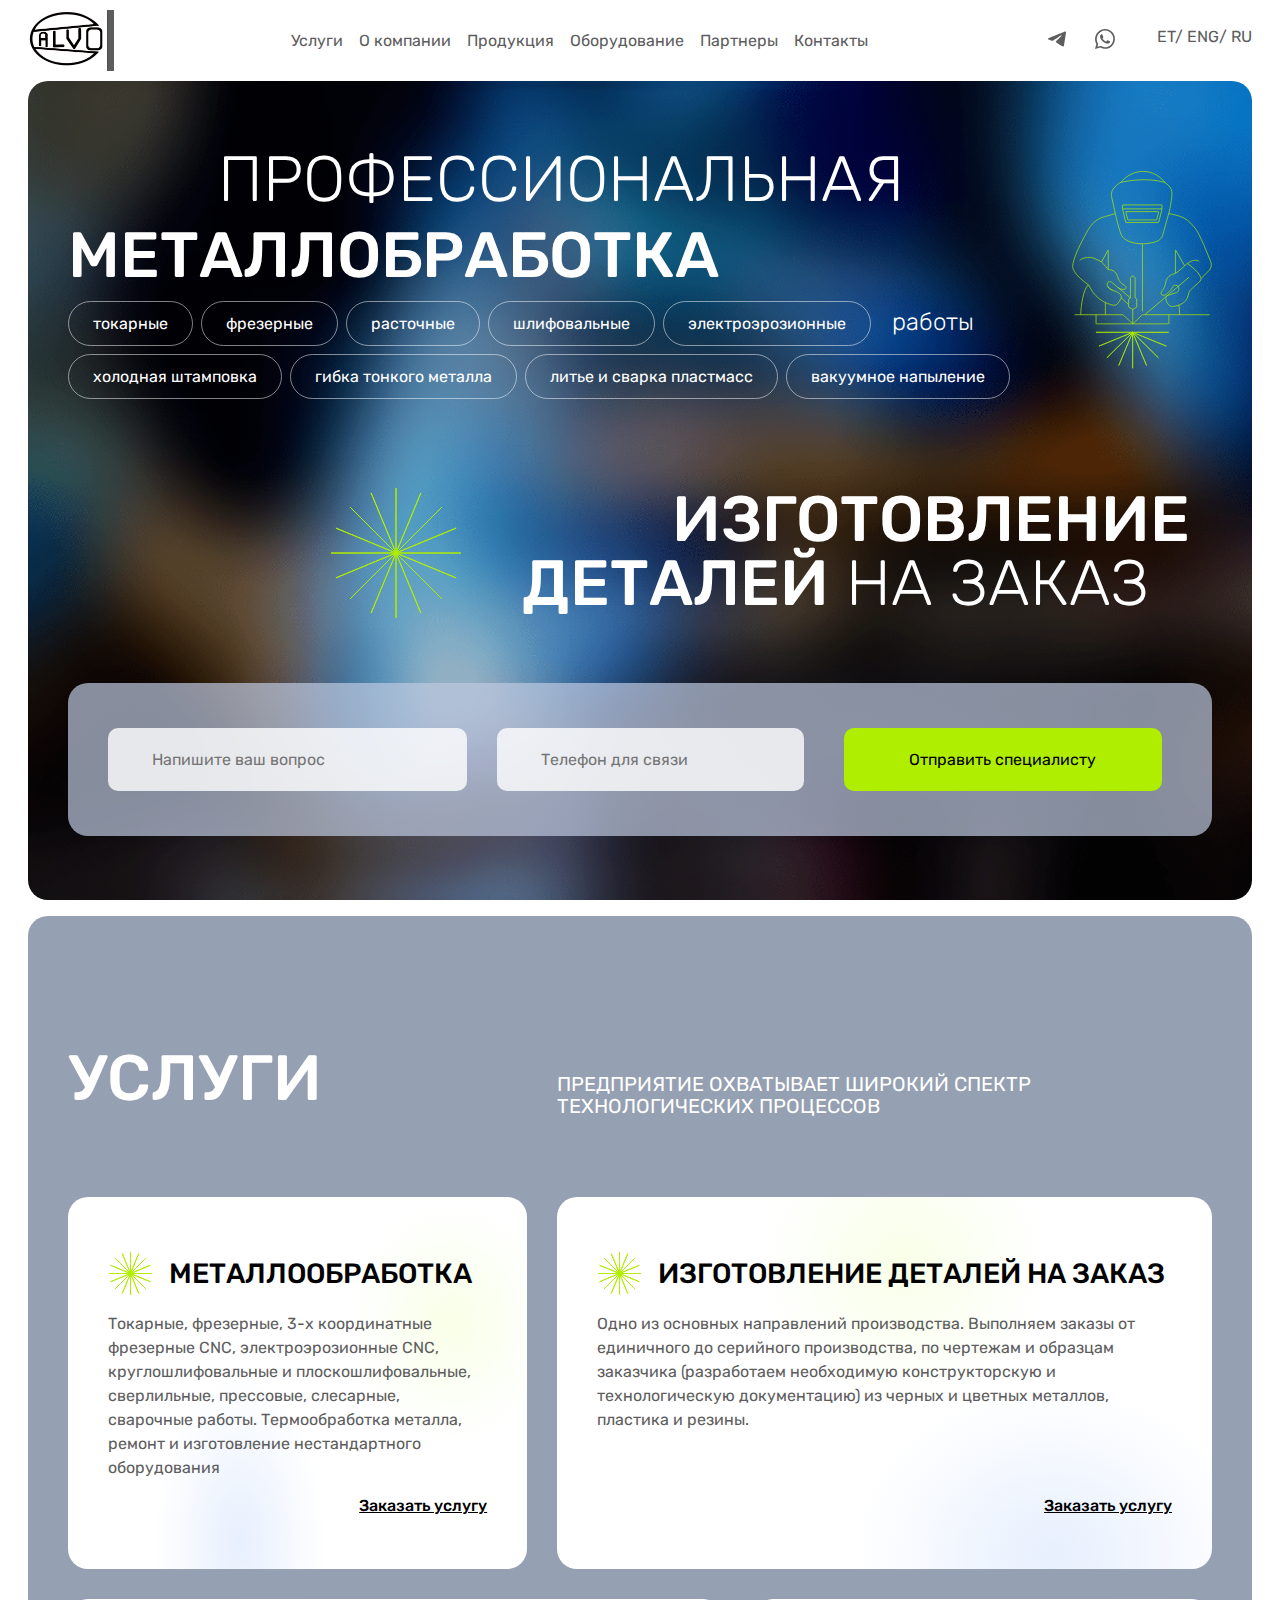
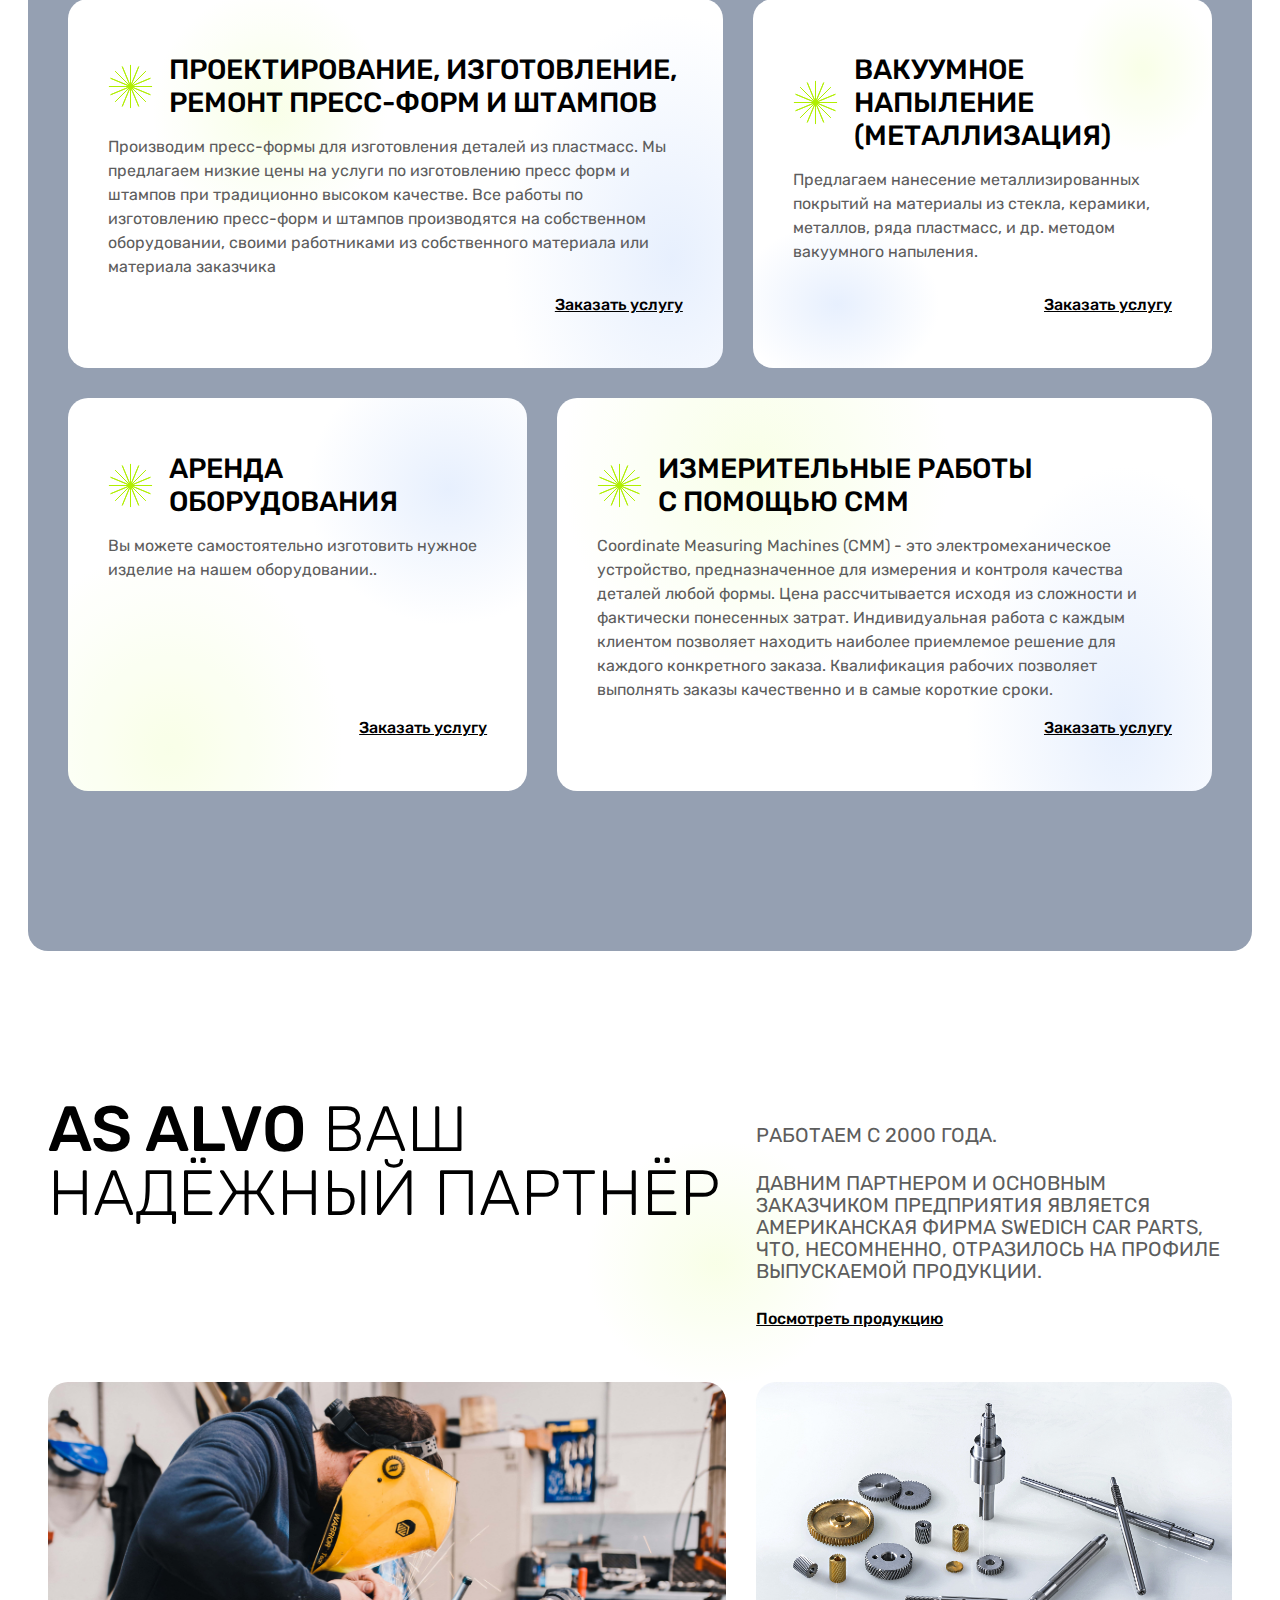
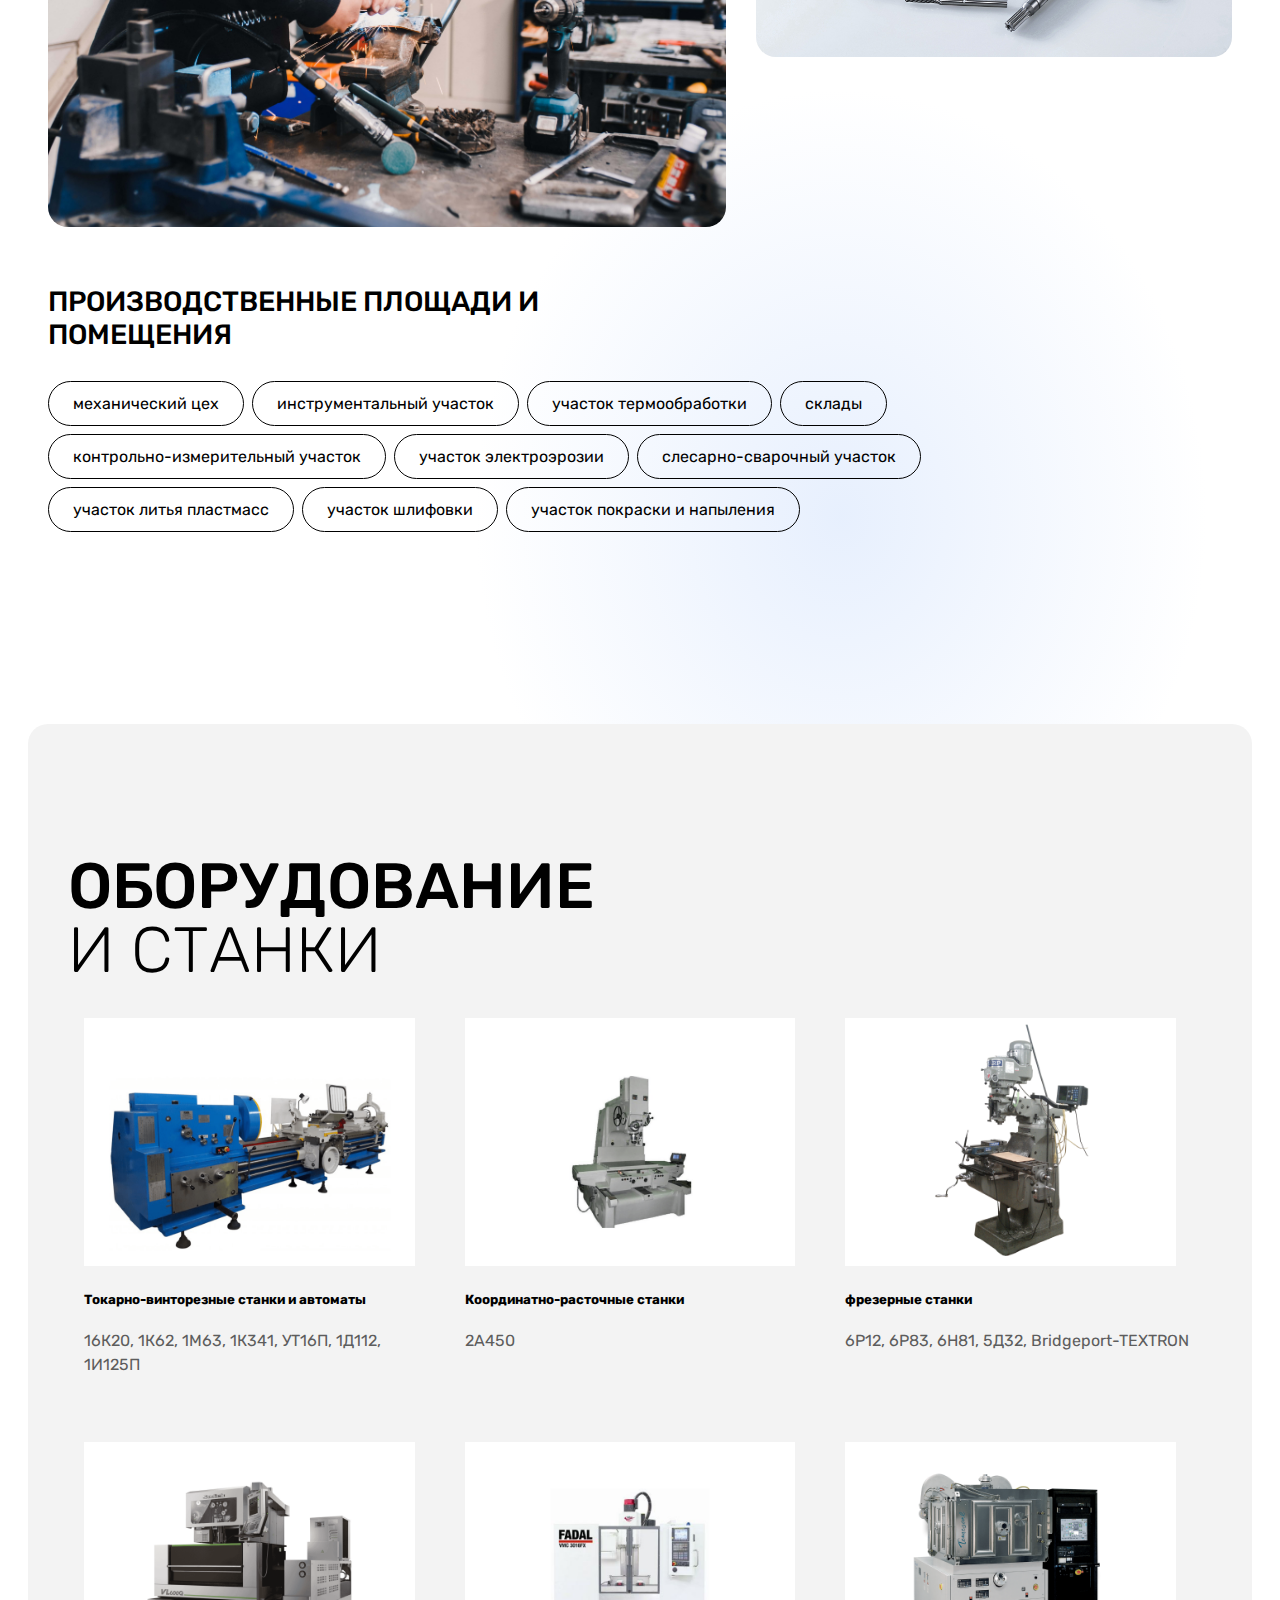
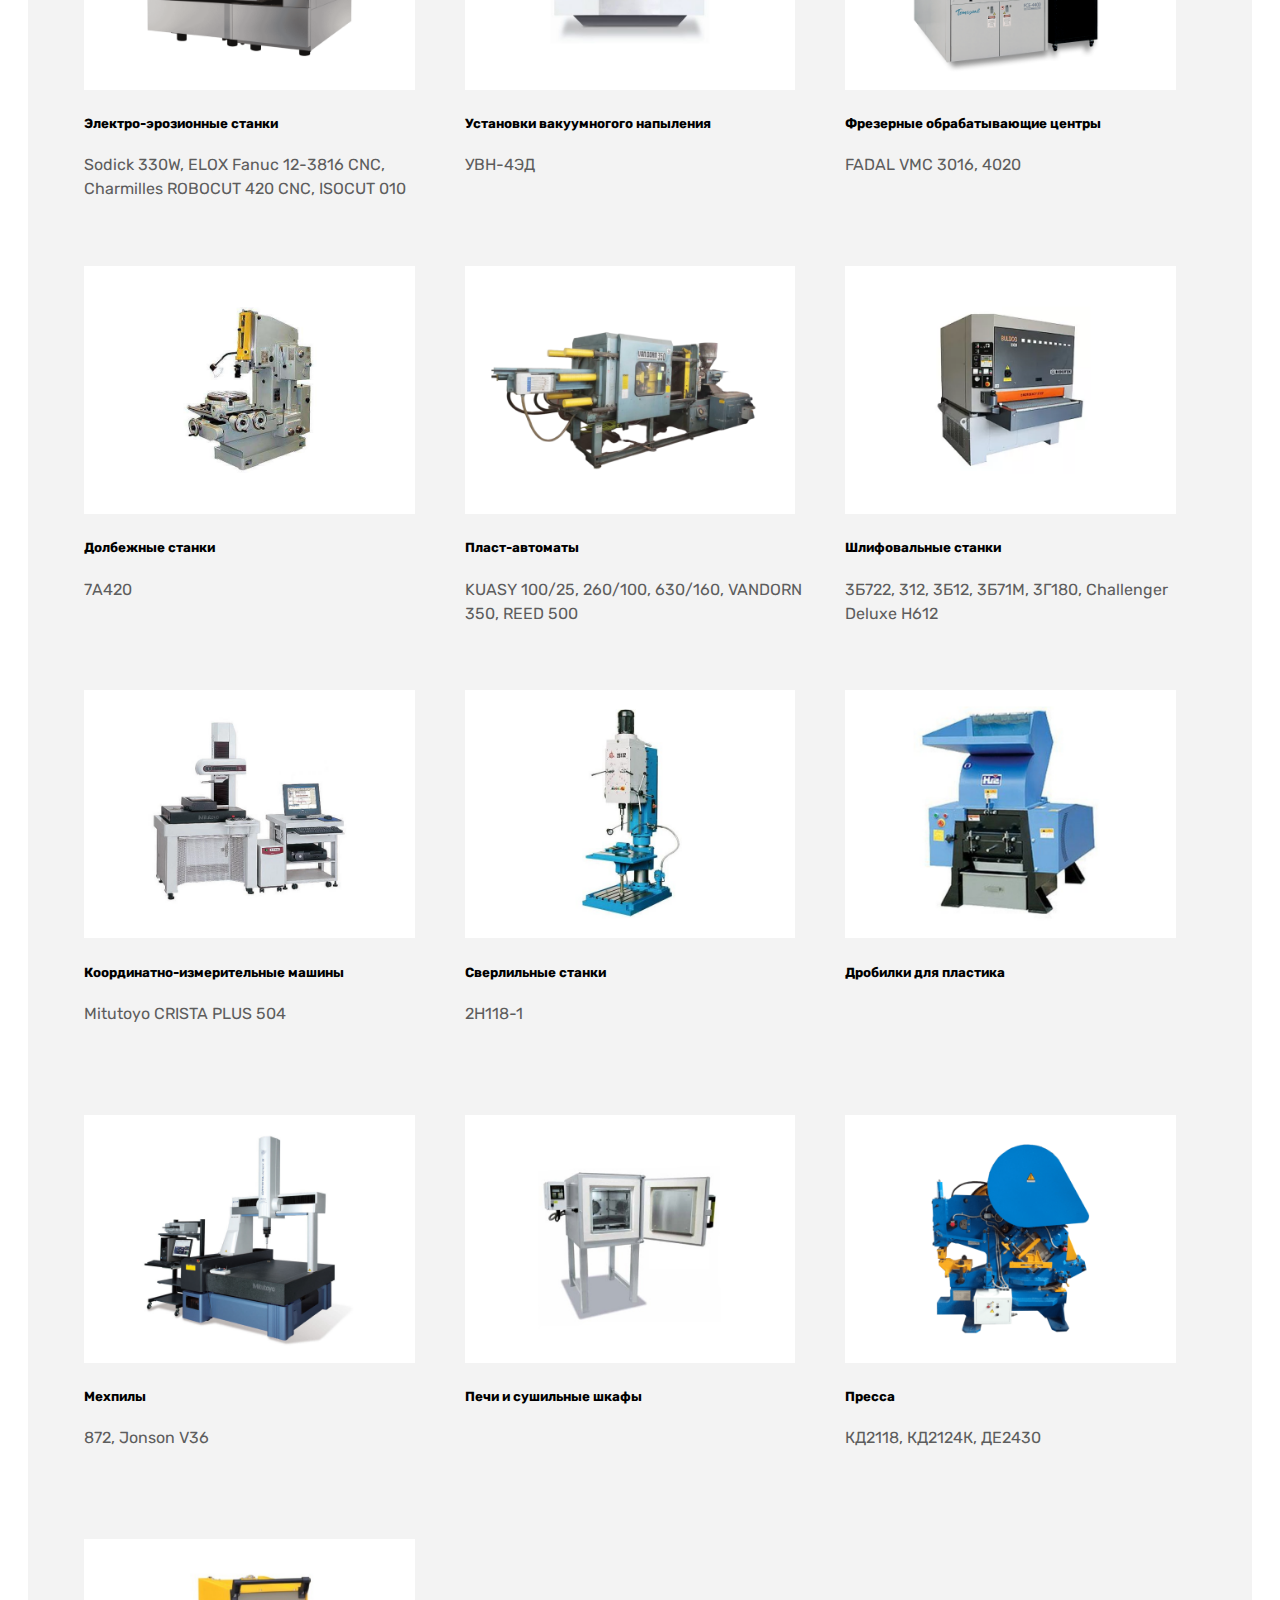
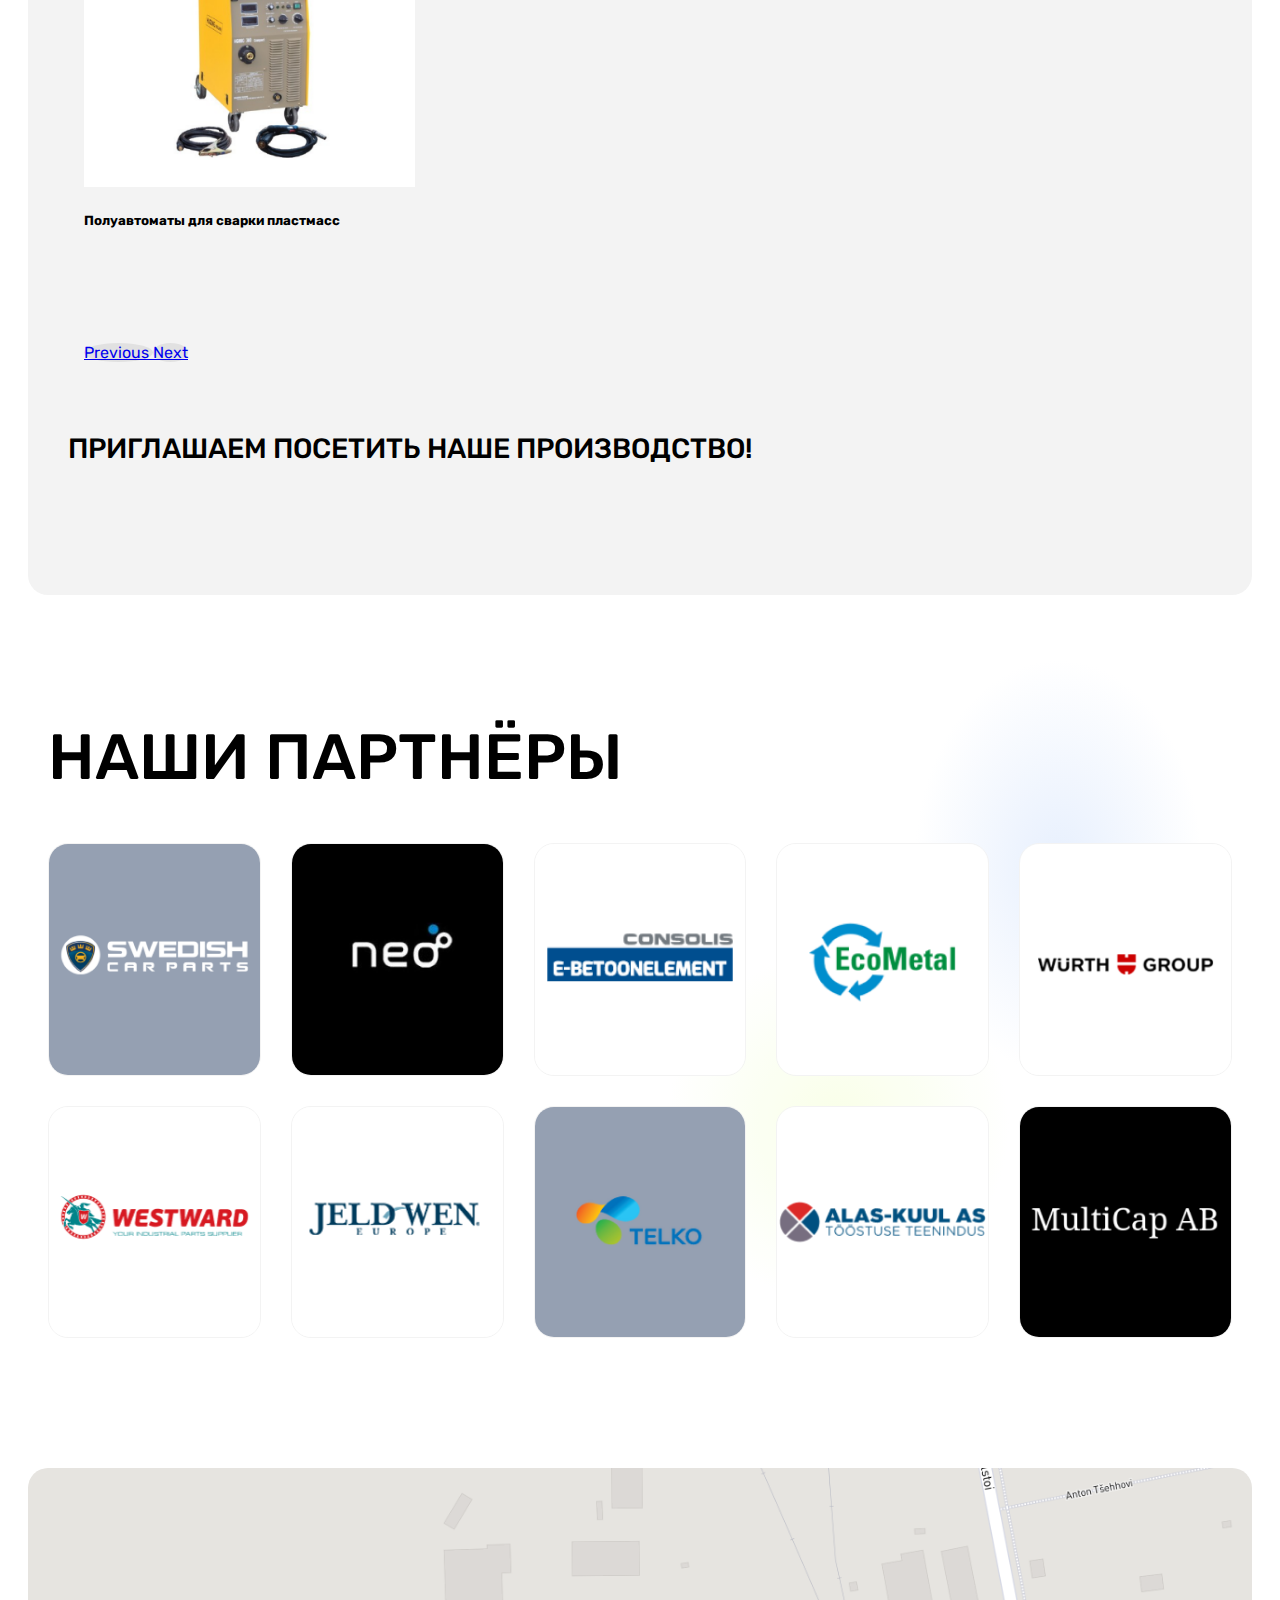
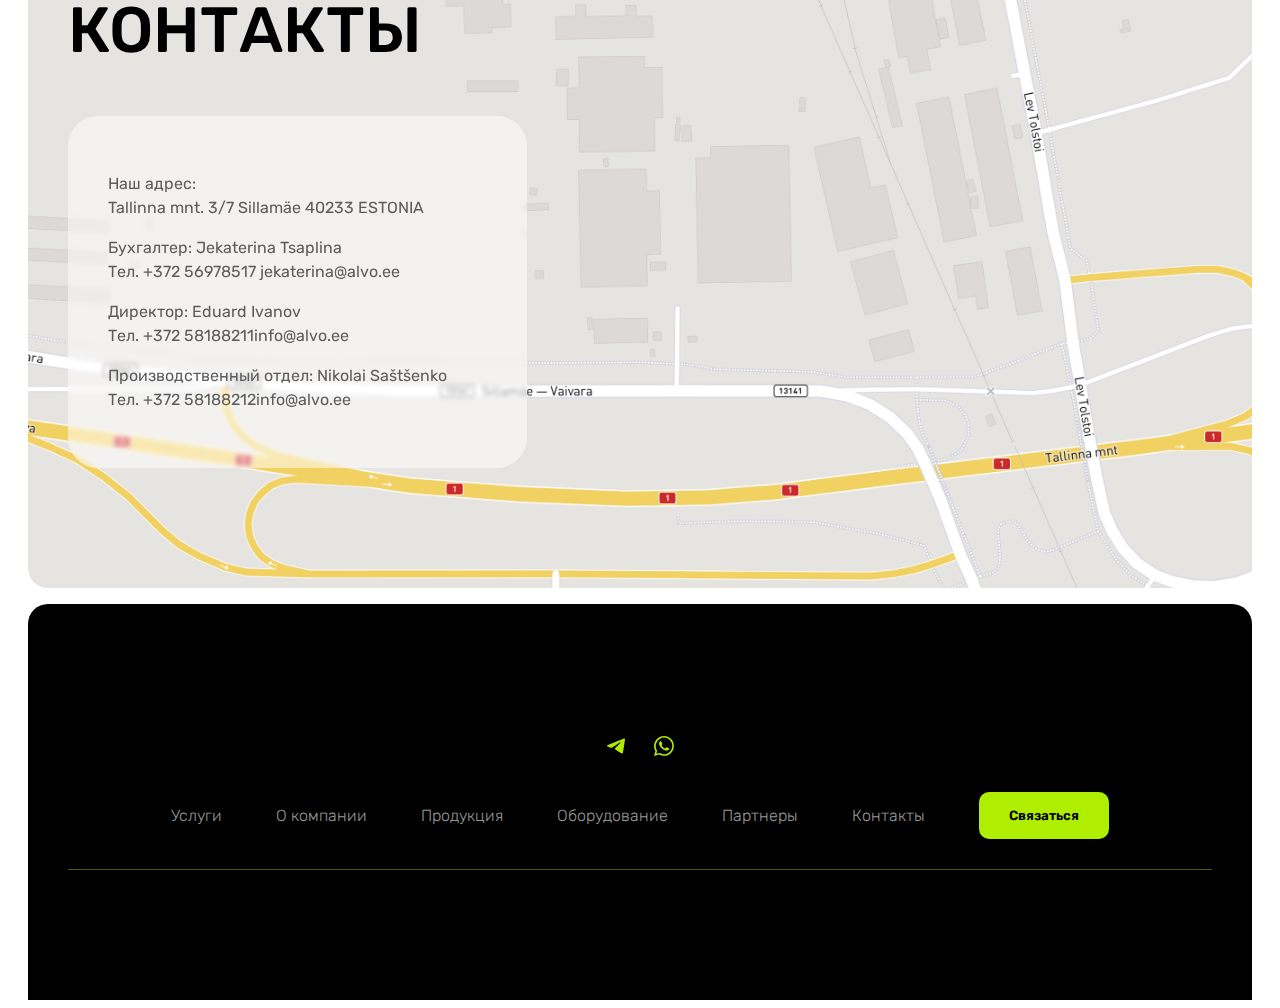
==== index.html @ 375ba996 "4" ====
<!DOCTYPE html>
<html lang="ru">

<head>
    <meta charset="UTF-8">
    <meta http-equiv="X-UA-Compatible" content="IE=edge">
    <meta name="viewport" content="width=device-width, initial-scale=1.0">
    <title>AS ALVO: металлообработка, изготовление деталей на заказ</title>
    <link rel="stylesheet" href="https://cdn.jsdelivr.net/npm/bootstrap@4.6.2/dist/css/bootstrap.min.css"
        integrity="sha384-xOolHFLEh07PJGoPkLv1IbcEPTNtaed2xpHsD9ESMhqIYd0nLMwNLD69Npy4HI+N" crossorigin="anonymous">
    <link rel="stylesheet" href="grid.css">
    <link rel="stylesheet" href="style.css">
    <link rel="preconnect" href="https://fonts.googleapis.com">
    <link rel="preconnect" href="https://fonts.gstatic.com" crossorigin>
    <link
        href="https://fonts.googleapis.com/css2?family=Rubik:ital,wght@0,300;0,400;0,500;0,600;1,300;1,400&display=swap"
        rel="stylesheet">
    <link rel="stylesheet" href="https://cdnjs.cloudflare.com/ajax/libs/animate.css/4.1.1/animate.min.css" />

</head>

<body>
    <div class="menu__before1024">
        <div class="nav">
            <a href="#services">Услуги</a>
            <a href="#about">О компании</a>
            <a href="#products">Продукция</a>
            <a href="#machines">Оборудование</a>
            <a href="#partners">Партнеры</a>
            <a href="#contacts">Контакты</a>
        </div>
        <svg class="closeicon" width="46" height="46" viewBox="0 0 46 46" fill="none"
            xmlns="http://www.w3.org/2000/svg">
            <path d="M27.7143 27.714L18.2862 18.2859" stroke="white" stroke-linecap="round" />
            <path d="M18.2857 27.714L27.7138 18.2859" stroke="white" stroke-linecap="round" />
            <path fill-rule="evenodd" clip-rule="evenodd"
                d="M13.5719 32.4281C18.7789 37.6351 27.2211 37.6351 32.4281 32.4281C37.6351 27.2211 37.6351 18.7789 32.4281 13.5719C27.2211 8.3649 18.7789 8.3649 13.5719 13.5719C8.36492 18.7789 8.36492 27.2211 13.5719 32.4281Z"
                stroke="white" />
        </svg>
    </div>
    <div class="popup  container">
        <svg class="closeicon__popupform" width="46" height="46" viewBox="0 0 46 46" fill="none"
            xmlns="http://www.w3.org/2000/svg">
            <path d="M27.7143 27.714L18.2862 18.2859" stroke="white" stroke-linecap="round" />
            <path d="M18.2857 27.714L27.7138 18.2859" stroke="white" stroke-linecap="round" />
            <path fill-rule="evenodd" clip-rule="evenodd"
                d="M13.5719 32.4281C18.7789 37.6351 27.2211 37.6351 32.4281 32.4281C37.6351 27.2211 37.6351 18.7789 32.4281 13.5719C27.2211 8.3649 18.7789 8.3649 13.5719 13.5719C8.36492 18.7789 8.36492 27.2211 13.5719 32.4281Z"
                stroke="white" />
        </svg>
        <div class="popup__form">
            <input class="limeborder" type="text" placeholder="Напишите ваш вопрос" />
            <input class="limeborder" type="tel" placeholder="Телефон для связи" />
            <button class="send__btn">Отправить специалисту</button>
        </div>

    </div>
    <header>
        <div class="header__since1024">
            <img class="header__logo" src="img/logo.jpg">
            <div class="menu">
                <a href="#services">Услуги</a>
                <a href="#about">О компании</a>
                <a href="#products">Продукция</a>
                <a href="#machines">Оборудование</a>
                <a href="#partners">Партнеры</a>
                <a href="#contacts">Контакты</a>
            </div>
            <div class="lang__and__messengers">
                <div class="messengers">
                    <a href=""><img class="tg" src="img/telegram icon.svg"></a>
                    <a href=""><img class="wapp" src="img/whatsapp icon.svg"></a>
                </div>
                <div class="language">
                    <a href="#et">et/</a>
                    <a href="#eng">eng/</a>
                    <a href="#rus">ru</a>
                </div>

            </div>
        </div>
        <div class="header__before1024">
            <img class="header__logo" src="img/logo.jpg">
            <div class="language">
                <a href="#et">et/</a>
                <a href="#eng">eng/</a>
                <a href="#rus">ru</a>
            </div>
            <svg class="burger" width="32" height="32" viewBox="0 0 32 32" fill="none"
                xmlns="http://www.w3.org/2000/svg">
                <g clip-path="url(#clip0_1263_240)">
                    <path d="M8 9.33333H24" stroke="black" stroke-linecap="round" />
                    <path d="M8 16H24" stroke="black" stroke-linecap="round" />
                    <path d="M8 22.6667H24" stroke="black" stroke-linecap="round" />
                </g>
                <defs>
                    <clipPath id="clip0_1263_240">
                        <rect width="32" height="32" fill="white" />
                    </clipPath>
                </defs>
            </svg>

        </div>
    </header>

    <section id="main__page">
        <div class="container prl first__screen">
            <img class="welder" src="img/welder.svg">
            <div class="hero1 animate__animated animate__fadeIn animate__slow">
                <h1 class=" t-i-150">Профессиональная <span class="strong">металлобработка</span></h1>
                <div class="pills">
                    <span>токарные</span>
                    <span>фрезерные</span>
                    <span>расточные</span>
                    <span>шлифовальные</span>
                    <span>электроэрозионные</span>
                    <span class="metalworks">работы</span>
                </div>
                <div class="pills">
                    <span>холодная штамповка</span>
                    <span>гибка тонкого металла</span>
                    <span>литье и сварка пластмасс</span>
                    <span>вакуумное напыление</span>
                </div>
            </div>
            <div class="hero2 animate__animated animate__fadeIn animate__slow animate__delay-1s">
                <img class="flash" src="img/flash.svg">
                <h2 class="t-i-150"><span class="strong">Изготовление деталей</span> на заказ</h2>
            </div>
            <div class="form1">
                <input class="limeborder" type="text" placeholder="Напишите ваш вопрос" />
                <input class="limeborder" type="tel" placeholder="Телефон для связи" />
                <button class="send__btn">Отправить специалисту</button>
            </div>
            <div class="bottombar__mob">
                <div class="messengers__mob">
                    <a href=""><svg width="24" height="24" viewBox="0 0 24 24" fill="none"
                            xmlns="http://www.w3.org/2000/svg">
                            <path
                                d="M16.1139 9.29097C16.6659 8.73897 17.2139 7.45097 14.9139 9.01497C11.6459 11.27 8.42492 13.387 8.42492 13.387C8.09336 13.5369 7.73491 13.6183 7.37112 13.6262C7.00732 13.6341 6.64568 13.5684 6.30792 13.433C4.92792 13.019 3.31692 12.467 3.31692 12.467C3.31692 12.467 2.21692 11.776 4.09992 11.04C4.09992 11.04 12.0609 7.77297 14.8219 6.62197C15.8799 6.16197 19.4689 4.68997 19.4689 4.68997C19.4689 4.68997 21.1259 4.04497 20.9879 5.60997C20.9419 6.25397 20.5739 8.50997 20.2059 10.948C19.6529 14.399 19.0549 18.173 19.0549 18.173C19.0549 18.173 18.9629 19.231 18.1809 19.415C17.3438 19.4008 16.535 19.1096 15.8809 18.587C15.6969 18.449 12.4299 16.378 11.2329 15.366C11.1112 15.2835 11.0122 15.1715 10.9454 15.0406C10.8785 14.9096 10.8458 14.7638 10.8504 14.6168C10.855 14.4698 10.8967 14.3264 10.9716 14.1998C11.0465 14.0732 11.1522 13.9677 11.2789 13.893C12.9389 12.375 14.9179 10.488 16.1139 9.29097Z"
                                fill="#FFFFFF" />
                        </svg>
                    </a>
                    <a href=""><svg width="24" height="24" viewBox="0 0 24 24" fill="none"
                            xmlns="http://www.w3.org/2000/svg">
                            <path
                                d="M16.6 14C16.4 13.9 15.1 13.3 14.9 13.2C14.7 13.1 14.5 13.1 14.3 13.3C14.1 13.5 13.7 14.1 13.5 14.3C13.4 14.5 13.2 14.5 13 14.4C12.3 14.1 11.6 13.7 11 13.2C10.5 12.7 10 12.1 9.6 11.5C9.5 11.3 9.6 11.1 9.7 11C9.8 10.9 9.9 10.7 10.1 10.6C10.2 10.5 10.3 10.3 10.3 10.2C10.4 10.1 10.4 9.89998 10.3 9.79998C10.2 9.69998 9.7 8.49998 9.5 7.99998C9.4 7.29998 9.2 7.29998 9 7.29998C8.9 7.29998 8.7 7.29998 8.5 7.29998C8.3 7.29998 8 7.49998 7.9 7.59998C7.3 8.19998 7 8.89998 7 9.69998C7.1 10.6 7.4 11.5 8 12.3C9.1 13.9 10.5 15.2 12.2 16C12.7 16.2 13.1 16.4 13.6 16.5C14.1 16.7 14.6 16.7 15.2 16.6C15.9 16.5 16.5 16 16.9 15.4C17.1 15 17.1 14.6 17 14.2C17 14.2 16.8 14.1 16.6 14ZM19.1 4.89998C15.2 0.999976 8.9 0.999976 5 4.89998C1.8 8.09998 1.2 13 3.4 16.9L2 22L7.3 20.6C8.8 21.4 10.4 21.8 12 21.8C17.5 21.8 21.9 17.4 21.9 11.9C22 9.29997 20.9 6.79998 19.1 4.89998ZM16.4 18.9C15.1 19.7 13.6 20.2 12 20.2C10.5 20.2 9.1 19.8 7.8 19.1L7.5 18.9L4.4 19.7L5.2 16.7L5 16.4C2.6 12.4 3.8 7.39998 7.7 4.89998C11.6 2.39998 16.6 3.69998 19 7.49998C21.4 11.4 20.3 16.5 16.4 18.9Z"
                                fill="#FFFFFF" />
                        </svg>
                    </a>
                </div>
                <button class="btn__mob">Напишите нам</button>
            </div>

        </div>
    </section>
    <section id="services">
        <div class="container">
            <div class="row align-items-start m-b-54">
                <div class="col-sm-12 col-5 col-lg-5 col-md-12 ">
                    <h2 class="strong">Услуги</h2>
                </div>
                <div class="col-sm-12 col-7 col-lg-7 col-md-12">
                    <h4>Предприятие охватывает широкий спектр технологических процессов</h4>
                </div>
            </div>
            <div class="row">
                <div class="col-sm-12 col-xs-12 col-lg-5 col-md-12 m-b-30 ">
                    <div class="first card__services">
                        <div class="about__service">
                            <div class="h3__card">
                                <img class="flash__small" src="img/flash_small.svg">
                                <h3>Металлообработка</h3>
                            </div>
                            <p>Токарные, фрезерные, 3-х координатные фрезерные CNC, электроэрозионные CNC,
                                круглошлифовальные и плоскошлифовальные, сверлильные, прессовые, слесарные, сварочные
                                работы. Термообработка металла, ремонт и изготовление нестандартного оборудования</p>
                        </div>
                        <a href="" class="order">Заказать услугу</a>
                    </div>
                </div>

                <div class="col-sm-12 col-xs-12 col-lg-7 col-md-12 m-b-30">
                    <div class="second card__services ">
                        <div class="about__service">
                            <div class="h3__card">
                                <img class="flash__small" src="img/flash_small.svg">
                                <h3>изготовление деталей на заказ</h3>
                            </div>
                            <p>Одно из основных направлений производства. Выполняем заказы от единичного до серийного
                                производства, по чертежам и образцам заказчика (разработаем необходимую конструкторскую
                                и технологическую документацию) из черных и цветных металлов, пластика и резины.</p>
                        </div>
                        <a href="" class="order">Заказать услугу</a>
                    </div>
                </div>

                <div class="col-sm-12 col-xs-12 col-lg-7 col-md-12 m-b-30">
                    <div class="third card__services ">
                        <div class="about__service">
                            <div class="h3__card">
                                <img class="flash__small" src="img/flash_small.svg">
                                <h3>Проектирование, изготовление, ремонт пресс-форм и штампов</h3>
                            </div>
                            <p>Производим пресс-формы для изготовления деталей из пластмасс. Мы предлагаем низкие цены
                                на услуги по изготовлению пресс форм и штампов при традиционно высоком качестве. Все
                                работы по изготовлению пресс-форм и штампов производятся на собственном оборудовании,
                                своими работниками из собственного материала или материала заказчика</p>
                        </div>
                        <a href="" class="order">Заказать услугу</a>
                    </div>
                </div>
                <div class="col-sm-12 col-xs-12 col-lg-5 col-md-12 m-b-30">
                    <div class="forth card__services">
                        <div class="about__service">
                            <div class="h3__card">
                                <img class="flash__small" src="img/flash_small.svg">
                                <h3>Вакуумное напыление (металлизация)</h3>
                            </div>
                            <p>Предлагаем нанесение металлизированных покрытий на материалы из стекла, керамики,
                                металлов, ряда пластмасс, и др. методом вакуумного напыления.</p>
                        </div>
                        <a href="" class="order">Заказать услугу</a>
                    </div>
                </div>
                <div class="col-sm-12 col-xs-12 col-lg-5 col-md-12 m-b-30">
                    <div class="fifth card__services">
                        <div class="about__service">
                            <div class="h3__card">
                                <img class="flash__small" src="img/flash_small.svg">
                                <h3>аренда оборудования</h3>
                            </div>
                            <p>Вы можете самостоятельно изготовить нужное изделие на нашем оборудовании..</p>
                        </div>
                        <a href="" class="order">Заказать услугу</a>
                    </div>
                </div>
                <div class=" col-xs-12 col-lg-7 col-md-12 m-b-30">
                    <div class="sixth card__services ">
                        <div class="about__service">
                            <div class="h3__card">
                                <img class="flash__small" src="img/flash_small.svg">
                                <h3>Измерительные работы <br> c помощью CMM</h3>
                            </div>
                            <p>Coordinate Measuring Machines (CMM) - это электромеханическое устройство, предназначенное
                                для измерения и контроля качества деталей любой формы.
                                Цена рассчитывается исходя из сложности и фактически понесенных затрат. Индивидуальная
                                работа с каждым клиентом позволяет находить наиболее приемлемое решение для каждого
                                конкретного заказа.
                                Квалификация рабочих позволяет выполнять заказы качественно и в самые короткие сроки.
                            </p>
                        </div>
                        <a href="" class="order">Заказать услугу</a>
                    </div>
                </div>
            </div>
        </div>
    </section>
    <section id="about">
        <div class="container">
            <div class="row align-items-top m-b-54">
                <div class="col-12 col-lg-7 col-md-12 m-b-30">
                    <h2 class="mobile__header__about"><span class="strong">AS ALVO</span> ваш надёжный партнёр</h2>
                </div>
                <div class="col-sm-12 col-12 col-lg-5 col-md-12">
                    <h4 class="grey">Работаем с 2000 года.
                    </h4>
                    <h4 class="grey"> Давним партнером и основным заказчиком предприятия является американская фирма
                        Swedich Car Parts, <br> что, несомненно, отразилось на профиле выпускаемой продукции.
                    </h4>
                    <a class="see__products" href="">Посмотреть продукцию</a>
                </div>
            </div>
            <div class="row m-b-54">
                <div class="col-sm-7 col-7">
                    <img class="image__about first__img " src="img/manworking1-min.jpg">
                </div>
                <div class="col-sm-5 col-5">
                    <img class="image__about second__img" src="img/details-min.jpg">
                </div>
                <div class="col-sm-7 col-xs-12">
                </div>
            </div>
            <div class="row m-b-30">
                <div class="col-sm-7 col-xs-12">
                    <h3>Производственные площади и помещения</h3>
                </div>
            </div>
            <div class="pills">
                <span class="border__black">механический цех</span>
                <span class="border__black">инструментальный участок</span>
                <span class="border__black">участок термообработки</span>
                <span class="border__black">склады</span>
            </div>
            <div class="pills">
                <span class="border__black">контрольно-измерительный участок</span>
                <span class="border__black">участок электроэрозии</span>
                <span class="border__black">слесарно-сварочный участок</span>
            </div>
            <div class="pills m-b-54">
                <span class="border__black">участок литья пластмасс</span>
                <span class="border__black">участок шлифовки</span>
                <span class="border__black">участок покраски и напыления</span>
            </div>

        </div>

    </section>
    <section id="machines">
        <div class="container">
            <h2><span class="strong">оборудование</span><br> и станки</h2>
            <div id="carouselExampleControls" class="carousel slide" data-ride="carousel">
                <div class="carousel-inner m-b-54">
                    <div class="carousel-item active">
                        <div class="cards-wrapper">
                            <div class="card">
                                <img src="img/1М63.png" class="card-img-top" alt="...">
                                <div class="card-body">
                                    <h5 class="card-title">Токарно-винторезные станки и автоматы</h5>
                                    <p class="card-text">16К20, 1К62, 1М63, 1К341, УТ16П, 1Д112, 1И125П</p>

                                </div>
                            </div>
                            <div class="card d-none d-md-block">
                                <img src="img/2A450.png" class="card-img-top" alt="...">
                                <div class="card-body">
                                    <h5 class="card-title">Координатно-расточные станки</h5>
                                    <p class="card-text">2А450</p>

                                </div>
                            </div>
                            <div class="card d-none d-md-block">
                                <img src="img/bridgeport.png" class="card-img-top" alt="...">
                                <div class="card-body">
                                    <h5 class="card-title">фрезерные станки</h5>
                                    <p class="card-text">6Р12, 6Р83, 6Н81, 5Д32, Bridgeport-TEXTRON</p>

                                </div>
                            </div>

                        </div>
                    </div>
                    <div class="carousel-item">
                        <div class="cards-wrapper">
                            <div class="card">
                                <img src="img/sodick.png" class="card-img-top" alt="...">
                                <div class="card-body">
                                    <h5 class="card-title">Электро-эрозионные станки</h5>
                                    <p class="card-text">Sodick 330W, ELOX Fanuc 12-3816 CNC, Charmilles ROBOCUT 420
                                        CNC, ISOCUT 010</p>

                                </div>
                            </div>
                            <div class="card d-none d-md-block">
                                <img src="img/UVN.png" class="card-img-top" alt="...">
                                <div class="card-body">
                                    <h5 class="card-title">Установки вакуумногого напыления</h5>
                                    <p class="card-text">УВН-4ЭД</p>

                                </div>
                            </div>
                            <div class="card d-none d-md-block">
                                <img src="img/Temescal.png" class="card-img-top" alt="...">
                                <div class="card-body">
                                    <h5 class="card-title">Фрезерные обрабатывающие центры</h5>
                                    <p class="card-text">FADAL VMC 3016, 4020</p>

                                </div>
                            </div>

                        </div>
                    </div>
                    <div class="carousel-item">
                        <div class="cards-wrapper">
                            <div class="card">
                                <img src="img/dolbezhnyj-stanok.png" class="card-img-top" alt="...">
                                <div class="card-body">
                                    <h5 class="card-title">Долбежные станки</h5>
                                    <p class="card-text">7А420</p>

                                </div>
                            </div>
                            <div class="card d-none d-md-block">
                                <img src="img/VANDORN.png" class="card-img-top" alt="...">
                                <div class="card-body">
                                    <h5 class="card-title">Пласт-автоматы</h5>
                                    <p class="card-text">KUASY 100/25, 260/100, 630/160, VANDORN 350, REED 500</p>

                                </div>
                            </div>
                            <div class="card d-none d-md-block">
                                <img src="img/BULDOG.png" class="card-img-top" alt="...">
                                <div class="card-body">
                                    <h5 class="card-title">Шлифовальные станки</h5>
                                    <p class="card-text">3Б722, 312, 3Б12, 3Б71М, 3Г180, Challenger Deluxe H612</p>

                                </div>
                            </div>

                        </div>

                    </div>
                    <div class="carousel-item">
                        <div class="cards-wrapper">
                            <div class="card">
                                <img src="img/Mitutoyo.png" class="card-img-top" alt="...">
                                <div class="card-body">
                                    <h5 class="card-title">Координатно-измерительные машины</h5>
                                    <p class="card-text">Mitutoyo CRISTA PLUS 504</p>

                                </div>
                            </div>
                            <div class="card d-none d-md-block">
                                <img src="img/sverlilniy.png" class="card-img-top" alt="...">
                                <div class="card-body">
                                    <h5 class="card-title">Cверлильные станки</h5>
                                    <p class="card-text">2H118-1</p>

                                </div>
                            </div>
                            <div class="card d-none d-md-block">
                                <img src="img/drobilka-dlya-polimerov.png" class="card-img-top" alt="...">
                                <div class="card-body">
                                    <h5 class="card-title">Дробилки для пластика</h5>
                                    <p class="card-text"></p>

                                </div>
                            </div>

                        </div>
                    </div>
                    <div class="carousel-item">
                        <div class="cards-wrapper">
                            <div class="card">
                                <img src="img/mekhpily.png" class="card-img-top" alt="...">
                                <div class="card-body">
                                    <h5 class="card-title">Мехпилы</h5>
                                    <p class="card-text">872, Jonson V36</p>

                                </div>
                            </div>
                            <div class="card d-none d-md-block">
                                <img src="img/Nabertherm.png" class="card-img-top" alt="...">
                                <div class="card-body">
                                    <h5 class="card-title">Печи и сушильные шкафы</h5>
                                    <p class="card-text"></p>

                                </div>
                            </div>
                            <div class="card d-none d-md-block">
                                <img src="img/press.png" class="card-img-top" alt="...">
                                <div class="card-body">
                                    <h5 class="card-title">Пресса</h5>
                                    <p class="card-text">КД2118, КД2124К, ДЕ2430</p>

                                </div>
                            </div>

                        </div>
                    </div>
                    <div class="carousel-item">
                        <div class="cards-wrapper">
                            <div class="card">
                                <img src="img/weldingplastic.png" class="card-img-top" alt="...">
                                <div class="card-body">
                                    <h5 class="card-title">Полуавтоматы для сварки пластмасс</h5>
                                    <p class="card-text">&nbsp;</p>
                                </div>
                            </div>
                            <div class="card d-none d-md-block empty__card">
                            </div>
                            <div class="card d-none d-md-block empty__card">
                            </div>

                        </div>
                    </div>
                    <a class="carousel-control-prev" href="#carouselExampleControls" role="button" data-slide="prev">
                        <span class="carousel-control-prev-icon" aria-hidden="true"></span>
                        <span class="sr-only">Previous</span>
                    </a>
                    <a class="carousel-control-next" href="#carouselExampleControls" role="button" data-slide="next">
                        <span class="carousel-control-next-icon" aria-hidden="true"></span>
                        <span class="sr-only">Next</span>
                    </a>
                </div>

            </div>
            <h3>Приглашаем посетить наше производство!</h3>
        </div>
    </section>
    <section id="partners">
        <div class="container">
            <div class="row m-b-54">
                <div class="col-sm-7 col-xs-12">
                    <h2><span class="strong">Наши партнёры</span></h2>
                </div>
            </div>
            <div class="partners__logo">
                <a class="box" href="https://www.swedishcarparts.com"><img src="img/logocarparts.png"></a>
                <a class="box" href="http://www.silmet.ee"><img src="img/logoneo.png"></a>
                <a class="box" href="http://www.betoonelement.ee"><img src="img/logobetonelement.png"></a>
                <a class="box" href="http://www.ecometal.ee"><img src="img/logoecometal.png"></a>
                <a class="box" href="http://www.wurth.com"><img src="img/logowurth.png"></a>
                <a class="box" href="http://www.westward.ee"><img src="img/logowestward.png"></a>
                <a class="box" href="http://www.jeld-wen.biz"><img src="img/logojeldwen.png"></a>
                <a class="box" href="http://www.aspokem.ee"><img src="img/logotelko.png"></a>
                <a class="box" href=" http://www.alas-kuul.ee"><img src="img/logoalas.png"></a>
                <a class="box" href="http://www.multicap.se"><img src="img/logomulticap.png"></a>
            </div>
        </div>

        </div>
    </section>
    <section id="contacts">
        <div class="container">
            <div class="row m-b-54">
                <div class="col-sm-7 col-xs-12">
                    <h2><span class="strong">Контакты</span></h2>
                </div>
            </div>
            <div class="row">
                <div class="col-sm-12 col-xs-12 col-lg-5 col-md-12">
                    <div class="contact__info">
                        <p class="grey">Наш адрес:<br>Tallinna mnt. 3/7 Sillamäe 40233 ESTONIA</p>
                        <p class="grey">Бухгалтер: Jekaterina Tsaplina<br>Тел. +372 56978517 jekaterina@alvo.ee</p>
                        <p class="grey">Директор: Eduard Ivanov<br>Тел. +372 58188211info@alvo.ee</p>
                        <p class="grey">Производственный отдел: Nikolai Saštšenko<br>Тел. +372 58188212info@alvo.ee</p>
                    </div>
                </div>
            </div>
        </div>
    </section>
    <section id="footer">
        <div class="container">
            <div class="messengers m-b-30">
                <a href="">
                    <svg width="24" height="24" viewBox="0 0 24 24" fill="none" xmlns="http://www.w3.org/2000/svg">
                        <path
                            d="M16.1139 9.29097C16.6659 8.73897 17.2139 7.45097 14.9139 9.01497C11.6459 11.27 8.42492 13.387 8.42492 13.387C8.09336 13.5369 7.73491 13.6183 7.37112 13.6262C7.00732 13.6341 6.64568 13.5684 6.30792 13.433C4.92792 13.019 3.31692 12.467 3.31692 12.467C3.31692 12.467 2.21692 11.776 4.09992 11.04C4.09992 11.04 12.0609 7.77297 14.8219 6.62197C15.8799 6.16197 19.4689 4.68997 19.4689 4.68997C19.4689 4.68997 21.1259 4.04497 20.9879 5.60997C20.9419 6.25397 20.5739 8.50997 20.2059 10.948C19.6529 14.399 19.0549 18.173 19.0549 18.173C19.0549 18.173 18.9629 19.231 18.1809 19.415C17.3438 19.4008 16.535 19.1096 15.8809 18.587C15.6969 18.449 12.4299 16.378 11.2329 15.366C11.1112 15.2835 11.0122 15.1715 10.9454 15.0406C10.8785 14.9096 10.8458 14.7638 10.8504 14.6168C10.855 14.4698 10.8967 14.3264 10.9716 14.1998C11.0465 14.0732 11.1522 13.9677 11.2789 13.893C12.9389 12.375 14.9179 10.488 16.1139 9.29097Z"
                            fill="#5D5D5D" />
                    </svg>
                </a>
                <a href="">
                    <svg width="24" height="24" viewBox="0 0 24 24" fill="none" xmlns="http://www.w3.org/2000/svg">
                        <path
                            d="M16.6 14C16.4 13.9 15.1 13.3 14.9 13.2C14.7 13.1 14.5 13.1 14.3 13.3C14.1 13.5 13.7 14.1 13.5 14.3C13.4 14.5 13.2 14.5 13 14.4C12.3 14.1 11.6 13.7 11 13.2C10.5 12.7 10 12.1 9.6 11.5C9.5 11.3 9.6 11.1 9.7 11C9.8 10.9 9.9 10.7 10.1 10.6C10.2 10.5 10.3 10.3 10.3 10.2C10.4 10.1 10.4 9.89998 10.3 9.79998C10.2 9.69998 9.7 8.49998 9.5 7.99998C9.4 7.29998 9.2 7.29998 9 7.29998C8.9 7.29998 8.7 7.29998 8.5 7.29998C8.3 7.29998 8 7.49998 7.9 7.59998C7.3 8.19998 7 8.89998 7 9.69998C7.1 10.6 7.4 11.5 8 12.3C9.1 13.9 10.5 15.2 12.2 16C12.7 16.2 13.1 16.4 13.6 16.5C14.1 16.7 14.6 16.7 15.2 16.6C15.9 16.5 16.5 16 16.9 15.4C17.1 15 17.1 14.6 17 14.2C17 14.2 16.8 14.1 16.6 14ZM19.1 4.89998C15.2 0.999976 8.9 0.999976 5 4.89998C1.8 8.09998 1.2 13 3.4 16.9L2 22L7.3 20.6C8.8 21.4 10.4 21.8 12 21.8C17.5 21.8 21.9 17.4 21.9 11.9C22 9.29997 20.9 6.79998 19.1 4.89998ZM16.4 18.9C15.1 19.7 13.6 20.2 12 20.2C10.5 20.2 9.1 19.8 7.8 19.1L7.5 18.9L4.4 19.7L5.2 16.7L5 16.4C2.6 12.4 3.8 7.39998 7.7 4.89998C11.6 2.39998 16.6 3.69998 19 7.49998C21.4 11.4 20.3 16.5 16.4 18.9Z"
                            fill="#5D5D5D" />
                    </svg>
                </a>
            </div>
            <div class="nav__footer m-b-30">
                <a href="#services">Услуги</a>
                <a href="#about">О компании</a>
                <a href="#products">Продукция</a>
                <a href="#machines">Оборудование</a>
                <a href="#partners">Партнеры</a>
                <a href="#contacts">Контакты</a>
                <button class="connect">Связаться</button>
            </div>
            <div class="line"></div>


        </div>
    </section>

    <script src="script.js"></script>
    <script src="https://cdn.jsdelivr.net/npm/jquery@3.5.1/dist/jquery.slim.min.js"
        integrity="sha384-DfXdz2htPH0lsSSs5nCTpuj/zy4C+OGpamoFVy38MVBnE+IbbVYUew+OrCXaRkfj"
        crossorigin="anonymous"></script>
    <script src="https://cdn.jsdelivr.net/npm/bootstrap@4.6.2/dist/js/bootstrap.bundle.min.js"
        integrity="sha384-Fy6S3B9q64WdZWQUiU+q4/2Lc9npb8tCaSX9FK7E8HnRr0Jz8D6OP9dO5Vg3Q9ct"
        crossorigin="anonymous"></script>
</body>

</html>
---- style.css ----
html {
    scroll-behavior: smooth;

}

body {
    font-family: 'Rubik';
}

.header__since1024 {
    display: flex;
    justify-content: space-between;
    align-items: center;
    margin: 10px 20px 10px 20px;
}
.popup {
    display: none;
}

.header__before1024 {
    display: none;
}

.m-b-30 {
    margin-bottom: 30px;
}

.m-b-54 {
    margin-bottom: 54px;
    ;
}

.header__logo {
    width: 86px;
    height: 61px;
}

.menu {
    display: flex;
    gap: 16px;
    font-weight: 400;
    font-size: 16px;
    font-family: 'Rubik';
}

.menu a {
    text-decoration: none;
    color: #5D5D5D;

}

.menu a:hover {
    color: black;
}

.menu__before1024 {
    display: none;
}

.lang__and__messengers {
    display: flex;
    flex-direction: row;
    gap: 40px;
}

.lang__and__messengers a {
    text-decoration: none;
    color: #5D5D5D;
    text-transform: uppercase;
    font-family: 'Rubik';

}

.lang__and__messengers a:hover {
    color: black;
}


.messengers {
    display: flex;
    gap: 24px;

}

#main__page {
    position: relative;
    background-image: url(img/bg.png);
    background-repeat: no-repeat;
    border-radius: 20px;
    background-size: cover;
    min-height: calc(100vh - 81px);
    height: calc(100vh - 81px);
    color: white;
    margin: 0 20px;
}

.first__screen {
    display: flex;
    flex-direction: column;
    justify-content: space-between;
    height: 100%;
}


.hero1 {
    display: flex;
    flex-direction: column;
    margin-top: 30px;
}

.hero2 {
    width: 100%;
    display: flex;
    justify-content: flex-end;
    margin-top: 54px;
}

h1 {
    width: 100%;
    font-size: 64px;
    font-weight: 100;
    text-transform: uppercase;
    max-width: 920px;
    margin-bottom: 8px;
    margin-top: 30px;
}

.t-i-150 {
    text-indent: 150px;
}

h2 {
    width: 100%;
    font-size: 64px;
    font-weight: 100;
    text-transform: uppercase;
    max-width: 690px;
    text-align: left;
    margin: 0;
    line-height: 100%;
}

.strong {
    font-weight: 500;
}

h4 {
    font-size: 20px;
    line-height: 110%;
    font-weight: 400;
    text-transform: uppercase;
}

.grey {
    color: #5D5D5D;
    ;
}



.pills {
    display: flex;
    flex-wrap: wrap;
}

.pills span {
    border: 1px solid rgba(255, 255, 255, 0.5);
    border-radius: 50px;
    padding: 12px 24px;
    margin: 0 8px 8px 0;
    font-weight: 400;
    font-size: 16px;
}

.border__black {
    border: 1px solid #000000 !important;
}

.metalworks {
    border: 1px solid rgba(255, 255, 255, 0) !important;
    padding: 6px 12px !important;
    font-size: 24px !important;
    font-weight: 200 !important;
}

.form1 {
    display: flex;
    justify-content: space-between;
    align-items: center;
    box-sizing: border-box;
    height: 153px;
    background: rgba(189, 201, 224, 0.7);
    border-radius: 20px;
    padding: 0 40px;
    margin-bottom: 64px;


}

.form1 input {
    background: rgba(255, 255, 255, 0.8);
    border-radius: 10px;
    border: none;
    font-family: 'Rubik';
    font-style: normal;
    font-weight: 400;
    font-size: 16px;
    padding: 22px 44px 22px 44px;
    margin-right: 30px;
}

.form1 input[type=text] {
    width: 100%;
}

.limeborder {
    outline: none;
}

.limeborder:focus {
    border: 1px solid #B0EE00;
}

.send__btn {
    font-family: 'Rubik';
    font-style: normal;
    font-weight: 400;
    font-size: 16px;
    color: #000000;
    background: #B0EE00;
    border-radius: 10px;
    border: none;
    padding: 22px 44px 22px 44px;
    width: 500px;
}

.send__btn:hover {
    color: white;
    background-color: black;
    transition: background-color 0.5s;
}

.welder {
    width: 180px;
    position: absolute;
    top: 0px;
    right: 0px;
    margin-top: 90px;
    margin-right: 150px;
}

@keyframes spin {
    from {
        transform: rotate(0deg);
    }

    to {
        transform: rotate(360deg);
    }
}

.flash {
    width: 132px;
    margin-right: 200px;
    animation: spin 3s ease-out 1s;
}


.prl {
    position: relative;
}

#services {
    display: flex;
    justify-content: space-between;
    position: relative;
    background-color: #95A0B2;
    border-radius: 20px;
    color: white;
    margin: 16px 20px;
    padding: 130px 0;
}

.card__services {
    display: flex;
    flex-direction: column;
    justify-content: space-between;
    height: 100%;
    border-radius: 20px;
    border: none;
    padding: 54px 40px;
    color: #5D5D5D;
    font-family: 'Rubik';
    font-style: normal;
    font-weight: 400;
    font-size: 16px;

}

h3 {
    margin: 0;
    padding: 0;
    font-weight: 500;
    font-size: 28px;
    text-transform: uppercase;
    color: #000000;
}

.h3__card {
    display: flex;
    align-items: center;
}

.card__services p {
    margin-top: 16px;
}

.flash__small {
    width: 45px;
    margin-right: 16px;
}


p {
    line-height: 150%;
}

.order {
    display: flex;
    justify-content: flex-end;
    color: #000000;
    font-weight: 500;
}

.order:hover {
    color: #5D5D5D;
}


.first {
    background: radial-gradient(18.63% 44.9% at 37.36% 92.75%, rgba(19, 103, 241, 0.1) 0%, rgba(255, 255, 255, 0.1) 100%), radial-gradient(22.2% 32.36% at 83.73% 33.75%, rgba(183, 255, 0, 0.1) 0%, rgba(255, 255, 255, 0.1) 100%), #FFFFFF;
}

.second {
    background: radial-gradient(30.62% 45.1% at 75.67% 95.75%, rgba(19, 103, 241, 0.1) 0%, rgba(255, 255, 255, 0.1) 100%), radial-gradient(21.83% 37.5% at 52.84% 17.63%, rgba(183, 255, 0, 0.1) 0%, rgba(255, 255, 255, 0.1) 100%), #FFFFFF;
}

.third {
    background: radial-gradient(25.5% 66.39% at 92.19% 70.63%, rgba(19, 103, 241, 0.1) 0%, rgba(255, 255, 255, 0.1) 100%), radial-gradient(17.96% 33.03% at 30.84% 30.25%, rgba(183, 255, 0, 0.1) 0%, rgba(255, 255, 255, 0.1) 100%), #FFFFFF;
}

.forth {
    background: radial-gradient(22.24% 22.04% at 18.38% 82.75%, rgba(19, 103, 241, 0.1) 0%, rgba(255, 255, 255, 0.1) 100%), radial-gradient(15.47% 22.58% at 84.91% 19.13%, rgba(183, 255, 0, 0.1) 0%, rgba(255, 255, 255, 0.1) 100%), #FFFFFF;
}

.fifth {
    background: radial-gradient(30.69% 34.5% at 82.88% 23.25%, rgba(19, 103, 241, 0.1) 0%, rgba(255, 255, 255, 0.1) 100%), radial-gradient(37.82% 51.4% at 22.05% 89.5%, rgba(183, 255, 0, 0.1) 0%, rgba(255, 255, 255, 0.1) 100%), #FFFFFF;
}

.sixth {
    background: radial-gradient(23.83% 65.15% at 86.38% 82.62%, rgba(19, 103, 241, 0.1) 0%, rgba(255, 255, 255, 0.1) 100%), radial-gradient(29.57% 55.08% at 30.31% 18%, rgba(183, 255, 0, 0.1) 0%, rgba(255, 255, 255, 0.1) 100%), #FFFFFF;
}

#about {
    display: flex;
    justify-content: space-between;
    position: relative;
    background-color: white;
    padding: 130px 0;
    background: radial-gradient(28.93% 31.5% at 65.89% 84.75%, rgba(19, 103, 241, 0.1) 0%, rgba(255, 255, 255, 0.1) 100%)
        /* warning: gradient uses a rotation that is not supported by CSS and may not behave as expected */
        , radial-gradient(10.29% 9.07% at 56.04% 21.81%, rgba(183, 255, 0, 0.1) 0%, rgba(255, 255, 255, 0.1) 100%)
        /* warning: gradient uses a rotation that is not supported by CSS and may not behave as expected */
        , #FFFFFF;
}

.image__about {
    max-width: 100%;
    border-radius: 20px;
    border: none;
}

.see__products {
    color: black;
    font-weight: 500;
    font-size: 16px;
}

.see__products:hover {
    color: #5D5D5D;
}

#machines {
    background: #F3F3F3;
    border-radius: 20px;
    margin: 0 20px;
    padding: 130px 0;
}

#partners {
    padding: 130px 0;
    background: radial-gradient(11.39% 23.68% at 83.08% 31.11%, rgba(19, 103, 241, 0.1) 0%, rgba(255, 255, 255, 0.1) 100%), radial-gradient(13.55% 20.13% at 65.64% 60.86%, rgba(183, 255, 0, 0.1) 0%, rgba(255, 255, 255, 0.1) 100%), #FFFFFF;
}

.partners__logo {
    display: grid;
    grid-template-columns: repeat(5, 1fr);
    grid-column-gap: 30px;
    grid-row-gap: 30px;
}

.partners__logo img {
    display: block;
    border: 1px solid #F3F3F3;
    border-radius: 20px;
    width: 100%;
    height: 100%;
    object-fit: cover;

}

.partners__logo img:hover {
    border: 1px solid #B0EE00;
    border-radius: 20px;
}

#contacts {
    background-image: url(img/map.png);
    background-repeat: no-repeat;
    height: 80vh;
    border-radius: 20px;
    background-size: cover;
    margin: 0 20px;
    padding: 130px 0;
}

.contact__info {
    background: rgba(255, 255, 255, 0.5);
    backdrop-filter: blur(2px);
    border-radius: 30px;
    padding: 40px;
}

#footer {

    border-radius: 20px 20px 0 0;
    background-color: #000000;
    margin: 0 20px;
    padding: 130px 0;
    margin-top: 16px;
}

.messengers {
    display: flex;
    justify-content: center;
}

.nav__footer {
    display: flex;
    justify-content: center;
    gap: 54px;
    align-items: center;
}

.nav__footer a {
    display: flex;
    justify-content: flex-start;
    color: rgba(255, 255, 255, 0.6);
    font-weight: 300;
    text-decoration: none;
    text-align: left;

}

.nav__footer a:hover {
    color: white;
    font-weight: 300;
    text-decoration: none;
    text-align: left;
}

.line {
    border-bottom: 1px solid rgba(176, 238, 0, 0.4);
}

.connect {
    font-family: 'Rubik';
    color: #000000;
    font-weight: 600;
    background-color: #B0EE00;
    border-radius: 10px;
    border: none;
    padding: 16px 30px;
}

.connect:hover {
    color: #000000;
    font-weight: 600;
    background-color: white;
    transition: background-color 0.5s;
}

.messengers svg path {
    fill: #B0EE00;
}

.cards-wrapper {
    display: flex;
    justify-content: center;

}

.card img {
    max-width: 100%;
    max-height: 100%;
    padding: 20px 20px 0 0;
}

.card {
    margin-left: 30px;
    border: none;
    border-radius: 20px;
    width: 100%;
}

.card-body {
    min-height: 130px;
}

.card-body p {
    color: #5D5D5D;
}

.card-body h5 {
    color: black;
}

.empty__card {
    background-color: transparent;
}

.cards-wrapper :first-child {
    margin-left: 0;
}

.carousel-inner {
    padding: 1em;
}

.carousel-control-prev,
.carousel-control-next {
    background-color: #e1e1e1;
    width: 5vh;
    height: 5vh;
    border-radius: 50%;
    top: 50%;
    transform: translateY(-50%);
}

.bottombar__mob {
    display: none;
}


@media (min-width: 1200px) and (max-width: 1440px) {
    .flash {
        margin-right: 60px;
    }

    .welder {
        margin-right: 40px;
        width: 140px;
    }

    .hero2 {
        margin-top: 15px;
    }

    .send__btn {
        padding: 22px 16px 22px 16px;
        width: 100%;
        margin: 10px;
    }

    .partners__logo img {
        border: 1px solid #F3F3F3;
        border-radius: 20px;
        margin-bottom: 20px;
    }

    .bottombar__mob {
        display: none;
    }

}

@media (max-width: 1024px) {
    #main__page {
        margin: 0 10px;
        min-height: calc(100vh - 52px);
    }

    .header__since1024 {
        display: none;

    }

    .header__before1024 {
        display: flex;
        justify-content: space-between;
        align-items: center;
        margin: 10px;
    }

    .header__logo {
        width: 45.11px;
        height: 32px;
    }

    .language a {
        text-decoration: none;
        color: #5D5D5D;
        text-transform: uppercase;
        font-family: 'Rubik';

    }

    .language a:hover {
        color: black;
    }

    .menu__before1024 {
        display: flex;
        justify-content: space-between;
        align-items: flex-start;
        font-size: 24px;
        width: 0;
        left: 0;
        top: 0;
        bottom: 0;
        height: 100%;
        background: rgba(149, 160, 178, 0.9);
        backdrop-filter: blur(4px);
        border-radius: 0px 20px 20px 0px;
        position: fixed;
        z-index: 200;
        overflow: hidden;
        transition: 0.8s ease-in-out 0.5s;
    }

    .showMenu {
        width: 300px;
        transition: 0.8s ease-in-out 0.5s;

    }

    .nav {
        display: flex;
        flex-direction: column;
        align-items: flex-start;
        color: #FFFFFF;
        margin-left: 20px;
        margin-top: 54px;
        gap: 24px;
        margin-top: 100px;
    }

    .nav a {
        color: rgba(255, 255, 255, 1);
        text-align: left;
    }

    .burger {
        cursor: pointer;
    }

    .closeicon {
        margin-top: 10px;
        margin-right: 20px;
        cursor: pointer;
        z-index: 400;
    }

    .bottombar__mob {
        display: none;
    }
}

@media (min-width: 996px) and (max-width: 1200px) {
    .flash {
        margin-right: 40px;
    }

    .welder {
        margin-top: 350px;
        margin-right: 40px;
        width: 140px;
    }

    .metalworks {
        font-size: 16px !important;
    }

    .hero1 {
        margin-top: 100px;
    }

    .hero2 {
        margin-top: 100px;
    }

    .form1 {
        flex-direction: column;
        height: auto;
        padding: 20px;

    }

    .form1 input {
        padding: 16px 22px 16px 22px;
        margin: 10px 10px 0 10px;
        width: 100%;
    }

    .send__btn {
        padding: 16px 22px 16px 22px;
        width: 100%;
        margin: 10px;
    }

    .pills span {
        margin: 0 4px 4px 0;
    }

    h3 {
        font-size: 20px;
    }

    .partners__logo img {
        border: 1px solid #F3F3F3;
        border-radius: 20px;
    }

    .bottombar__mob {
        display: none;
    }

    .nav__footer {
        gap: 16px;
    }


}

@media (max-width: 995px) {

    h1,
    h2 {
        font-size: 44px;
        line-height: 120%;

    }

    .hero1,
    .hero2 {
        margin-top: 50px;
    }

    .form1 {
        flex-direction: column;
        height: auto;
        padding: 20px;

    }

    .form1 input {
        padding: 16px 22px 16px 22px;
        margin: 10px 10px 0 10px;
        width: 100%;
    }

    .send__btn {
        padding: 16px 22px 16px 22px;
        width: 100%;
        margin: 10px;
    }

    .flash {
        width: 75px;
        margin-right: 60px;
        animation: spin 3s ease-out 1s;
    }

    .welder {
        width: 120px;
        margin-top: 250px;
        margin-right: 40px;
    }

    h3 {
        font-size: 20px;
    }

    h4 {
        margin-top: 15px;
    }

    .partners__logo img {
        grid-column-gap: 10px;
        grid-row-gap: 10px;

    }

    #main__page,
    #services,
    #about,
    #machines,
    #partners,
    #contacts,
    #footer {
        padding: 60px 0;
    }

    .bottombar__mob {
        display: none;
    }

    .nav__footer {
        flex-direction: column;
        gap: 16px;
        padding: 16px 0;
    }
}

@media (max-width: 768px) {
    .t-i-150 {
        text-indent: 25px;
    }

    h1,
    h2 {
        font-size: 32px;
        line-height: 120%;
    }

    #main__page,
    #services,
    #about,
    #machines,
    #partners,
    #contacts,
    #footer {
        padding: 30px 0;
    }

    .hero1,
    .hero2 {
        margin-top: 15px;
    }

    .welder {
        display: none;
    }

    .metalworks {
        font-size: 16px !important;
    }

    .pills span {
        margin: 0 4px 4px 0;
    }

    .partners__logo img {
        border-radius: 10px;
        grid-column-gap: 10px;
        grid-row-gap: 10px;
    }

    .bottombar__mob {
        display: none;
    }
}

@media (max-width: 720px) {

    .container {
        padding: 0 10px;

    }

    #main__page {
        height: calc(100vh - 52px);
        min-height: calc(100vh - 52px);
        background-image: url(img/bgxs.png);
    }

    .first__screen {
        height: 100%;
    }

    #main__page,
    #services,
    #about,
    #machines,
    #partners,
    #contacts,
    #footer {
        margin: 8px 0;
    }

    h1,
    h2 {
        font-size: 28px;
        line-height: 120%;
        margin-top: 10px;
    }

    .pills span {
        margin: 0 4px 4px 0;
        font-size: 14px;
        padding: 8px;
    }

    .metalworks {
        font-size: 14px !important;
        font-style: italic;
        padding: 8px 0 !important;
    }

    .hero1,
    .hero2 {
        margin-top: 0;
    }

    .welder {
        display: none;
    }

    .flash {
        width: 60px;
        margin-right: 0px;

    }

    .hero2 {
        flex-direction: column;
        justify-content: space-around;
    }

    .hero2 h2 {
        text-align: right;
        margin-bottom: 10px;
    }

    .form1 {
        display: none;

    }

    .btn__mob {
        color: #000000;
        background: #B0EE00;
        text-align: center;
        border-radius: 10px;
        border: none;
        width: 100%;
        height: 48px;

    }

    .messengers__mob {
        display: flex;
        align-items: center;
        justify-content: space-around;
        width: 50%;
        height: 48px;
        background: rgba(189, 201, 224, 0.7);
        border-radius: 10px;
    }

    .bottombar__mob {
        display: flex;
        justify-content: space-between;
        align-items: center;
        gap: 10px;
        margin-bottom: 10px;

    }

    h4 {
        font-size: 14px;
        line-height: 120%;
    }

    .card__services {
        padding: 24px 20px;
    }

    .m-b-30 {
        margin-bottom: 5px;
    }

    .m-b-54 {
        margin-bottom: 30px;
    }

    .image__about {
        border-radius: 10px;
    }


    .partners__logo {
        grid-template-columns: 1fr 1fr;
        grid-column-gap: 8px;
        grid-row-gap: 8px;
    }

    .connect {
        width: 100%;
    }

    #about {
        background: radial-gradient(28.31% 14.8% at 64.17% 77.64%, rgba(19, 103, 241, 0.1) 0%, rgba(255, 255, 255, 0.1) 100%)
            /* warning: gradient uses a rotation that is not supported by CSS and may not behave as expected */
            , radial-gradient(20% 7.31% at 70% 12.03%, rgba(183, 255, 0, 0.1) 0%, rgba(255, 255, 255, 0.1) 100%)
            /* warning: gradient uses a rotation that is not supported by CSS and may not behave as expected */
            , #FFFFFF;
    }

    .mobile__header__about {
        text-indent: 60px;
        text-align: center;
    }
    .card-body {
        min-height: 148px;
    }
    .card {
        margin-left: 10px;
        border: none;
        border-radius: 20px;
        width: 100%;
    }

    .hidden{
        display: flex;
        transition: 2s ease-in-out 1s;
        }

    .popup {
        flex-direction: column;
        justify-content: space-between;
        align-items: flex-end;
        padding: 30px 20px;
        border-radius: 20px;
        background: rgba(149, 160, 178, 0.9);
        z-index: 300;
        overflow: hidden;
        left: 0;
        top: calc(100vh/3);
        position: fixed;

    }
    .popup__form{
        display: flex;
        flex-direction: column;
        justify-content: center;
        align-items: center;
        width: 100%;
        gap: 20px;
    }

    .popup__form input {
        border-radius: 10px;
        border: none;
        font-size: 16px;
        padding: 16px 22px;
        width: 100%;
    }
    .closeicon__popupform{
        cursor: pointer;
        z-index: 400;
        margin-top: 0;
        margin-right: 0;
        margin-bottom: 20px;
    }

    /* .dark__layer {
        display: flex;
        background: rgba(0, 0, 0, 0.8);
        z-index: 250;
        overflow: hidden;
        left: 0;
        top: 0;
        bottom: 0;
        width: 100%;
        height: 100vh;
        position: fixed;
        transition: 2s ease-in-out 1s; */

    /* } */


}
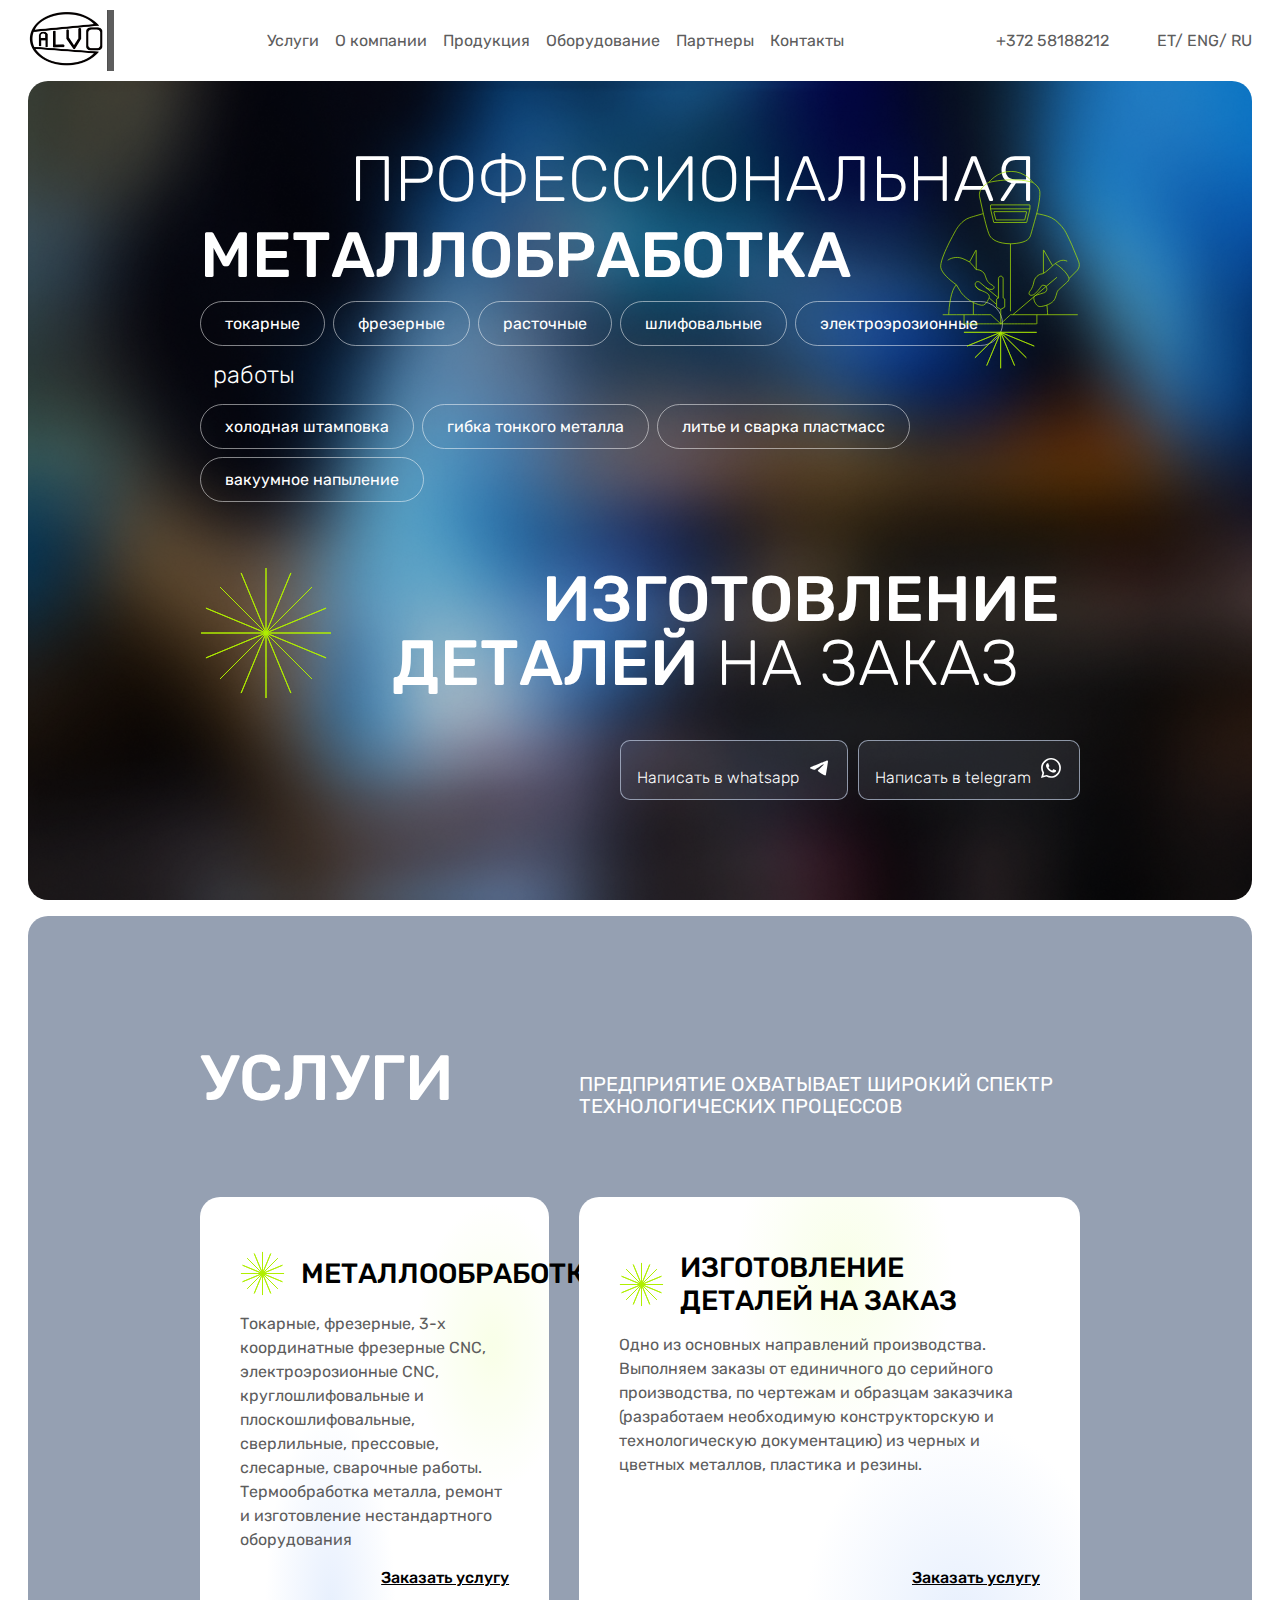
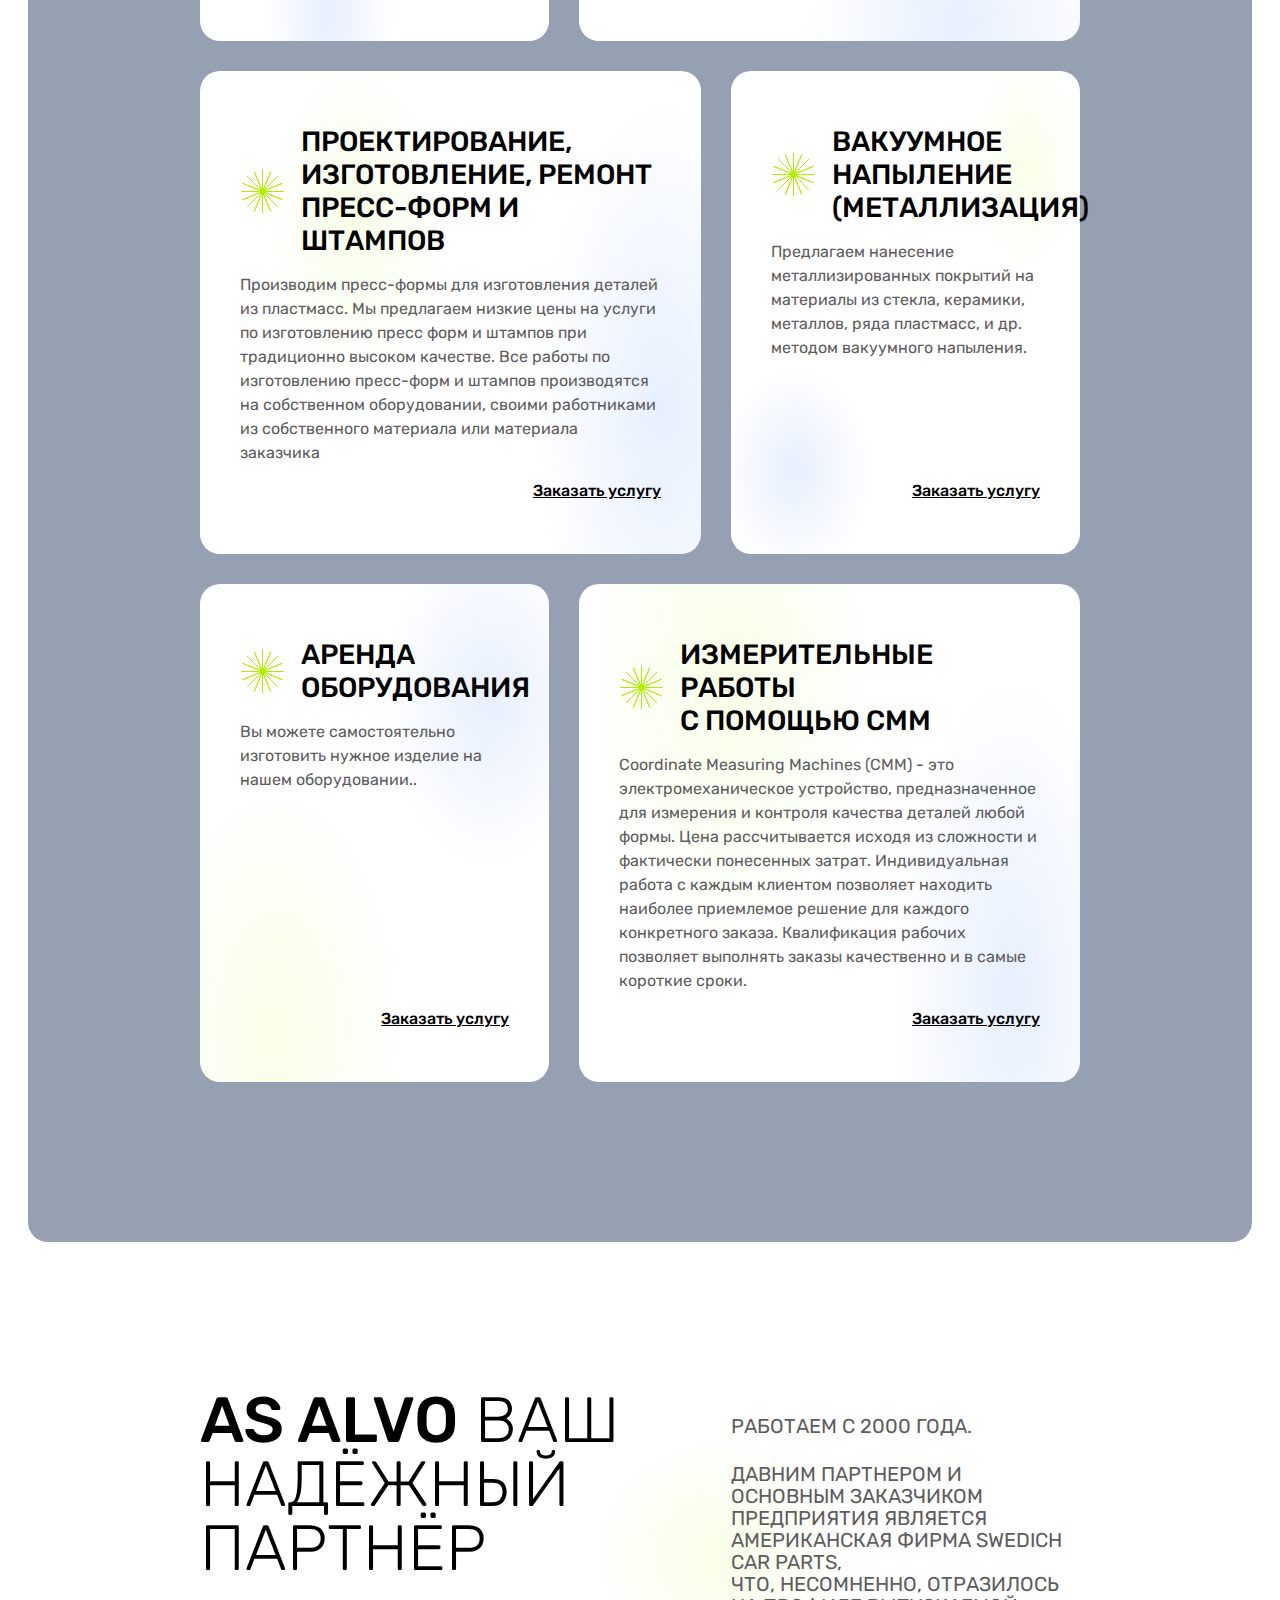
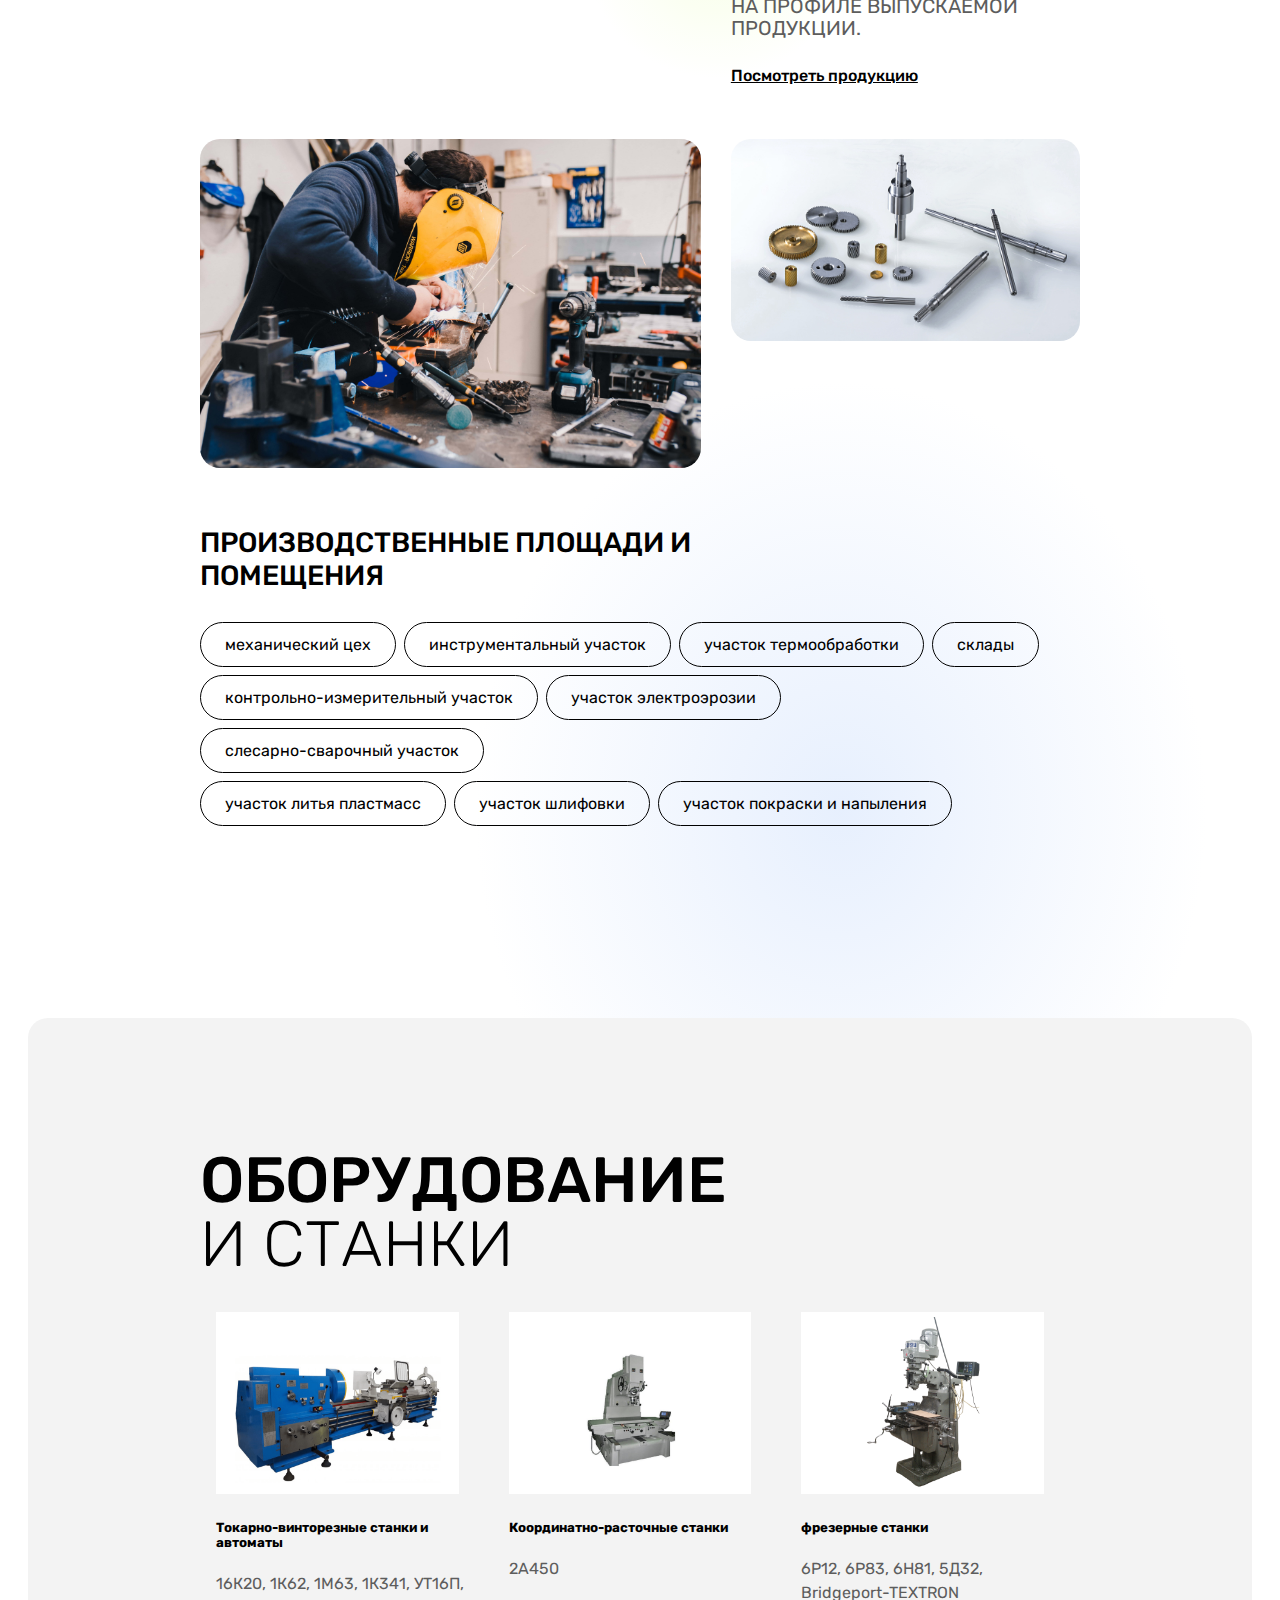
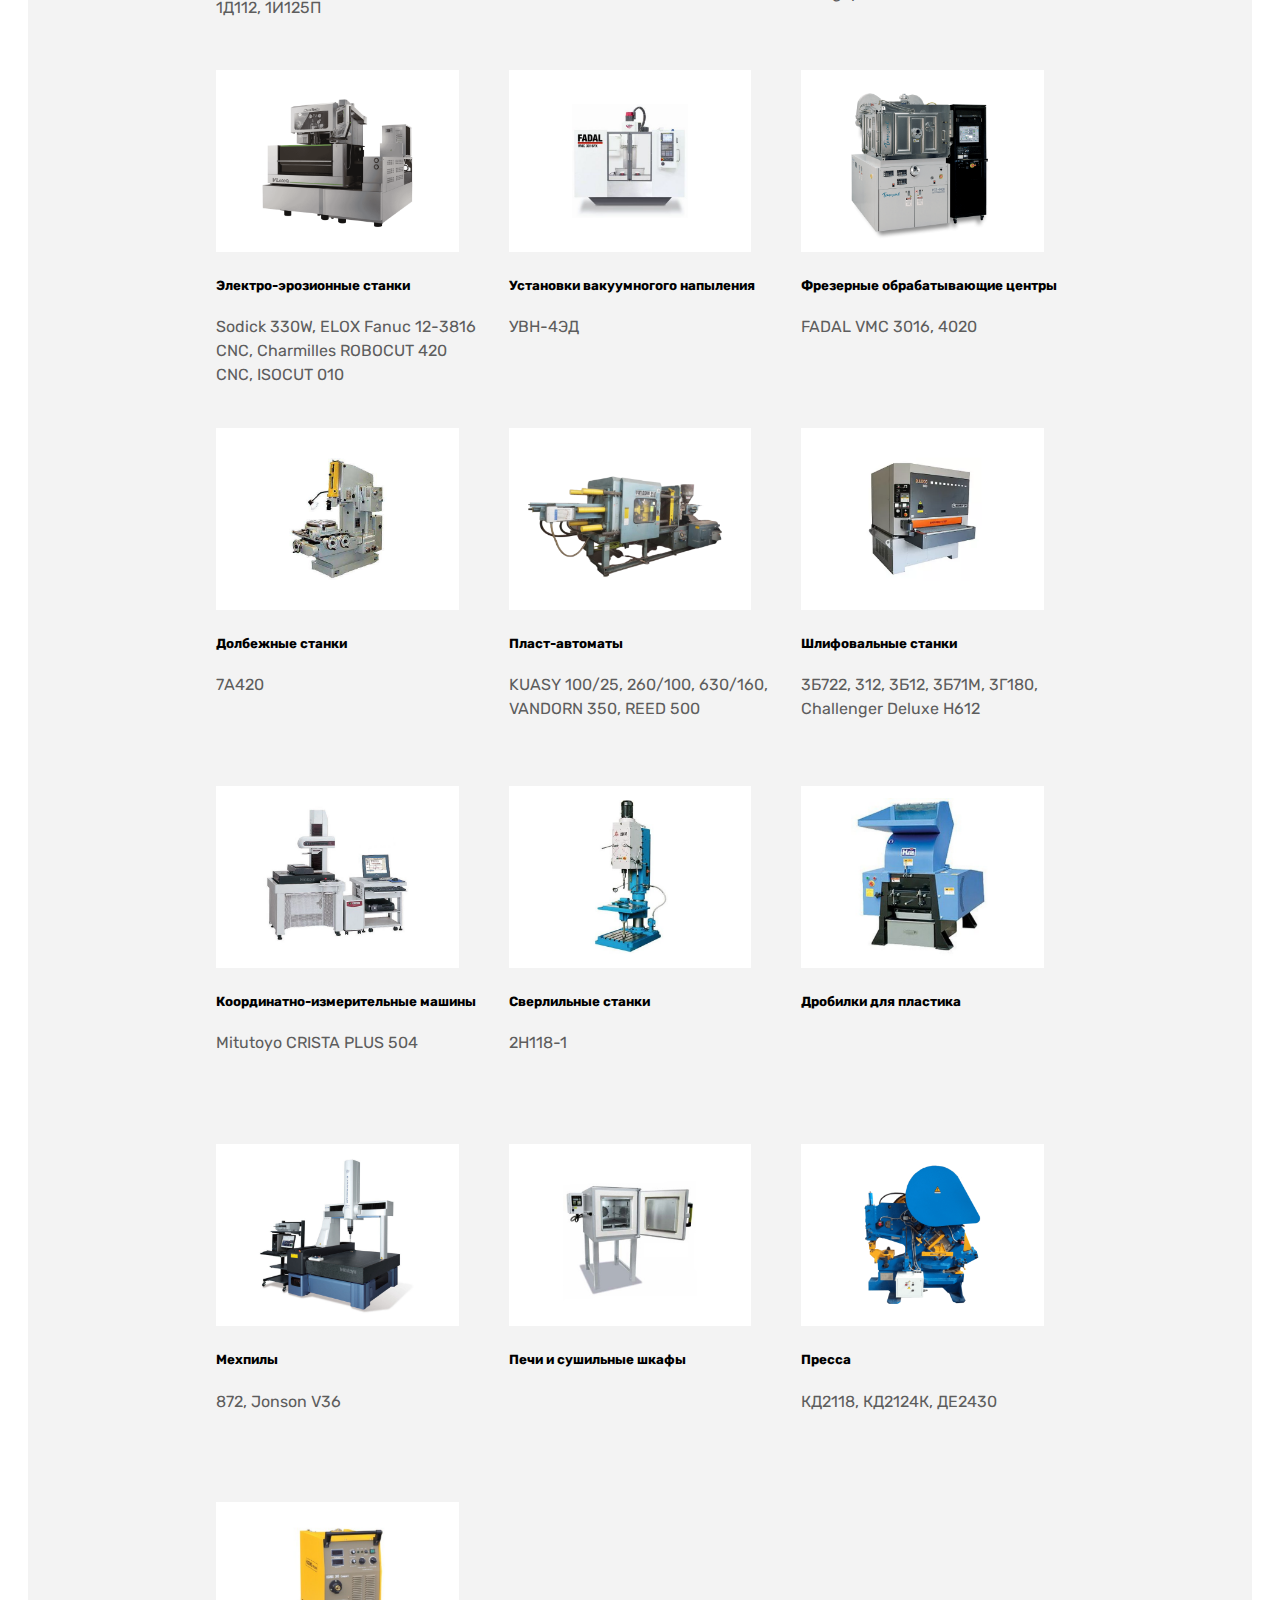
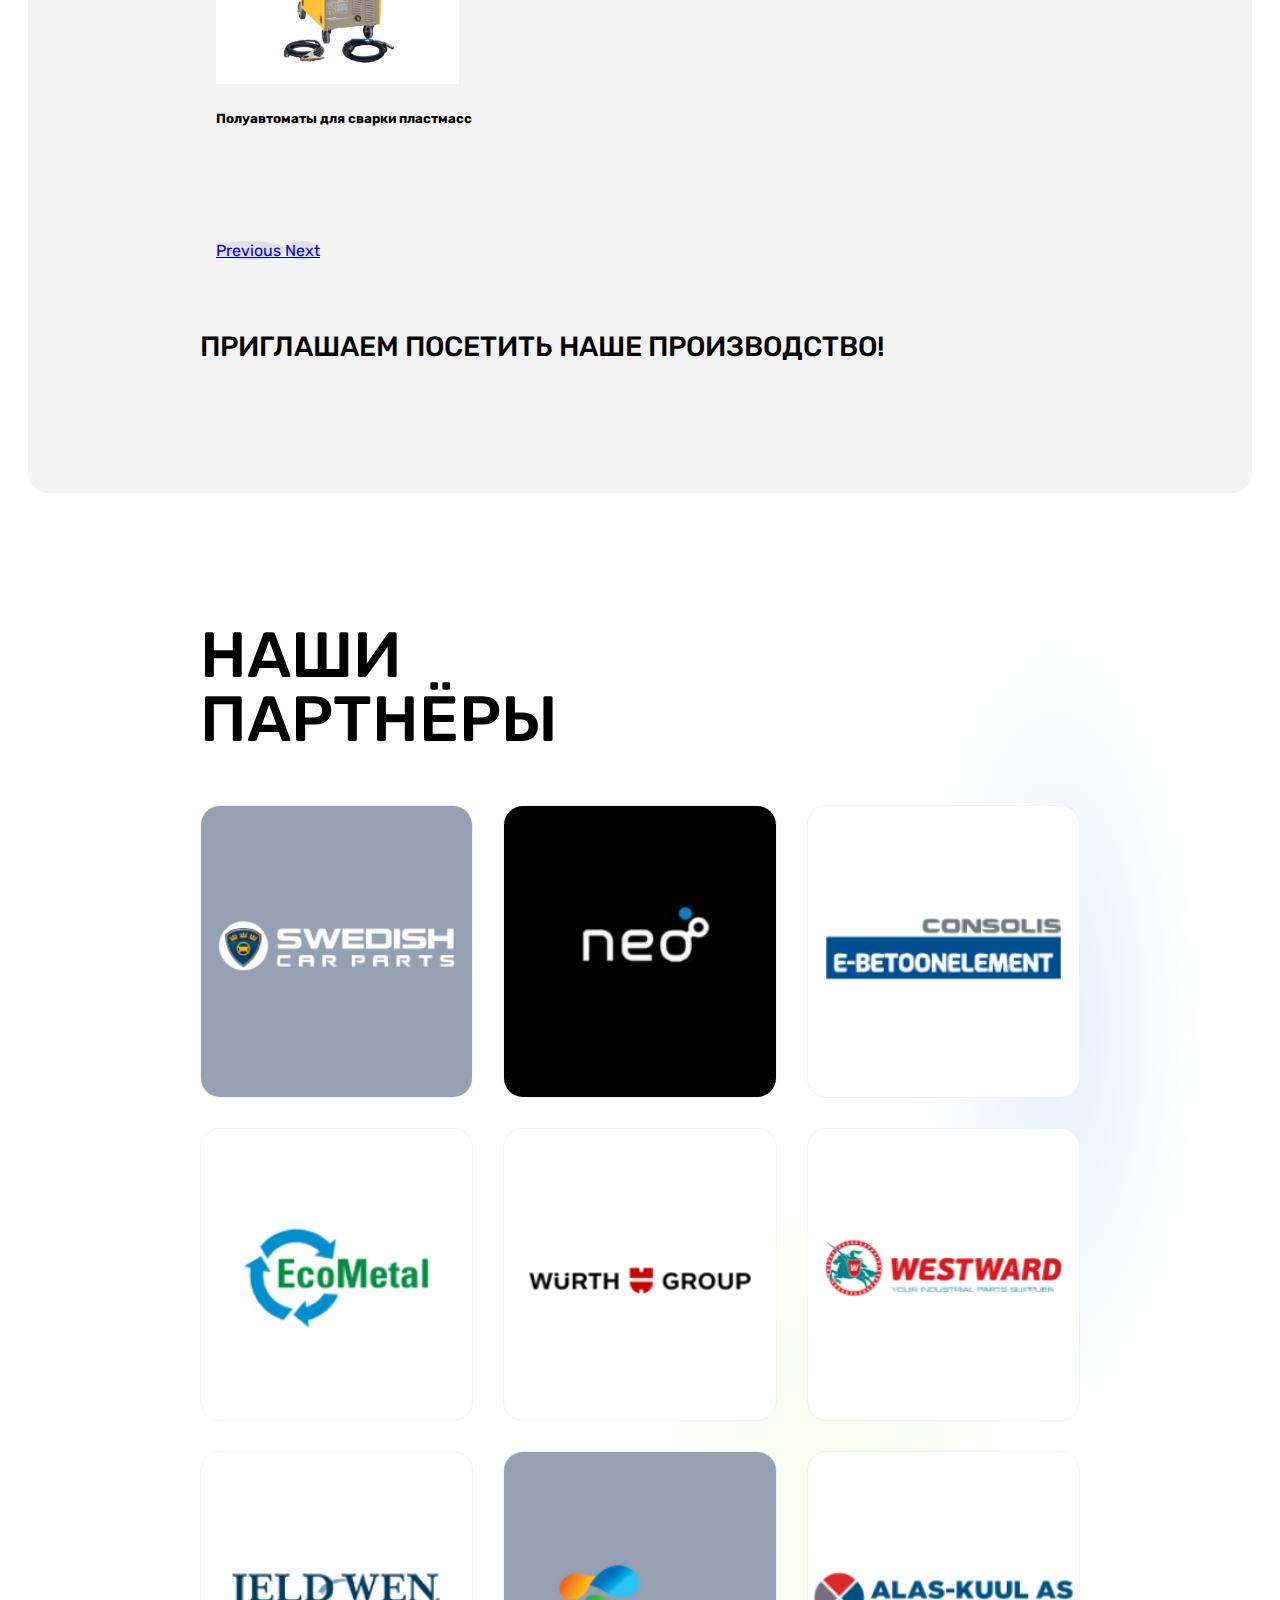
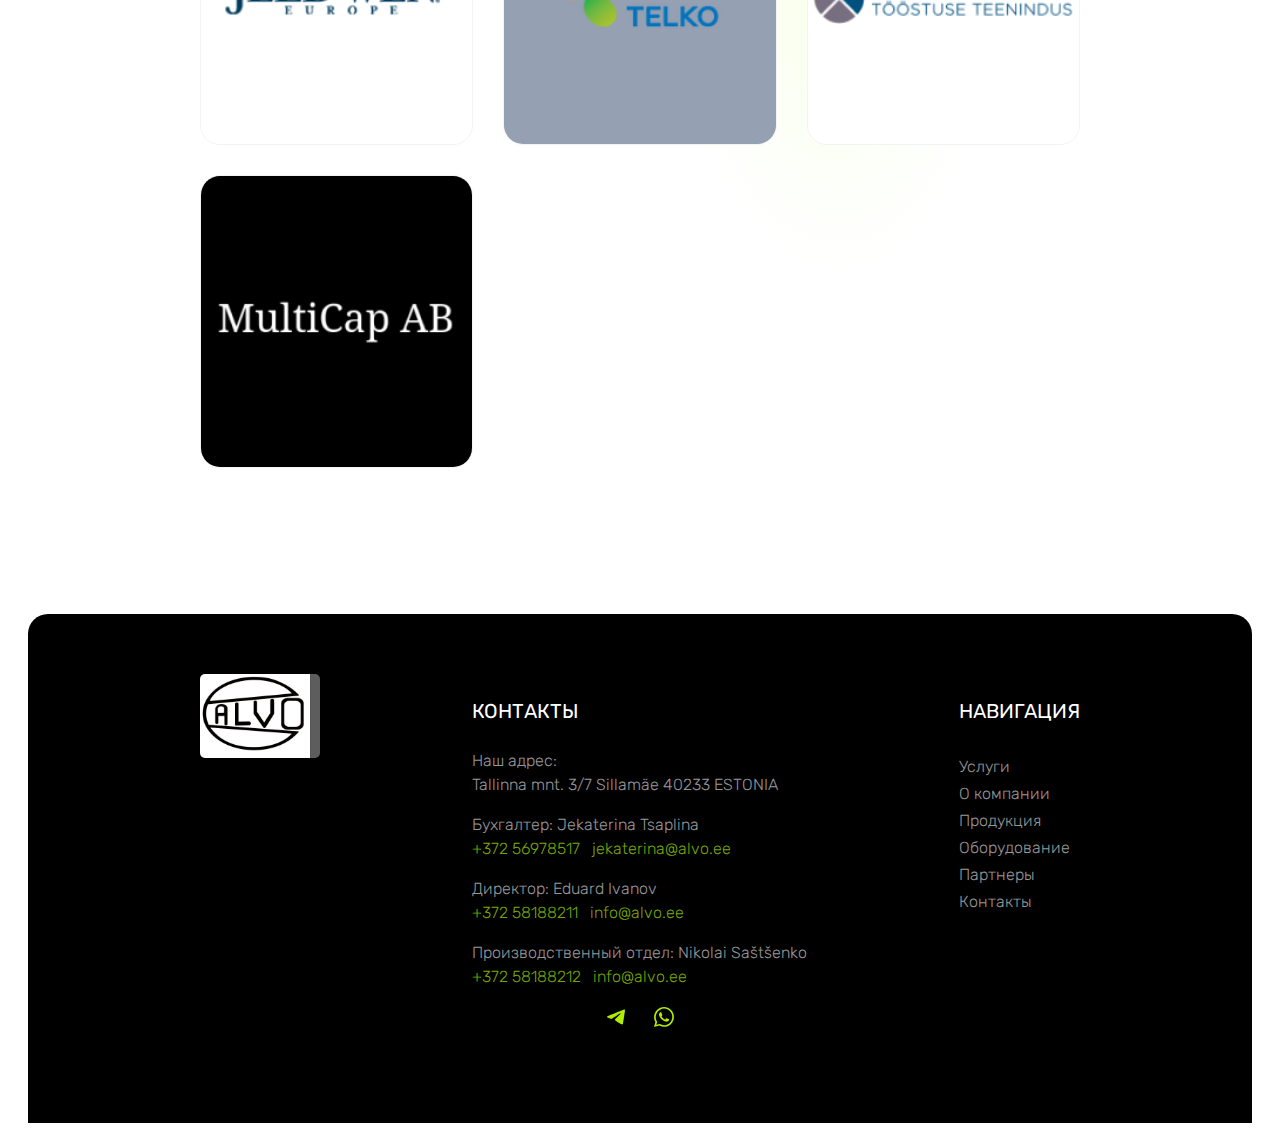
==== commit 7fe9f901: "rename" ====
--- a/index.html
+++ b/index.html
@@ -27,7 +27,7 @@
             <a href="#products">Продукция</a>
             <a href="#machines">Оборудование</a>
             <a href="#partners">Партнеры</a>
-            <a href="#contacts">Контакты</a>
+            <a href="#footer">Контакты</a>
         </div>
         <svg class="closeicon" width="46" height="46" viewBox="0 0 46 46" fill="none"
             xmlns="http://www.w3.org/2000/svg">
@@ -38,22 +38,25 @@
                 stroke="white" />
         </svg>
     </div>
-    <div class="popup  container">
-        <svg class="closeicon__popupform" width="46" height="46" viewBox="0 0 46 46" fill="none"
-            xmlns="http://www.w3.org/2000/svg">
-            <path d="M27.7143 27.714L18.2862 18.2859" stroke="white" stroke-linecap="round" />
-            <path d="M18.2857 27.714L27.7138 18.2859" stroke="white" stroke-linecap="round" />
-            <path fill-rule="evenodd" clip-rule="evenodd"
-                d="M13.5719 32.4281C18.7789 37.6351 27.2211 37.6351 32.4281 32.4281C37.6351 27.2211 37.6351 18.7789 32.4281 13.5719C27.2211 8.3649 18.7789 8.3649 13.5719 13.5719C8.36492 18.7789 8.36492 27.2211 13.5719 32.4281Z"
-                stroke="white" />
-        </svg>
-        <div class="popup__form">
-            <input class="limeborder" type="text" placeholder="Напишите ваш вопрос" />
-            <input class="limeborder" type="tel" placeholder="Телефон для связи" />
-            <button class="send__btn">Отправить специалисту</button>
-        </div>
-
-    </div>
+    <!-- <div class="overlay">
+        <div class="popup  container animate__animated animate__zoomIn animate__faster">
+            <svg class="closeicon__popupform" width="46" height="46" viewBox="0 0 46 46" fill="none"
+                xmlns="http://www.w3.org/2000/svg">
+                <path d="M27.7143 27.714L18.2862 18.2859" stroke="white" stroke-linecap="round" />
+                <path d="M18.2857 27.714L27.7138 18.2859" stroke="white" stroke-linecap="round" />
+                <path fill-rule="evenodd" clip-rule="evenodd"
+                    d="M13.5719 32.4281C18.7789 37.6351 27.2211 37.6351 32.4281 32.4281C37.6351 27.2211 37.6351 18.7789 32.4281 13.5719C27.2211 8.3649 18.7789 8.3649 13.5719 13.5719C8.36492 18.7789 8.36492 27.2211 13.5719 32.4281Z"
+                    stroke="white" />
+            </svg>
+            <div class="popup__form">
+                <input class="limeborder" type="text" placeholder="Напишите ваш вопрос" />
+                <input class="limeborder" type="tel" placeholder="Телефон для связи" />
+                <button class="send__btn">Отправить специалисту</button>
+            </div>
+
+        </div>
+    </div> -->
+
     <header>
         <div class="header__since1024">
             <img class="header__logo" src="img/logo.jpg">
@@ -63,13 +66,10 @@
                 <a href="#products">Продукция</a>
                 <a href="#machines">Оборудование</a>
                 <a href="#partners">Партнеры</a>
-                <a href="#contacts">Контакты</a>
-            </div>
-            <div class="lang__and__messengers">
-                <div class="messengers">
-                    <a href=""><img class="tg" src="img/telegram icon.svg"></a>
-                    <a href=""><img class="wapp" src="img/whatsapp icon.svg"></a>
-                </div>
+                <a href="#footer">Контакты</a>
+            </div>
+            <div class="lang__and__phone">
+                <a class="m-r-8" href=”tel:+37258188212”>+372 58188212</a>
                 <div class="language">
                     <a href="#et">et/</a>
                     <a href="#eng">eng/</a>
@@ -85,18 +85,9 @@
                 <a href="#eng">eng/</a>
                 <a href="#rus">ru</a>
             </div>
-            <svg class="burger" width="32" height="32" viewBox="0 0 32 32" fill="none"
-                xmlns="http://www.w3.org/2000/svg">
-                <g clip-path="url(#clip0_1263_240)">
-                    <path d="M8 9.33333H24" stroke="black" stroke-linecap="round" />
-                    <path d="M8 16H24" stroke="black" stroke-linecap="round" />
-                    <path d="M8 22.6667H24" stroke="black" stroke-linecap="round" />
-                </g>
-                <defs>
-                    <clipPath id="clip0_1263_240">
-                        <rect width="32" height="32" fill="white" />
-                    </clipPath>
-                </defs>
+            <svg class="burger" xmlns="http://www.w3.org/2000/svg" height="40" viewBox="0 -960 960 960" width="40">
+                <path
+                    d="M150.693-243.616q-12.645 0-21.168-8.765-8.524-8.764-8.524-20.807t8.524-20.428Q138.048-302 150.693-302h660.614q11.67 0 20.181 8.58 8.511 8.58 8.511 20.623 0 12.043-8.511 20.612-8.511 8.569-20.181 8.569H150.693Zm0-207.692q-12.645 0-21.168-8.765-8.524-8.764-8.524-20.807t8.524-20.427q8.523-8.385 21.168-8.385h660.614q11.67 0 20.181 8.58 8.511 8.581 8.511 20.623 0 12.043-8.511 20.612-8.511 8.569-20.181 8.569H150.693Zm0-206.692q-12.645 0-21.168-8.764-8.524-8.765-8.524-20.808t8.524-20.427q8.523-8.385 21.168-8.385h660.614q11.67 0 20.181 8.581 8.511 8.58 8.511 20.623 0 12.043-8.511 20.611Q822.977-658 811.307-658H150.693Z" />
             </svg>
 
         </div>
@@ -126,12 +117,37 @@
                 <img class="flash" src="img/flash.svg">
                 <h2 class="t-i-150"><span class="strong">Изготовление деталей</span> на заказ</h2>
             </div>
-            <div class="form1">
+
+            <div class="messengers">
+                <div class="messenger">
+                    <p>Написать в&nbsp;whatsapp</p>
+                    <a href=""><svg width="24" height="24" viewBox="0 0 24 24" fill="none"
+                            xmlns="http://www.w3.org/2000/svg">
+                            <path
+                                d="M16.1139 9.29097C16.6659 8.73897 17.2139 7.45097 14.9139 9.01497C11.6459 11.27 8.42492 13.387 8.42492 13.387C8.09336 13.5369 7.73491 13.6183 7.37112 13.6262C7.00732 13.6341 6.64568 13.5684 6.30792 13.433C4.92792 13.019 3.31692 12.467 3.31692 12.467C3.31692 12.467 2.21692 11.776 4.09992 11.04C4.09992 11.04 12.0609 7.77297 14.8219 6.62197C15.8799 6.16197 19.4689 4.68997 19.4689 4.68997C19.4689 4.68997 21.1259 4.04497 20.9879 5.60997C20.9419 6.25397 20.5739 8.50997 20.2059 10.948C19.6529 14.399 19.0549 18.173 19.0549 18.173C19.0549 18.173 18.9629 19.231 18.1809 19.415C17.3438 19.4008 16.535 19.1096 15.8809 18.587C15.6969 18.449 12.4299 16.378 11.2329 15.366C11.1112 15.2835 11.0122 15.1715 10.9454 15.0406C10.8785 14.9096 10.8458 14.7638 10.8504 14.6168C10.855 14.4698 10.8967 14.3264 10.9716 14.1998C11.0465 14.0732 11.1522 13.9677 11.2789 13.893C12.9389 12.375 14.9179 10.488 16.1139 9.29097Z"
+                                fill="#FFFFFF" />
+                        </svg>
+                    </a>
+                </div>
+                <div class="messenger">
+                    <p>Написать в&nbsp;telegram</p>
+                    <a href=""><svg width="24" height="24" viewBox="0 0 24 24" fill="none"
+                            xmlns="http://www.w3.org/2000/svg">
+                            <path
+                                d="M16.6 14C16.4 13.9 15.1 13.3 14.9 13.2C14.7 13.1 14.5 13.1 14.3 13.3C14.1 13.5 13.7 14.1 13.5 14.3C13.4 14.5 13.2 14.5 13 14.4C12.3 14.1 11.6 13.7 11 13.2C10.5 12.7 10 12.1 9.6 11.5C9.5 11.3 9.6 11.1 9.7 11C9.8 10.9 9.9 10.7 10.1 10.6C10.2 10.5 10.3 10.3 10.3 10.2C10.4 10.1 10.4 9.89998 10.3 9.79998C10.2 9.69998 9.7 8.49998 9.5 7.99998C9.4 7.29998 9.2 7.29998 9 7.29998C8.9 7.29998 8.7 7.29998 8.5 7.29998C8.3 7.29998 8 7.49998 7.9 7.59998C7.3 8.19998 7 8.89998 7 9.69998C7.1 10.6 7.4 11.5 8 12.3C9.1 13.9 10.5 15.2 12.2 16C12.7 16.2 13.1 16.4 13.6 16.5C14.1 16.7 14.6 16.7 15.2 16.6C15.9 16.5 16.5 16 16.9 15.4C17.1 15 17.1 14.6 17 14.2C17 14.2 16.8 14.1 16.6 14ZM19.1 4.89998C15.2 0.999976 8.9 0.999976 5 4.89998C1.8 8.09998 1.2 13 3.4 16.9L2 22L7.3 20.6C8.8 21.4 10.4 21.8 12 21.8C17.5 21.8 21.9 17.4 21.9 11.9C22 9.29997 20.9 6.79998 19.1 4.89998ZM16.4 18.9C15.1 19.7 13.6 20.2 12 20.2C10.5 20.2 9.1 19.8 7.8 19.1L7.5 18.9L4.4 19.7L5.2 16.7L5 16.4C2.6 12.4 3.8 7.39998 7.7 4.89998C11.6 2.39998 16.6 3.69998 19 7.49998C21.4 11.4 20.3 16.5 16.4 18.9Z"
+                                fill="#FFFFFF" />
+                        </svg>
+                    </a>
+                </div>
+
+            </div>
+
+            <!-- <div class="form1">
                 <input class="limeborder" type="text" placeholder="Напишите ваш вопрос" />
                 <input class="limeborder" type="tel" placeholder="Телефон для связи" />
                 <button class="send__btn">Отправить специалисту</button>
-            </div>
-            <div class="bottombar__mob">
+            </div> -->
+            <!-- <div class="bottombar__mob">
                 <div class="messengers__mob">
                     <a href=""><svg width="24" height="24" viewBox="0 0 24 24" fill="none"
                             xmlns="http://www.w3.org/2000/svg">
@@ -149,7 +165,7 @@
                     </a>
                 </div>
                 <button class="btn__mob">Напишите нам</button>
-            </div>
+            </div> -->
 
         </div>
     </section>
@@ -510,56 +526,53 @@
 
         </div>
     </section>
-    <section id="contacts">
-        <div class="container">
-            <div class="row m-b-54">
-                <div class="col-sm-7 col-xs-12">
-                    <h2><span class="strong">Контакты</span></h2>
-                </div>
-            </div>
-            <div class="row">
-                <div class="col-sm-12 col-xs-12 col-lg-5 col-md-12">
-                    <div class="contact__info">
-                        <p class="grey">Наш адрес:<br>Tallinna mnt. 3/7 Sillamäe 40233 ESTONIA</p>
-                        <p class="grey">Бухгалтер: Jekaterina Tsaplina<br>Тел. +372 56978517 jekaterina@alvo.ee</p>
-                        <p class="grey">Директор: Eduard Ivanov<br>Тел. +372 58188211info@alvo.ee</p>
-                        <p class="grey">Производственный отдел: Nikolai Saštšenko<br>Тел. +372 58188212info@alvo.ee</p>
-                    </div>
-                </div>
-            </div>
-        </div>
-    </section>
     <section id="footer">
-        <div class="container">
-            <div class="messengers m-b-30">
-                <a href="">
-                    <svg width="24" height="24" viewBox="0 0 24 24" fill="none" xmlns="http://www.w3.org/2000/svg">
-                        <path
-                            d="M16.1139 9.29097C16.6659 8.73897 17.2139 7.45097 14.9139 9.01497C11.6459 11.27 8.42492 13.387 8.42492 13.387C8.09336 13.5369 7.73491 13.6183 7.37112 13.6262C7.00732 13.6341 6.64568 13.5684 6.30792 13.433C4.92792 13.019 3.31692 12.467 3.31692 12.467C3.31692 12.467 2.21692 11.776 4.09992 11.04C4.09992 11.04 12.0609 7.77297 14.8219 6.62197C15.8799 6.16197 19.4689 4.68997 19.4689 4.68997C19.4689 4.68997 21.1259 4.04497 20.9879 5.60997C20.9419 6.25397 20.5739 8.50997 20.2059 10.948C19.6529 14.399 19.0549 18.173 19.0549 18.173C19.0549 18.173 18.9629 19.231 18.1809 19.415C17.3438 19.4008 16.535 19.1096 15.8809 18.587C15.6969 18.449 12.4299 16.378 11.2329 15.366C11.1112 15.2835 11.0122 15.1715 10.9454 15.0406C10.8785 14.9096 10.8458 14.7638 10.8504 14.6168C10.855 14.4698 10.8967 14.3264 10.9716 14.1998C11.0465 14.0732 11.1522 13.9677 11.2789 13.893C12.9389 12.375 14.9179 10.488 16.1139 9.29097Z"
-                            fill="#5D5D5D" />
-                    </svg>
-                </a>
-                <a href="">
-                    <svg width="24" height="24" viewBox="0 0 24 24" fill="none" xmlns="http://www.w3.org/2000/svg">
-                        <path
-                            d="M16.6 14C16.4 13.9 15.1 13.3 14.9 13.2C14.7 13.1 14.5 13.1 14.3 13.3C14.1 13.5 13.7 14.1 13.5 14.3C13.4 14.5 13.2 14.5 13 14.4C12.3 14.1 11.6 13.7 11 13.2C10.5 12.7 10 12.1 9.6 11.5C9.5 11.3 9.6 11.1 9.7 11C9.8 10.9 9.9 10.7 10.1 10.6C10.2 10.5 10.3 10.3 10.3 10.2C10.4 10.1 10.4 9.89998 10.3 9.79998C10.2 9.69998 9.7 8.49998 9.5 7.99998C9.4 7.29998 9.2 7.29998 9 7.29998C8.9 7.29998 8.7 7.29998 8.5 7.29998C8.3 7.29998 8 7.49998 7.9 7.59998C7.3 8.19998 7 8.89998 7 9.69998C7.1 10.6 7.4 11.5 8 12.3C9.1 13.9 10.5 15.2 12.2 16C12.7 16.2 13.1 16.4 13.6 16.5C14.1 16.7 14.6 16.7 15.2 16.6C15.9 16.5 16.5 16 16.9 15.4C17.1 15 17.1 14.6 17 14.2C17 14.2 16.8 14.1 16.6 14ZM19.1 4.89998C15.2 0.999976 8.9 0.999976 5 4.89998C1.8 8.09998 1.2 13 3.4 16.9L2 22L7.3 20.6C8.8 21.4 10.4 21.8 12 21.8C17.5 21.8 21.9 17.4 21.9 11.9C22 9.29997 20.9 6.79998 19.1 4.89998ZM16.4 18.9C15.1 19.7 13.6 20.2 12 20.2C10.5 20.2 9.1 19.8 7.8 19.1L7.5 18.9L4.4 19.7L5.2 16.7L5 16.4C2.6 12.4 3.8 7.39998 7.7 4.89998C11.6 2.39998 16.6 3.69998 19 7.49998C21.4 11.4 20.3 16.5 16.4 18.9Z"
-                            fill="#5D5D5D" />
-                    </svg>
-                </a>
-            </div>
-            <div class="nav__footer m-b-30">
+        <div class="container footerContainer">
+            <img class="header__logo_footer" src="img/logo.jpg">
+            <div class="contact__info">
+                <h4>Контакты</h4>
+                <p>Наш адрес:<br>Tallinna mnt. 3/7 Sillamäe 40233 ESTONIA</p>
+                <p class="contact__link">Бухгалтер: Jekaterina Tsaplina<br>
+                    <a class="m-r-8" href=”tel:+37256978517”>+372 56978517</a>
+                    <a href="mailto:jekaterina@alvo.ee">jekaterina@alvo.ee</a>
+                </p>
+                <p class="contact__link">Директор: Eduard Ivanov<br>
+                    <a class="m-r-8" href=”tel:+37258188211”> +372 58188211</a>
+                    <a href="mailto:info@alvo.ee">info@alvo.ee</a>
+                </p>
+                <p class="contact__link">Производственный отдел: Nikolai Saštšenko<br>
+                    <a class="m-r-8" href=”tel:+37258188212”>+372 58188212</a>
+                    <a href="mailto:info@alvo.ee">info@alvo.ee</a>
+                </p>
+                <div class="messengers__footer m-b-30 ">
+                    <a href="">
+                        <svg width="24" height="24" viewBox="0 0 24 24" fill="none" xmlns="http://www.w3.org/2000/svg">
+                            <path
+                                d="M16.1139 9.29097C16.6659 8.73897 17.2139 7.45097 14.9139 9.01497C11.6459 11.27 8.42492 13.387 8.42492 13.387C8.09336 13.5369 7.73491 13.6183 7.37112 13.6262C7.00732 13.6341 6.64568 13.5684 6.30792 13.433C4.92792 13.019 3.31692 12.467 3.31692 12.467C3.31692 12.467 2.21692 11.776 4.09992 11.04C4.09992 11.04 12.0609 7.77297 14.8219 6.62197C15.8799 6.16197 19.4689 4.68997 19.4689 4.68997C19.4689 4.68997 21.1259 4.04497 20.9879 5.60997C20.9419 6.25397 20.5739 8.50997 20.2059 10.948C19.6529 14.399 19.0549 18.173 19.0549 18.173C19.0549 18.173 18.9629 19.231 18.1809 19.415C17.3438 19.4008 16.535 19.1096 15.8809 18.587C15.6969 18.449 12.4299 16.378 11.2329 15.366C11.1112 15.2835 11.0122 15.1715 10.9454 15.0406C10.8785 14.9096 10.8458 14.7638 10.8504 14.6168C10.855 14.4698 10.8967 14.3264 10.9716 14.1998C11.0465 14.0732 11.1522 13.9677 11.2789 13.893C12.9389 12.375 14.9179 10.488 16.1139 9.29097Z"
+                                fill="#5D5D5D" />
+                        </svg>
+                    </a>
+                    <a href="">
+                        <svg width="24" height="24" viewBox="0 0 24 24" fill="none" xmlns="http://www.w3.org/2000/svg">
+                            <path
+                                d="M16.6 14C16.4 13.9 15.1 13.3 14.9 13.2C14.7 13.1 14.5 13.1 14.3 13.3C14.1 13.5 13.7 14.1 13.5 14.3C13.4 14.5 13.2 14.5 13 14.4C12.3 14.1 11.6 13.7 11 13.2C10.5 12.7 10 12.1 9.6 11.5C9.5 11.3 9.6 11.1 9.7 11C9.8 10.9 9.9 10.7 10.1 10.6C10.2 10.5 10.3 10.3 10.3 10.2C10.4 10.1 10.4 9.89998 10.3 9.79998C10.2 9.69998 9.7 8.49998 9.5 7.99998C9.4 7.29998 9.2 7.29998 9 7.29998C8.9 7.29998 8.7 7.29998 8.5 7.29998C8.3 7.29998 8 7.49998 7.9 7.59998C7.3 8.19998 7 8.89998 7 9.69998C7.1 10.6 7.4 11.5 8 12.3C9.1 13.9 10.5 15.2 12.2 16C12.7 16.2 13.1 16.4 13.6 16.5C14.1 16.7 14.6 16.7 15.2 16.6C15.9 16.5 16.5 16 16.9 15.4C17.1 15 17.1 14.6 17 14.2C17 14.2 16.8 14.1 16.6 14ZM19.1 4.89998C15.2 0.999976 8.9 0.999976 5 4.89998C1.8 8.09998 1.2 13 3.4 16.9L2 22L7.3 20.6C8.8 21.4 10.4 21.8 12 21.8C17.5 21.8 21.9 17.4 21.9 11.9C22 9.29997 20.9 6.79998 19.1 4.89998ZM16.4 18.9C15.1 19.7 13.6 20.2 12 20.2C10.5 20.2 9.1 19.8 7.8 19.1L7.5 18.9L4.4 19.7L5.2 16.7L5 16.4C2.6 12.4 3.8 7.39998 7.7 4.89998C11.6 2.39998 16.6 3.69998 19 7.49998C21.4 11.4 20.3 16.5 16.4 18.9Z"
+                                fill="#5D5D5D" />
+                        </svg>
+                    </a>
+                </div>
+
+            </div>
+            <div class="nav__footer">
+                <h4>Навигация</h4>
                 <a href="#services">Услуги</a>
                 <a href="#about">О компании</a>
                 <a href="#products">Продукция</a>
                 <a href="#machines">Оборудование</a>
                 <a href="#partners">Партнеры</a>
                 <a href="#contacts">Контакты</a>
-                <button class="connect">Связаться</button>
-            </div>
-            <div class="line"></div>
-
-
-        </div>
+            </div>
+        </div>
+
     </section>
 
     <script src="script.js"></script>
--- a/style.css
+++ b/style.css
@@ -1,5 +1,5 @@
 html {
-    scroll-behavior: smooth;
+    overlay scroll-behavior: smooth;
 
 }
 
@@ -13,7 +13,12 @@
     align-items: center;
     margin: 10px 20px 10px 20px;
 }
+
 .popup {
+    display: none;
+}
+
+.overlay {
     display: none;
 }
 
@@ -28,6 +33,12 @@
 .m-b-54 {
     margin-bottom: 54px;
     ;
+}
+.m-r-8{
+margin-right: 8px;
+}
+.m-t-54 {
+    margin-top: 54px;
 }
 
 .header__logo {
@@ -57,13 +68,13 @@
     display: none;
 }
 
-.lang__and__messengers {
+.lang__and__phone {
     display: flex;
     flex-direction: row;
     gap: 40px;
 }
 
-.lang__and__messengers a {
+.lang__and__phone a {
     text-decoration: none;
     color: #5D5D5D;
     text-transform: uppercase;
@@ -71,16 +82,10 @@
 
 }
 
-.lang__and__messengers a:hover {
+.lang__and__phone a:hover {
     color: black;
 }
 
-
-.messengers {
-    display: flex;
-    gap: 24px;
-
-}
 
 #main__page {
     position: relative;
@@ -115,6 +120,32 @@
     margin-top: 54px;
 }
 
+.messengers {
+    display: flex;
+    align-items:center;
+    justify-content: flex-end;
+    margin-bottom: 100px;
+    gap: 10px;
+   
+}
+.messenger {
+    display: flex;
+    width: fit-content;
+    height: 60px;
+    align-items: center;
+    border: 0.5px solid rgba(189, 201, 224, 0.7);
+    background: rgba(189, 201, 224, 0.1);
+    border-radius: 10px;
+    padding: 8px 16px;
+}
+.messenger p {
+    margin-bottom: 0;
+    margin-right: 8px;
+    font-weight: 300;
+}
+
+
+
 h1 {
     width: 100%;
     font-size: 64px;
@@ -155,8 +186,6 @@
     color: #5D5D5D;
     ;
 }
-
-
 
 .pills {
     display: flex;
@@ -297,6 +326,113 @@
 
 }
 
+#products {
+    display: flex;
+    justify-content: space-between;
+    position: relative;
+    background-color: #95A0B2;
+    border-radius: 20px;
+    color: #ffffff;
+    margin: 16px 20px;
+    padding: 65px 0;
+}
+
+.product__list {
+    display: grid;
+    grid-template-columns: repeat(auto-fill, minmax(240px, 1fr));
+    gap: 30px;
+    align-content: flex-start;
+}
+
+.product__list img {
+    display: block;
+    border-radius: 10px 10px 0 0;
+    width: 100%;
+    height: 100%;
+    object-fit: cover;
+    border-bottom: #FFFFFF solid 1px;
+}
+
+.product__name {
+    padding: 8px 16px;
+    color: #5D5D5D;
+    height: 85px;
+}
+
+.product__item {
+    display: flex;
+    flex-direction: column;
+    gap: 8px;
+    border: 1px solid #ffffff;
+    border-radius: 10px;
+    background: radial-gradient(30.61% 26.38% at 19.39% 86.5%, rgba(19, 103, 241, 0.1) 0%, rgba(255, 255, 255, 0.1) 100%)
+        /* warning: gradient uses a rotation that is not supported by CSS and may not behave as expected */
+        , radial-gradient(31.38% 24.94% at 86.99% 69.77%, rgba(183, 255, 0, 0.1) 0%, rgba(255, 255, 255, 0.1) 100%)
+        /* warning: gradient uses a rotation that is not supported by CSS and may not behave as expected */
+        , #FFFFFF;
+
+}
+
+.product__item:hover {
+    border: 1px solid #B0EE00;
+    border-radius: 10px;
+    cursor: pointer;
+
+}
+
+.lime {
+    color: #B0EE00;
+}
+
+.hidden {
+    display: none !important;
+}
+
+.popupImage {
+    flex-direction: column;
+    justify-content: space-between;
+    align-items: flex-end;
+    padding: 50px 50px;
+    z-index: 300;
+    overflow: hidden;
+    left: 0;
+    top: 0;
+    bottom: 0;
+    position: relative;
+    max-width: 1000px;
+}
+
+.popupImage img {
+    border-radius: 10px;
+    max-width: 100%;
+    max-height: 100%;
+}
+
+.closeicon__popupimg {
+    cursor: pointer;
+    z-index: 400;
+    position: absolute;
+    right: 0;
+    top: 0;
+}
+
+
+.overlayImage {
+    background: rgba(0, 0, 0, 0.8);
+    z-index: 1;
+    overflow: hidden;
+    left: 0;
+    top: 0;
+    bottom: 0;
+    right: 0;
+    width: 100%;
+    position: fixed;
+    display: flex;
+    justify-content: center;
+    align-items: center;
+    user-select: none;
+}
+
 h3 {
     margin: 0;
     padding: 0;
@@ -404,9 +540,9 @@
 
 .partners__logo {
     display: grid;
-    grid-template-columns: repeat(5, 1fr);
-    grid-column-gap: 30px;
-    grid-row-gap: 30px;
+    grid-template-columns: repeat(auto-fill, minmax(240px, 1fr));
+    gap: 30px;
+    align-content: flex-start;
 }
 
 .partners__logo img {
@@ -424,42 +560,50 @@
     border-radius: 20px;
 }
 
-#contacts {
-    background-image: url(img/map.png);
-    background-repeat: no-repeat;
-    height: 80vh;
-    border-radius: 20px;
-    background-size: cover;
-    margin: 0 20px;
-    padding: 130px 0;
-}
-
-.contact__info {
-    background: rgba(255, 255, 255, 0.5);
-    backdrop-filter: blur(2px);
-    border-radius: 30px;
-    padding: 40px;
-}
+
 
 #footer {
-
+    display: flex;
     border-radius: 20px 20px 0 0;
     background-color: #000000;
     margin: 0 20px;
-    padding: 130px 0;
+    padding: 60px 0;
     margin-top: 16px;
-}
-
-.messengers {
+    flex-direction: column;
+}
+
+.header__logo_footer {
+    border-radius: 5px;
+    width: 120px;
+}
+
+.footerContainer {
+    display: flex;
+    justify-content: space-between;
+    color: #FFFFFF;
+    align-items: flex-start;
+
+}
+
+.contact__link a {
+    text-decoration: none;
+    color: #aeee00b4;
+}
+.contact__link a:hover{
+    color: #B0EE00;
+}
+
+.messengers__footer {
     display: flex;
     justify-content: center;
+    gap: 24px
 }
 
 .nav__footer {
     display: flex;
     justify-content: center;
-    gap: 54px;
-    align-items: center;
+    flex-direction: column;
+    gap: 8px;
 }
 
 .nav__footer a {
@@ -479,9 +623,17 @@
     text-align: left;
 }
 
-.line {
-    border-bottom: 1px solid rgba(176, 238, 0, 0.4);
-}
+.contact__info p {
+    color: rgba(255, 255, 255, 0.6);
+    font-weight: 300;
+}
+
+/* .line {
+
+    width: 100%;
+    height: 1px;
+    background: rgba(176, 238, 0, 0.4);
+} */
 
 .connect {
     font-family: 'Rubik';
@@ -500,7 +652,8 @@
     transition: background-color 0.5s;
 }
 
-.messengers svg path {
+.messengers__footer svg path
+ {
     fill: #B0EE00;
 }
 
@@ -562,6 +715,7 @@
 }
 
 
+
 @media (min-width: 1200px) and (max-width: 1440px) {
     .flash {
         margin-right: 60px;
@@ -591,6 +745,8 @@
     .bottombar__mob {
         display: none;
     }
+
+
 
 }
 
@@ -670,20 +826,24 @@
         text-align: left;
     }
 
-    .burger {
-        cursor: pointer;
-    }
-
-    .closeicon {
-        margin-top: 10px;
-        margin-right: 20px;
-        cursor: pointer;
-        z-index: 400;
-    }
-
-    .bottombar__mob {
-        display: none;
-    }
+    .burger svg,
+    {
+    cursor: pointer;
+    width: 40px;
+    height: 40px;
+}
+
+
+.closeicon {
+    margin-top: 10px;
+    margin-right: 20px;
+    cursor: pointer;
+    z-index: 400;
+}
+
+.bottombar__mob {
+    display: none;
+}
 }
 
 @media (min-width: 996px) and (max-width: 1200px) {
@@ -805,7 +965,8 @@
         margin-top: 15px;
     }
 
-    .partners__logo img {
+    .partners__logo img,
+    .product__list {
         grid-column-gap: 10px;
         grid-row-gap: 10px;
 
@@ -817,7 +978,8 @@
     #machines,
     #partners,
     #contacts,
-    #footer {
+    #footer,
+    #products {
         padding: 60px 0;
     }
 
@@ -849,12 +1011,14 @@
     #machines,
     #partners,
     #contacts,
-    #footer {
+    #footer,
+    #products {
         padding: 30px 0;
     }
 
     .hero1,
-    .hero2 {
+    .hero2,
+    .products__header {
         margin-top: 15px;
     }
 
@@ -891,7 +1055,7 @@
     #main__page {
         height: calc(100vh - 52px);
         min-height: calc(100vh - 52px);
-        background-image: url(img/bgxs.png);
+        background-image: url(img/bgxs1.png);
     }
 
     .first__screen {
@@ -904,7 +1068,8 @@
     #machines,
     #partners,
     #contacts,
-    #footer {
+    #footer,
+    #products {
         margin: 8px 0;
     }
 
@@ -937,7 +1102,7 @@
     }
 
     .flash {
-        width: 60px;
+        width: 80px;
         margin-right: 0px;
 
     }
@@ -952,12 +1117,12 @@
         margin-bottom: 10px;
     }
 
-    .form1 {
+    /* .form1 {
         display: none;
 
-    }
-
-    .btn__mob {
+    } */
+
+    /* .btn__mob {
         color: #000000;
         background: #B0EE00;
         text-align: center;
@@ -966,9 +1131,9 @@
         width: 100%;
         height: 48px;
 
-    }
-
-    .messengers__mob {
+    } */
+
+    /* .messengers__mob {
         display: flex;
         align-items: center;
         justify-content: space-around;
@@ -976,16 +1141,16 @@
         height: 48px;
         background: rgba(189, 201, 224, 0.7);
         border-radius: 10px;
-    }
-
-    .bottombar__mob {
+    } */
+
+    /* .bottombar__mob {
         display: flex;
         justify-content: space-between;
         align-items: center;
         gap: 10px;
         margin-bottom: 10px;
 
-    }
+    } */
 
     h4 {
         font-size: 14px;
@@ -1006,13 +1171,6 @@
 
     .image__about {
         border-radius: 10px;
-    }
-
-
-    .partners__logo {
-        grid-template-columns: 1fr 1fr;
-        grid-column-gap: 8px;
-        grid-row-gap: 8px;
     }
 
     .connect {
@@ -1031,9 +1189,11 @@
         text-indent: 60px;
         text-align: center;
     }
+
     .card-body {
         min-height: 148px;
     }
+
     .card {
         margin-left: 10px;
         border: none;
@@ -1041,10 +1201,20 @@
         width: 100%;
     }
 
-    .hidden{
+    .partners__logo,
+    .product__list {
+        grid-template-columns: repeat(auto-fill, minmax(150px, 1fr));
+        gap: 10px;
+    }
+
+    .product__name {
+        padding: 8px 10px;
+    }
+
+    .show {
         display: flex;
         transition: 2s ease-in-out 1s;
-        }
+    }
 
     .popup {
         flex-direction: column;
@@ -1060,7 +1230,8 @@
         position: fixed;
 
     }
-    .popup__form{
+
+    .popup__form {
         display: flex;
         flex-direction: column;
         justify-content: center;
@@ -1076,7 +1247,8 @@
         padding: 16px 22px;
         width: 100%;
     }
-    .closeicon__popupform{
+
+    .closeicon__popupform {
         cursor: pointer;
         z-index: 400;
         margin-top: 0;
@@ -1084,10 +1256,13 @@
         margin-bottom: 20px;
     }
 
-    /* .dark__layer {
+    .hidden {
         display: flex;
+    }
+
+    .overlay {
         background: rgba(0, 0, 0, 0.8);
-        z-index: 250;
+        z-index: 1;
         overflow: hidden;
         left: 0;
         top: 0;
@@ -1095,9 +1270,38 @@
         width: 100%;
         height: 100vh;
         position: fixed;
-        transition: 2s ease-in-out 1s; */
-
-    /* } */
-
-
-}
+
+    }
+
+    .footerContainer {
+        flex-direction: column;
+        align-items: center;
+        justify-content: center;
+        text-align: center;
+        font-size: 14px;
+
+    }
+
+    .contact__info,
+    .messengers {
+        align-items: center;
+        justify-content: center;
+    }
+
+    .header__logo_footer {
+        display: none;
+    }
+
+    .nav__footer {
+        gap: 8px;
+        align-items: center;
+    }
+    .contact__link a{
+        color: #B0EE00;
+    }
+
+    .messenger p {
+     font-size: 14px;
+     margin-right: 0;
+    }
+}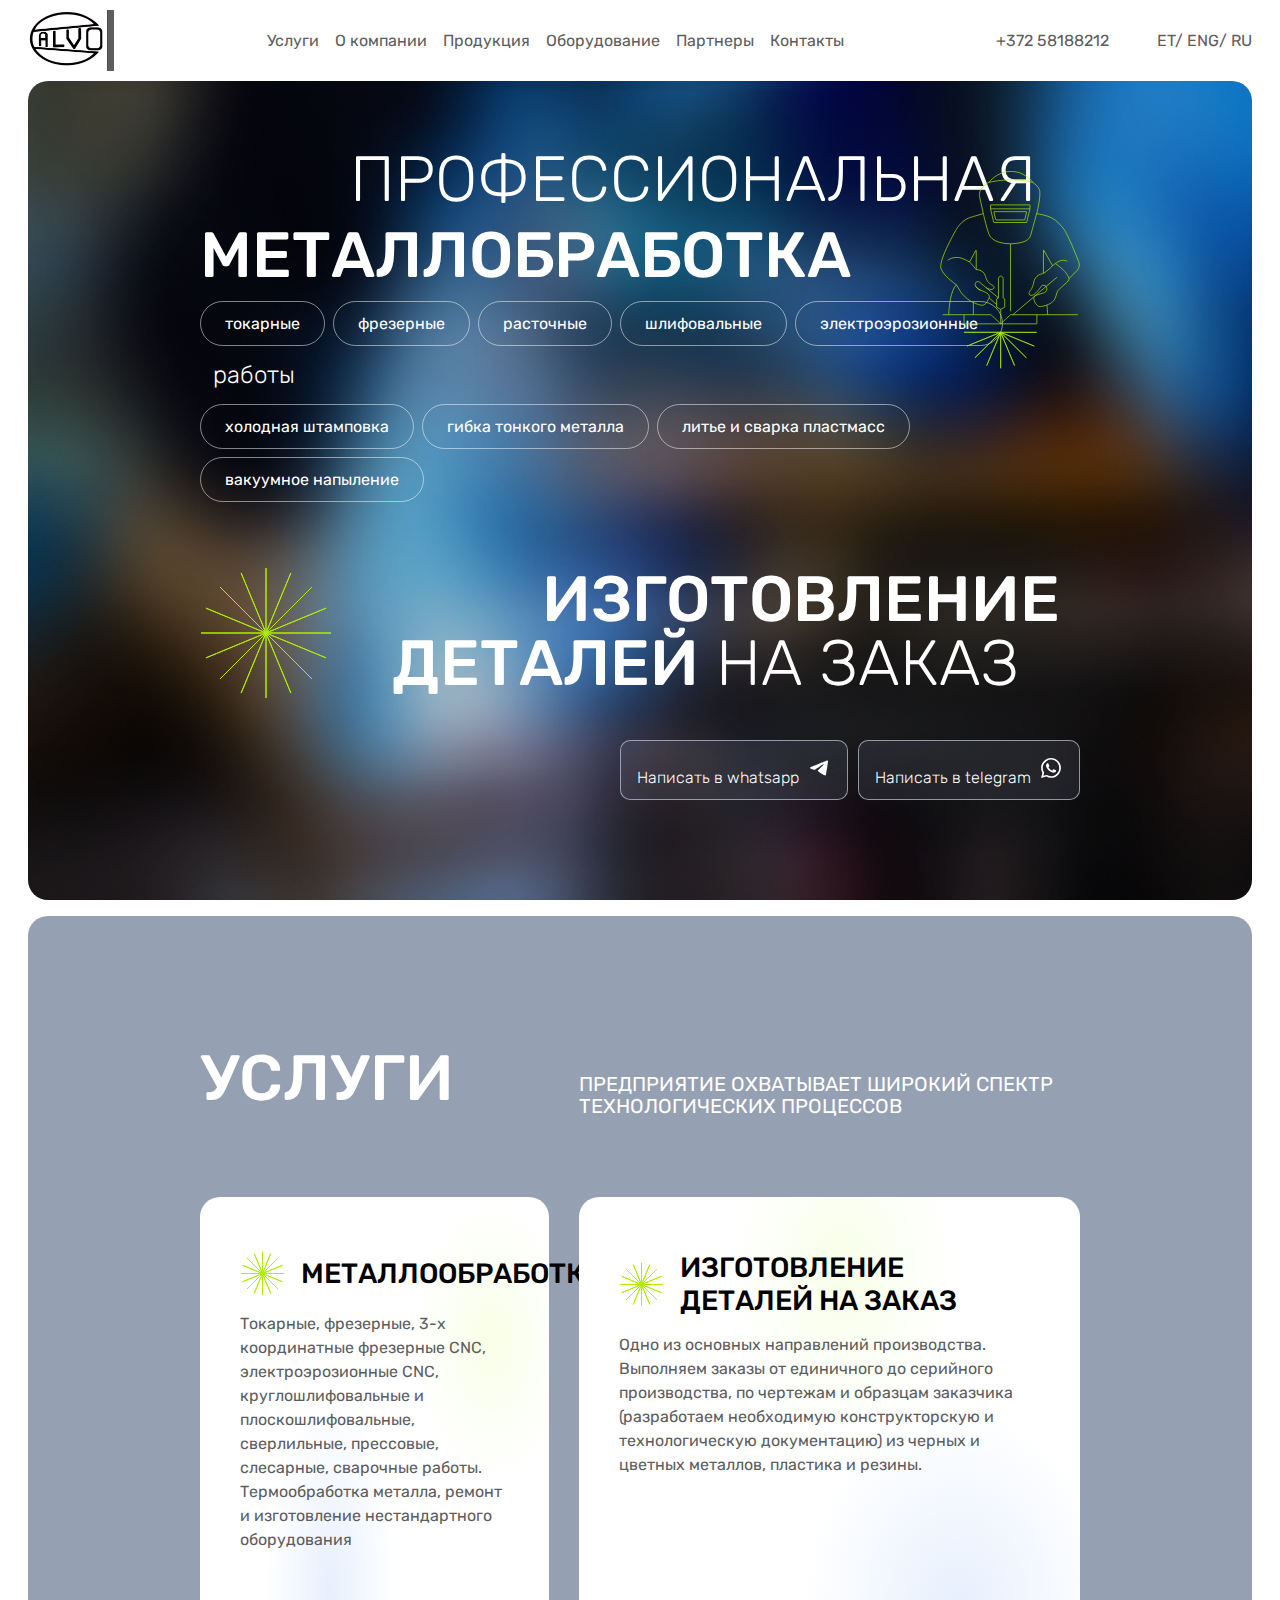
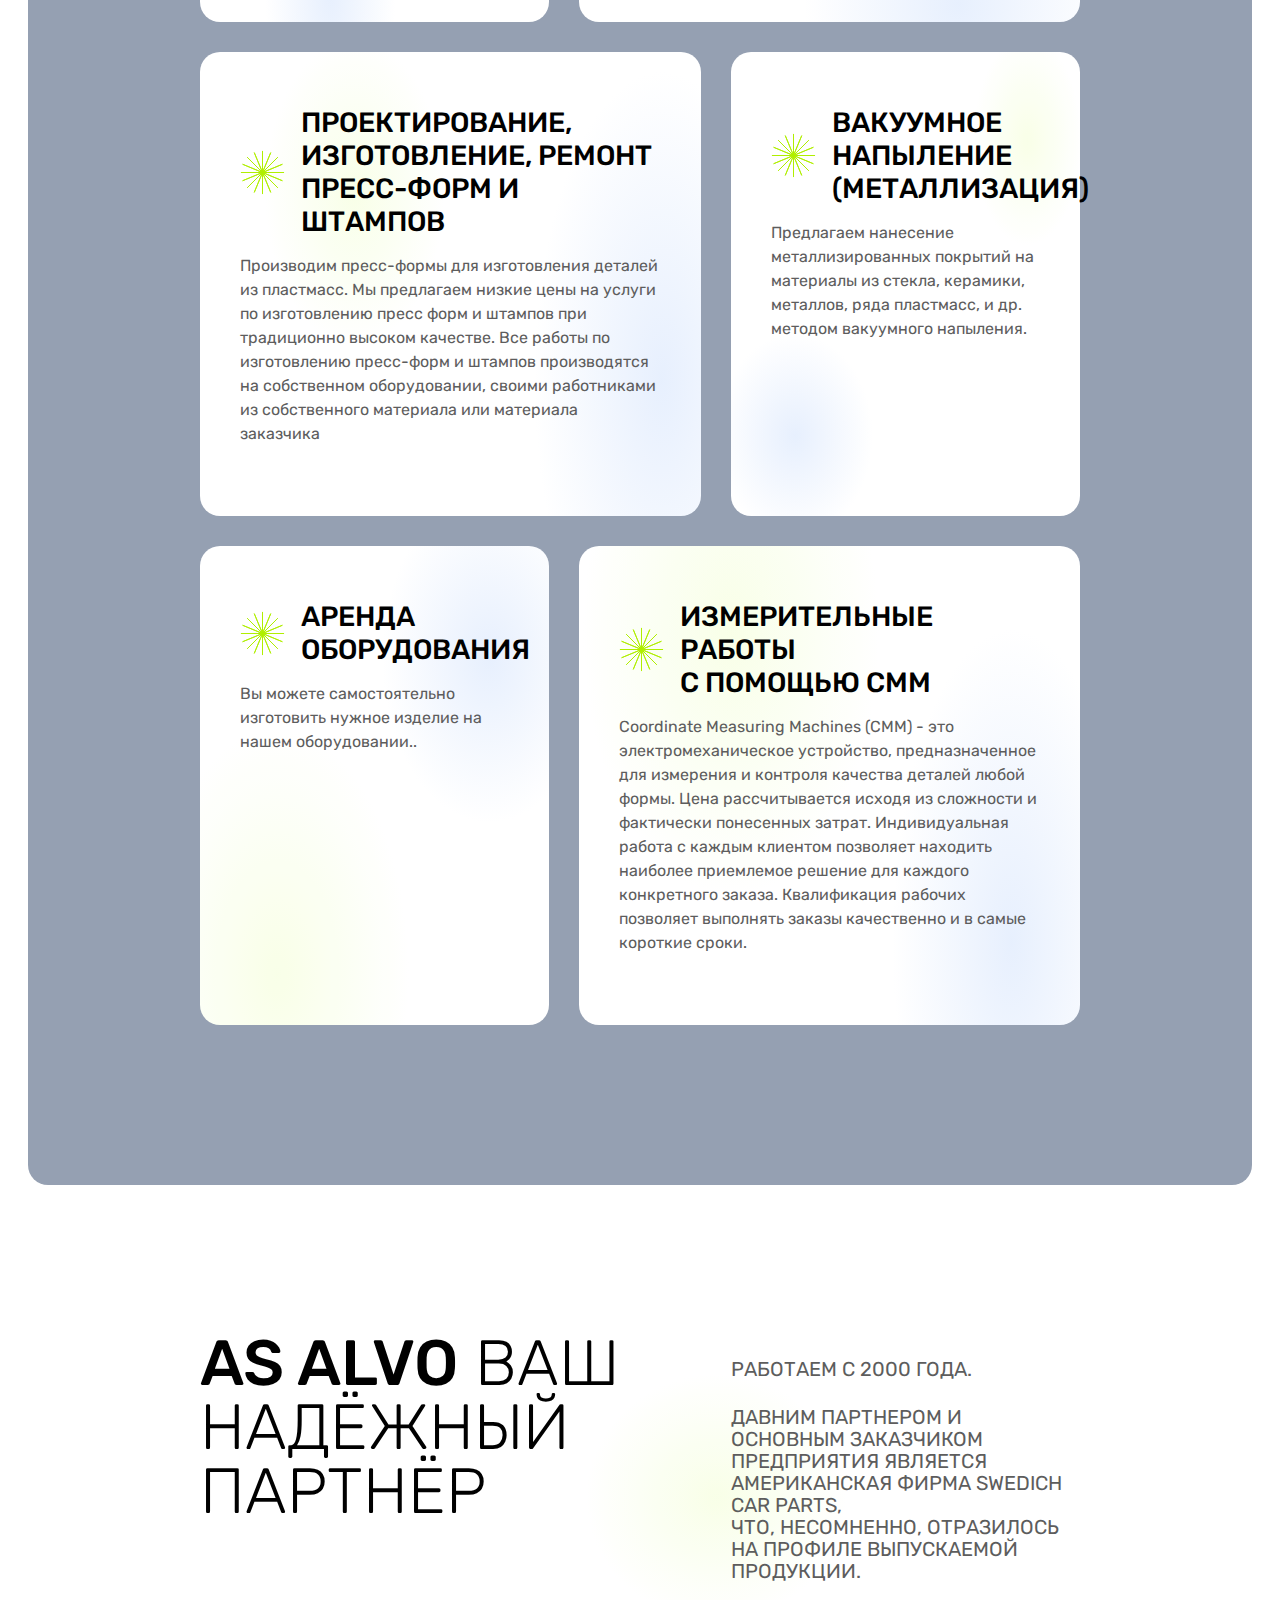
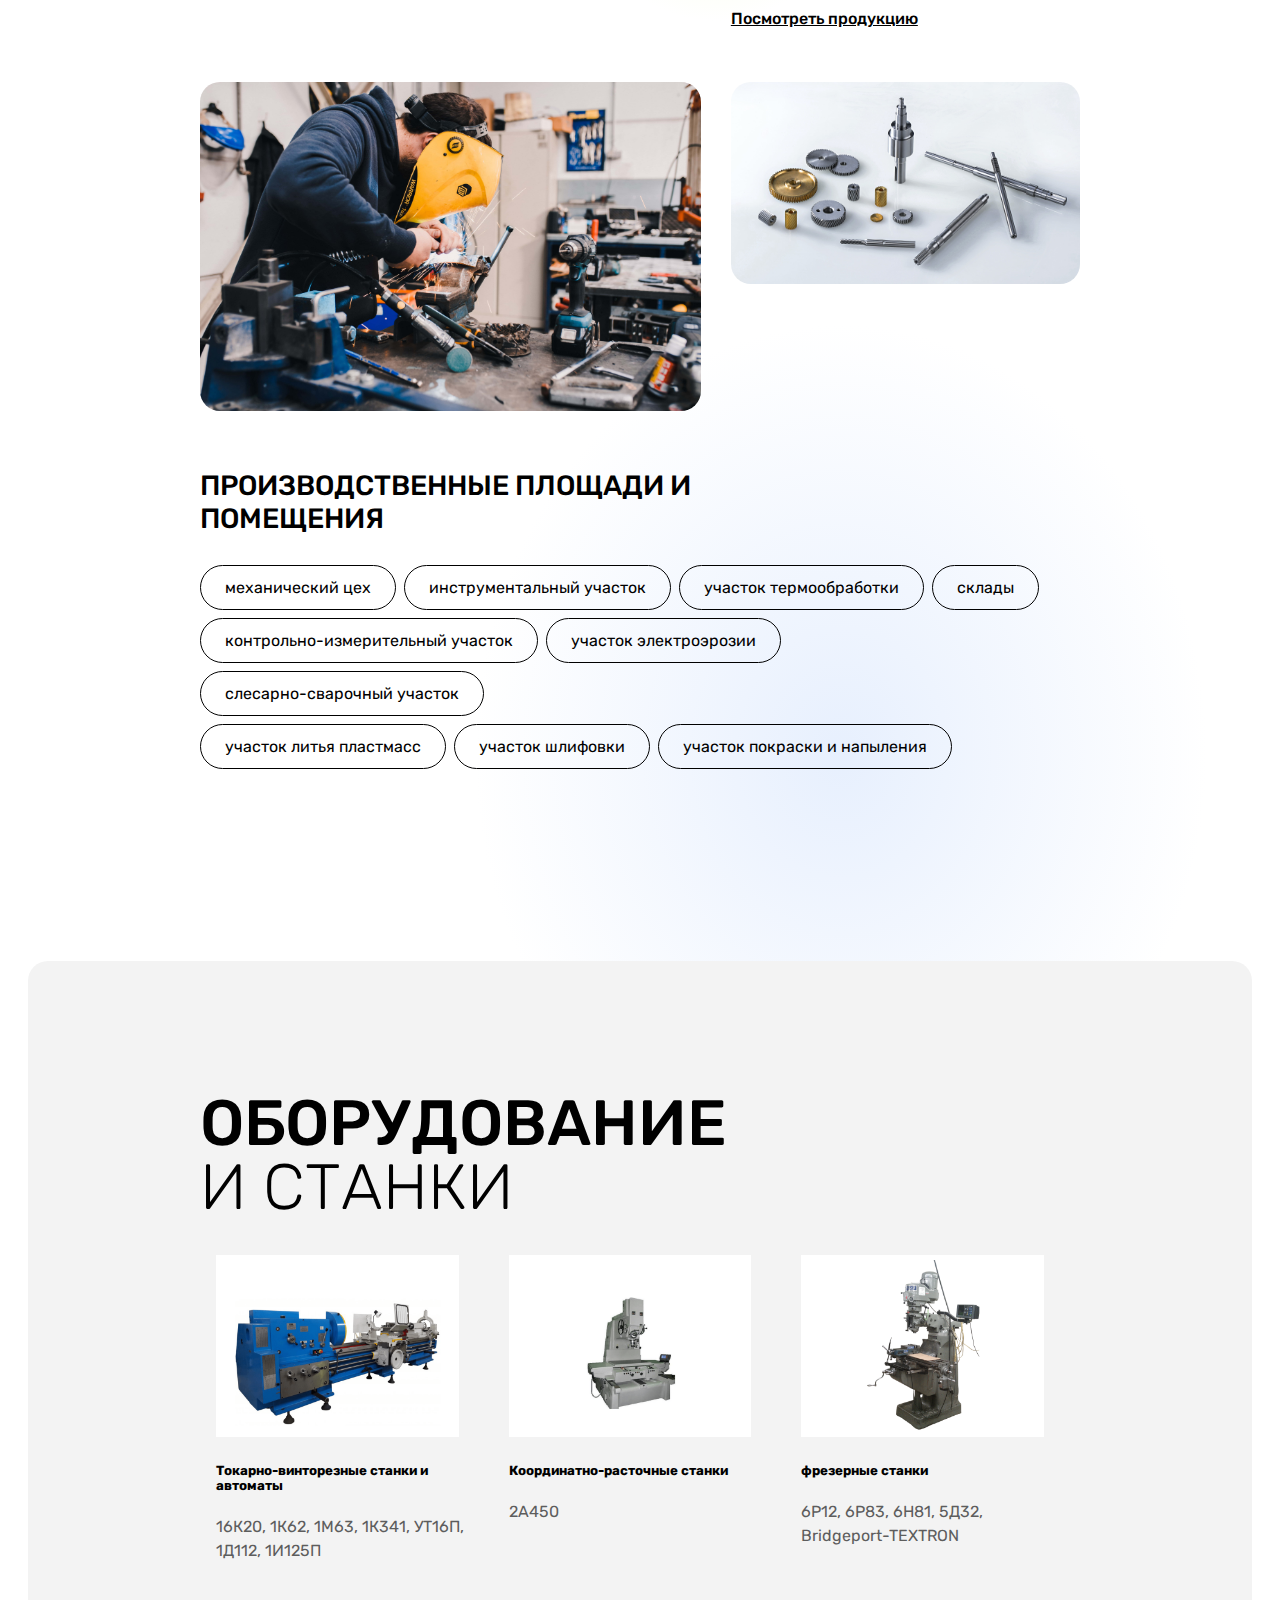
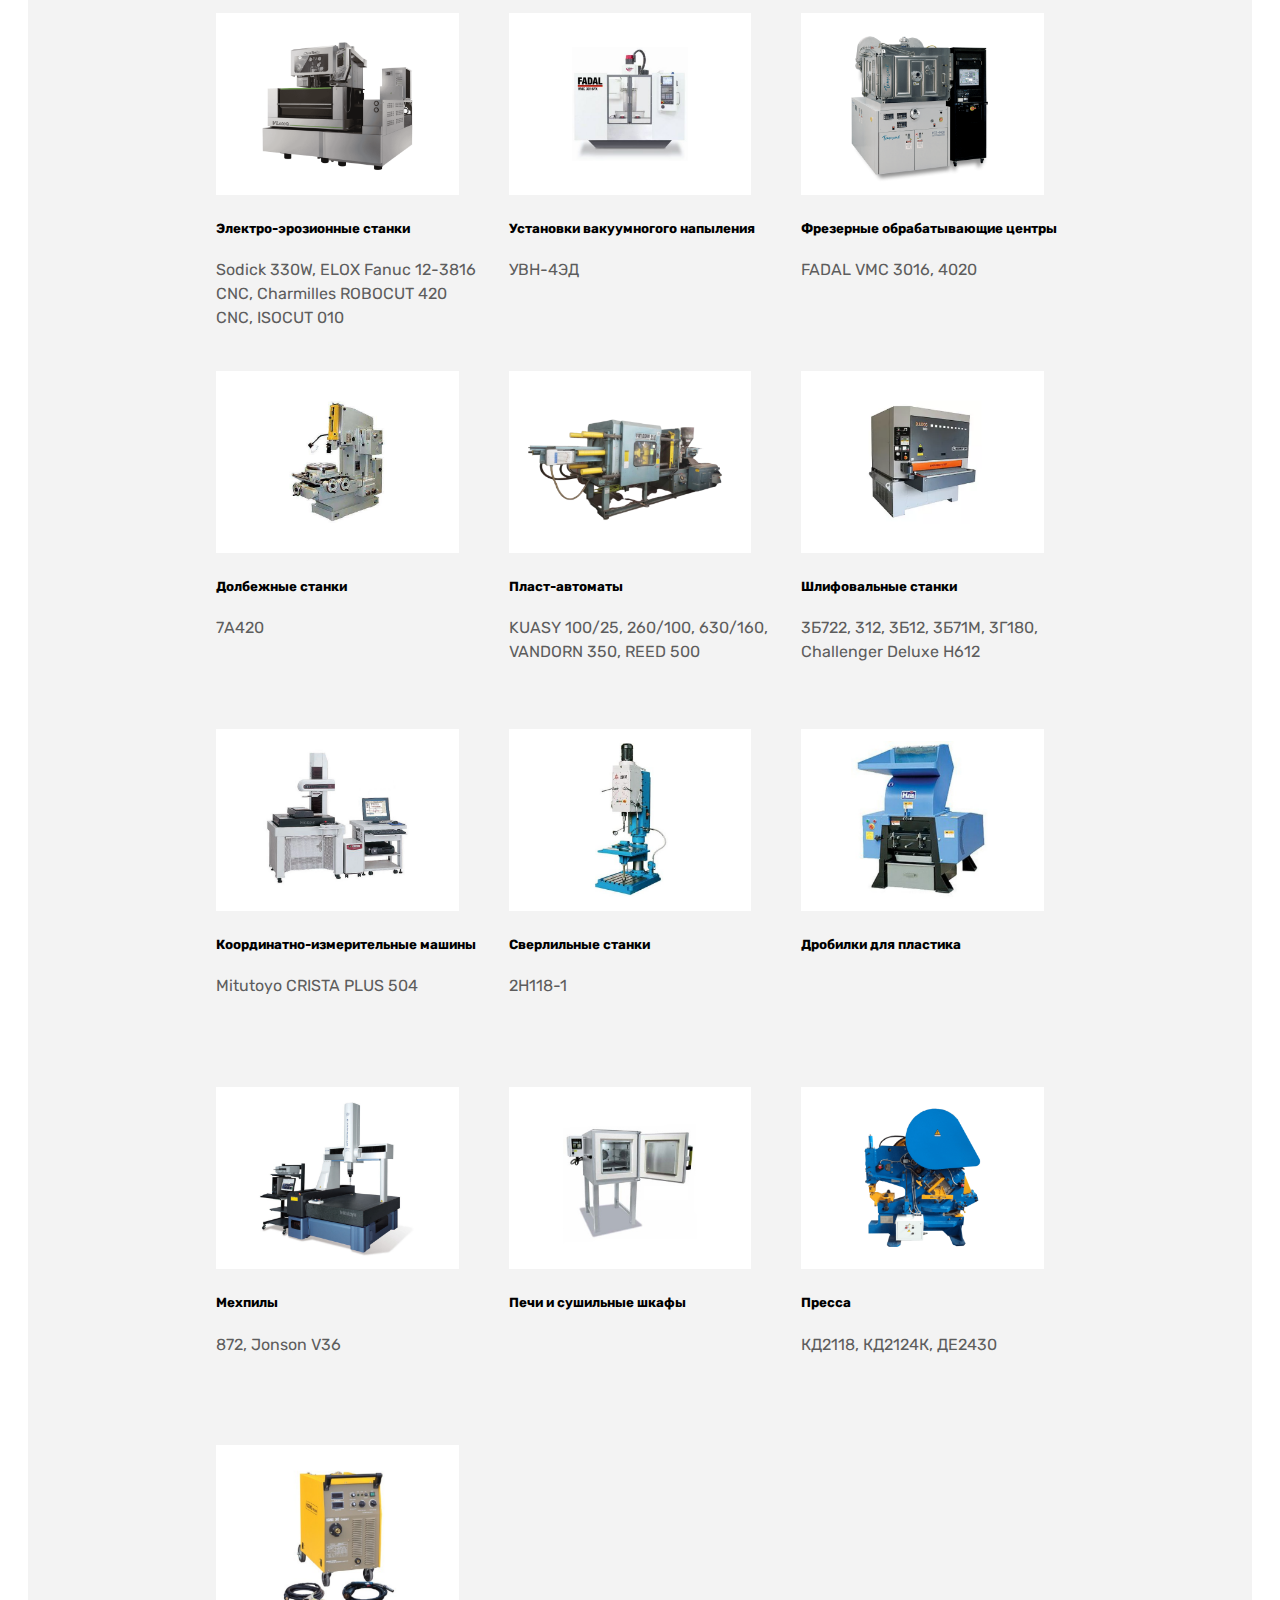
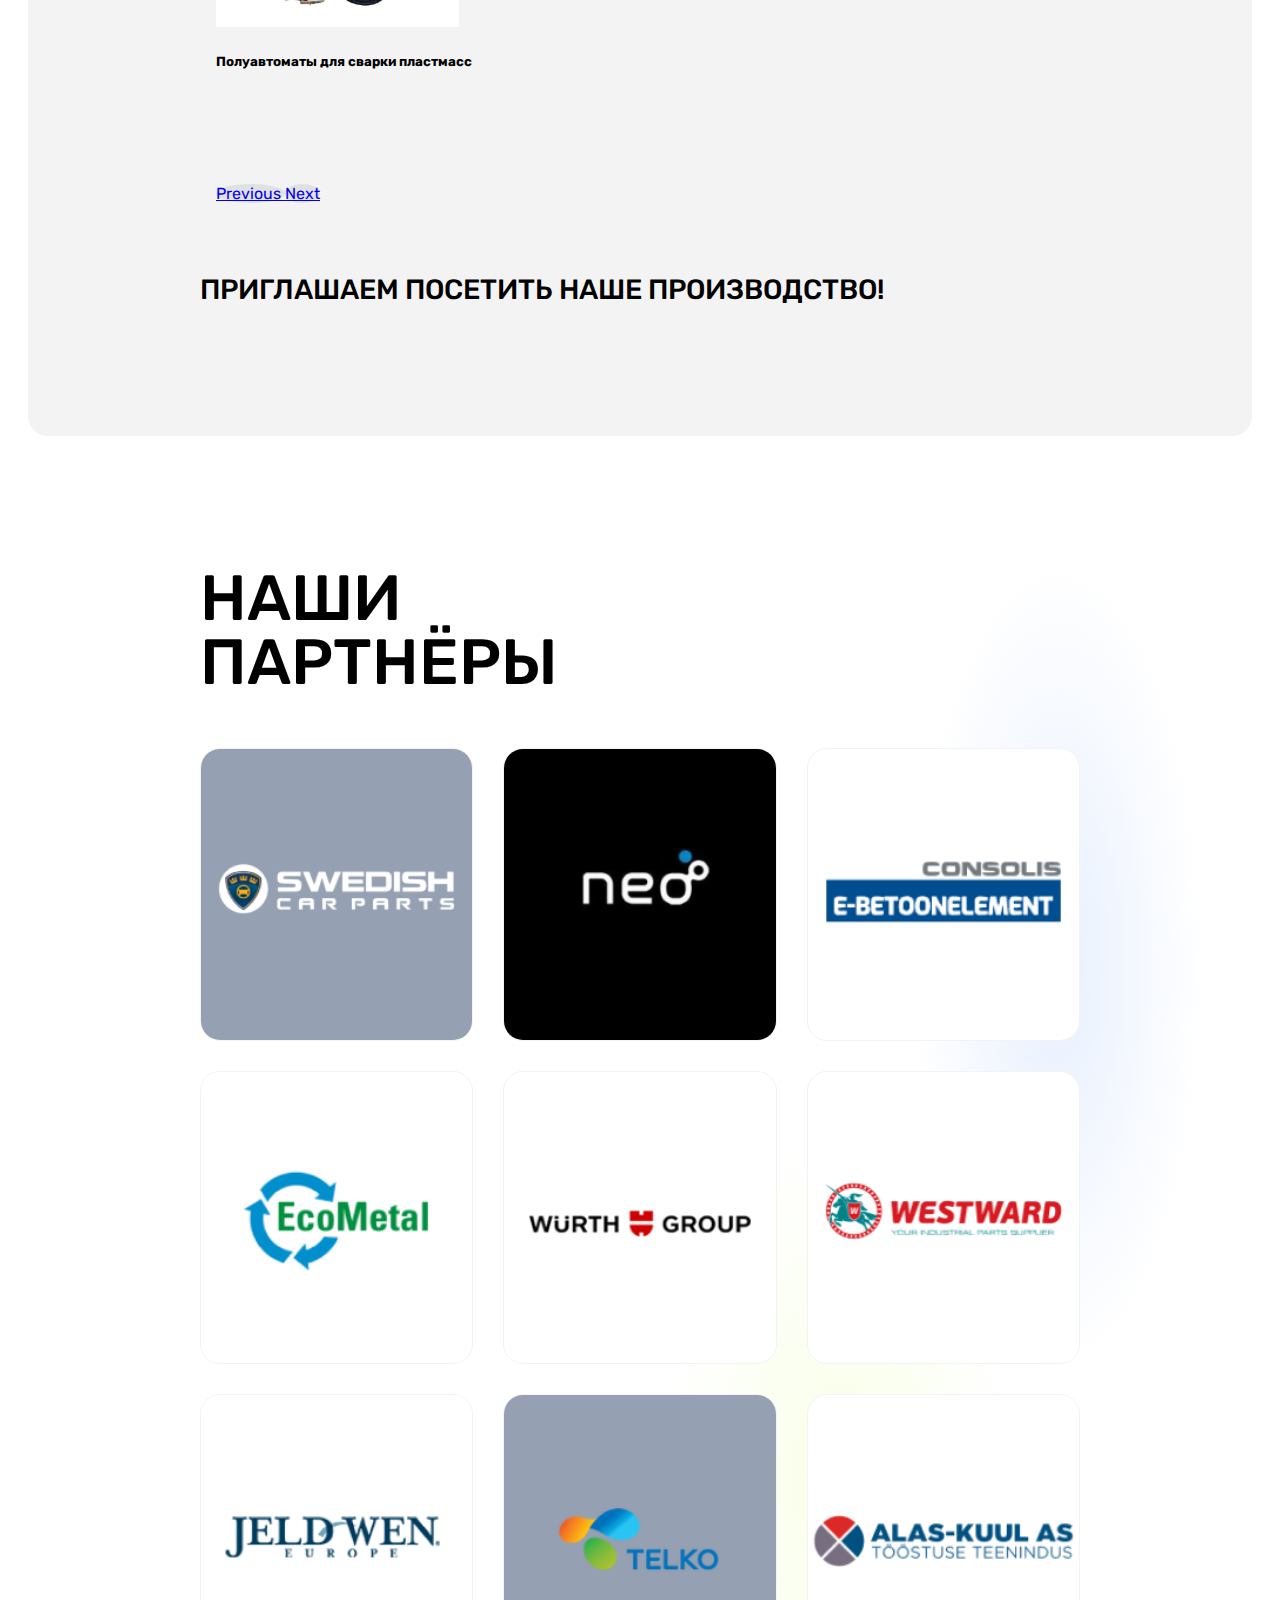
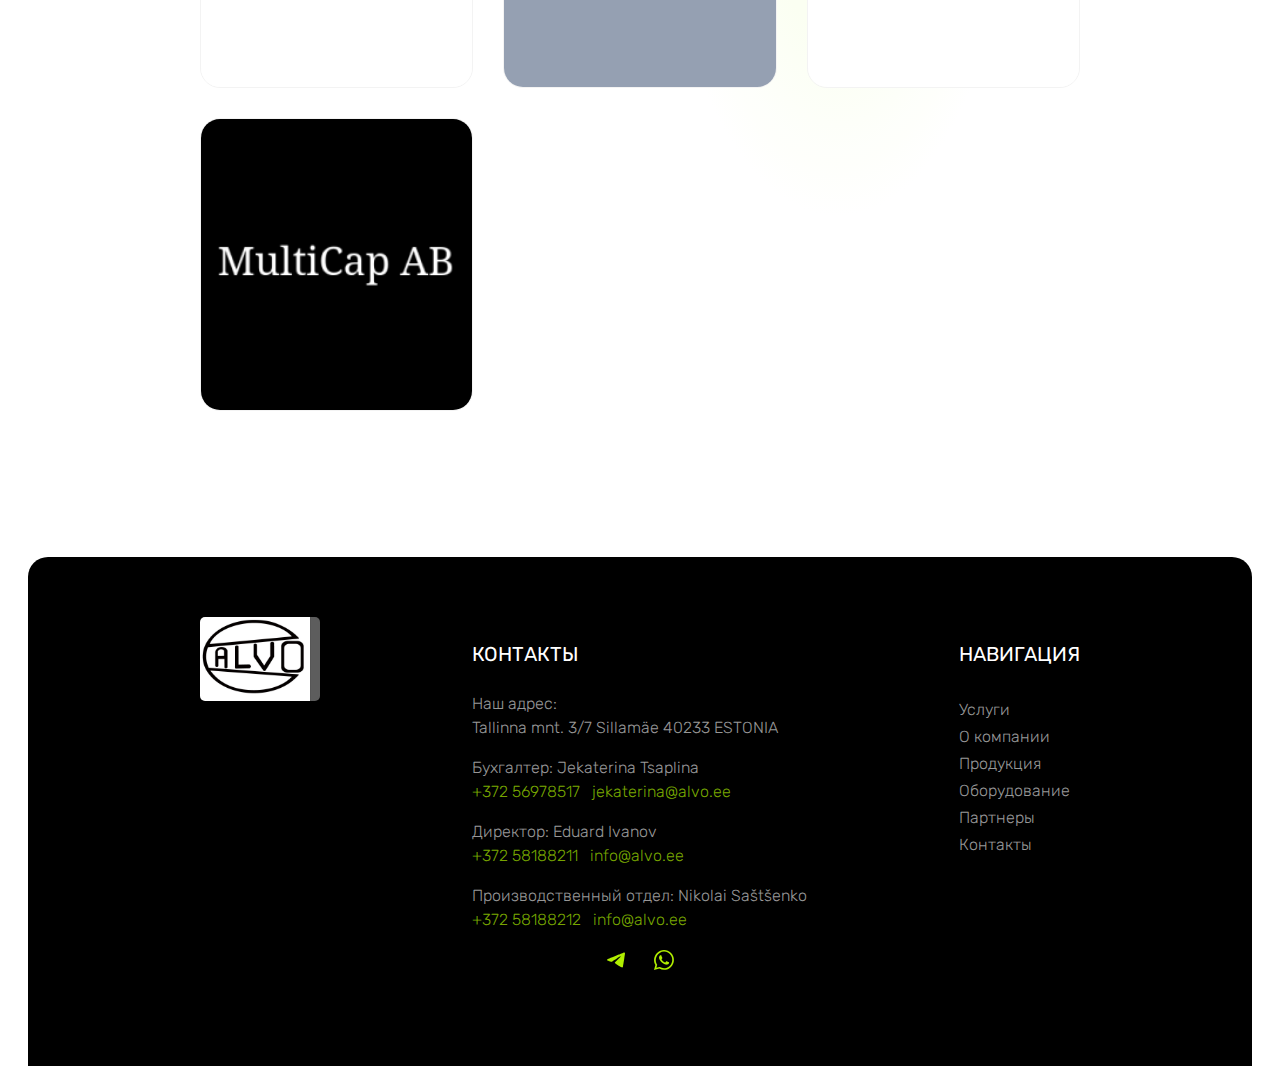
==== commit 86062c1d: "added links" ====
--- a/index.html
+++ b/index.html
@@ -24,7 +24,7 @@
         <div class="nav">
             <a href="#services">Услуги</a>
             <a href="#about">О компании</a>
-            <a href="#products">Продукция</a>
+            <a href="/productPage.html">Продукция</a>
             <a href="#machines">Оборудование</a>
             <a href="#partners">Партнеры</a>
             <a href="#footer">Контакты</a>
@@ -63,7 +63,7 @@
             <div class="menu">
                 <a href="#services">Услуги</a>
                 <a href="#about">О компании</a>
-                <a href="#products">Продукция</a>
+                <a href="/productPage.html">Продукция</a>
                 <a href="#machines">Оборудование</a>
                 <a href="#partners">Партнеры</a>
                 <a href="#footer">Контакты</a>
@@ -191,7 +191,7 @@
                                 круглошлифовальные и плоскошлифовальные, сверлильные, прессовые, слесарные, сварочные
                                 работы. Термообработка металла, ремонт и изготовление нестандартного оборудования</p>
                         </div>
-                        <a href="" class="order">Заказать услугу</a>
+                        <!-- <a href="" class="order">Заказать услугу</a> -->
                     </div>
                 </div>
 
@@ -206,7 +206,7 @@
                                 производства, по чертежам и образцам заказчика (разработаем необходимую конструкторскую
                                 и технологическую документацию) из черных и цветных металлов, пластика и резины.</p>
                         </div>
-                        <a href="" class="order">Заказать услугу</a>
+                        <!-- <a href="" class="order">Заказать услугу</a> -->
                     </div>
                 </div>
 
@@ -222,7 +222,7 @@
                                 работы по изготовлению пресс-форм и штампов производятся на собственном оборудовании,
                                 своими работниками из собственного материала или материала заказчика</p>
                         </div>
-                        <a href="" class="order">Заказать услугу</a>
+                        <!-- <a href="" class="order">Заказать услугу</a> -->
                     </div>
                 </div>
                 <div class="col-sm-12 col-xs-12 col-lg-5 col-md-12 m-b-30">
@@ -235,7 +235,7 @@
                             <p>Предлагаем нанесение металлизированных покрытий на материалы из стекла, керамики,
                                 металлов, ряда пластмасс, и др. методом вакуумного напыления.</p>
                         </div>
-                        <a href="" class="order">Заказать услугу</a>
+                        <!-- <a href="" class="order">Заказать услугу</a> -->
                     </div>
                 </div>
                 <div class="col-sm-12 col-xs-12 col-lg-5 col-md-12 m-b-30">
@@ -247,7 +247,7 @@
                             </div>
                             <p>Вы можете самостоятельно изготовить нужное изделие на нашем оборудовании..</p>
                         </div>
-                        <a href="" class="order">Заказать услугу</a>
+                        <!-- <a href="" class="order">Заказать услугу</a> -->
                     </div>
                 </div>
                 <div class=" col-xs-12 col-lg-7 col-md-12 m-b-30">
@@ -265,7 +265,7 @@
                                 Квалификация рабочих позволяет выполнять заказы качественно и в самые короткие сроки.
                             </p>
                         </div>
-                        <a href="" class="order">Заказать услугу</a>
+                        <!-- <a href="" class="order">Заказать услугу</a> -->
                     </div>
                 </div>
             </div>
@@ -283,7 +283,7 @@
                     <h4 class="grey"> Давним партнером и основным заказчиком предприятия является американская фирма
                         Swedich Car Parts, <br> что, несомненно, отразилось на профиле выпускаемой продукции.
                     </h4>
-                    <a class="see__products" href="">Посмотреть продукцию</a>
+                    <a class="see__products" href="/productPage.html">Посмотреть продукцию</a>
                 </div>
             </div>
             <div class="row m-b-54">
@@ -566,7 +566,7 @@
                 <h4>Навигация</h4>
                 <a href="#services">Услуги</a>
                 <a href="#about">О компании</a>
-                <a href="#products">Продукция</a>
+                <a href="/productPage.html">Продукция</a>
                 <a href="#machines">Оборудование</a>
                 <a href="#partners">Партнеры</a>
                 <a href="#contacts">Контакты</a>
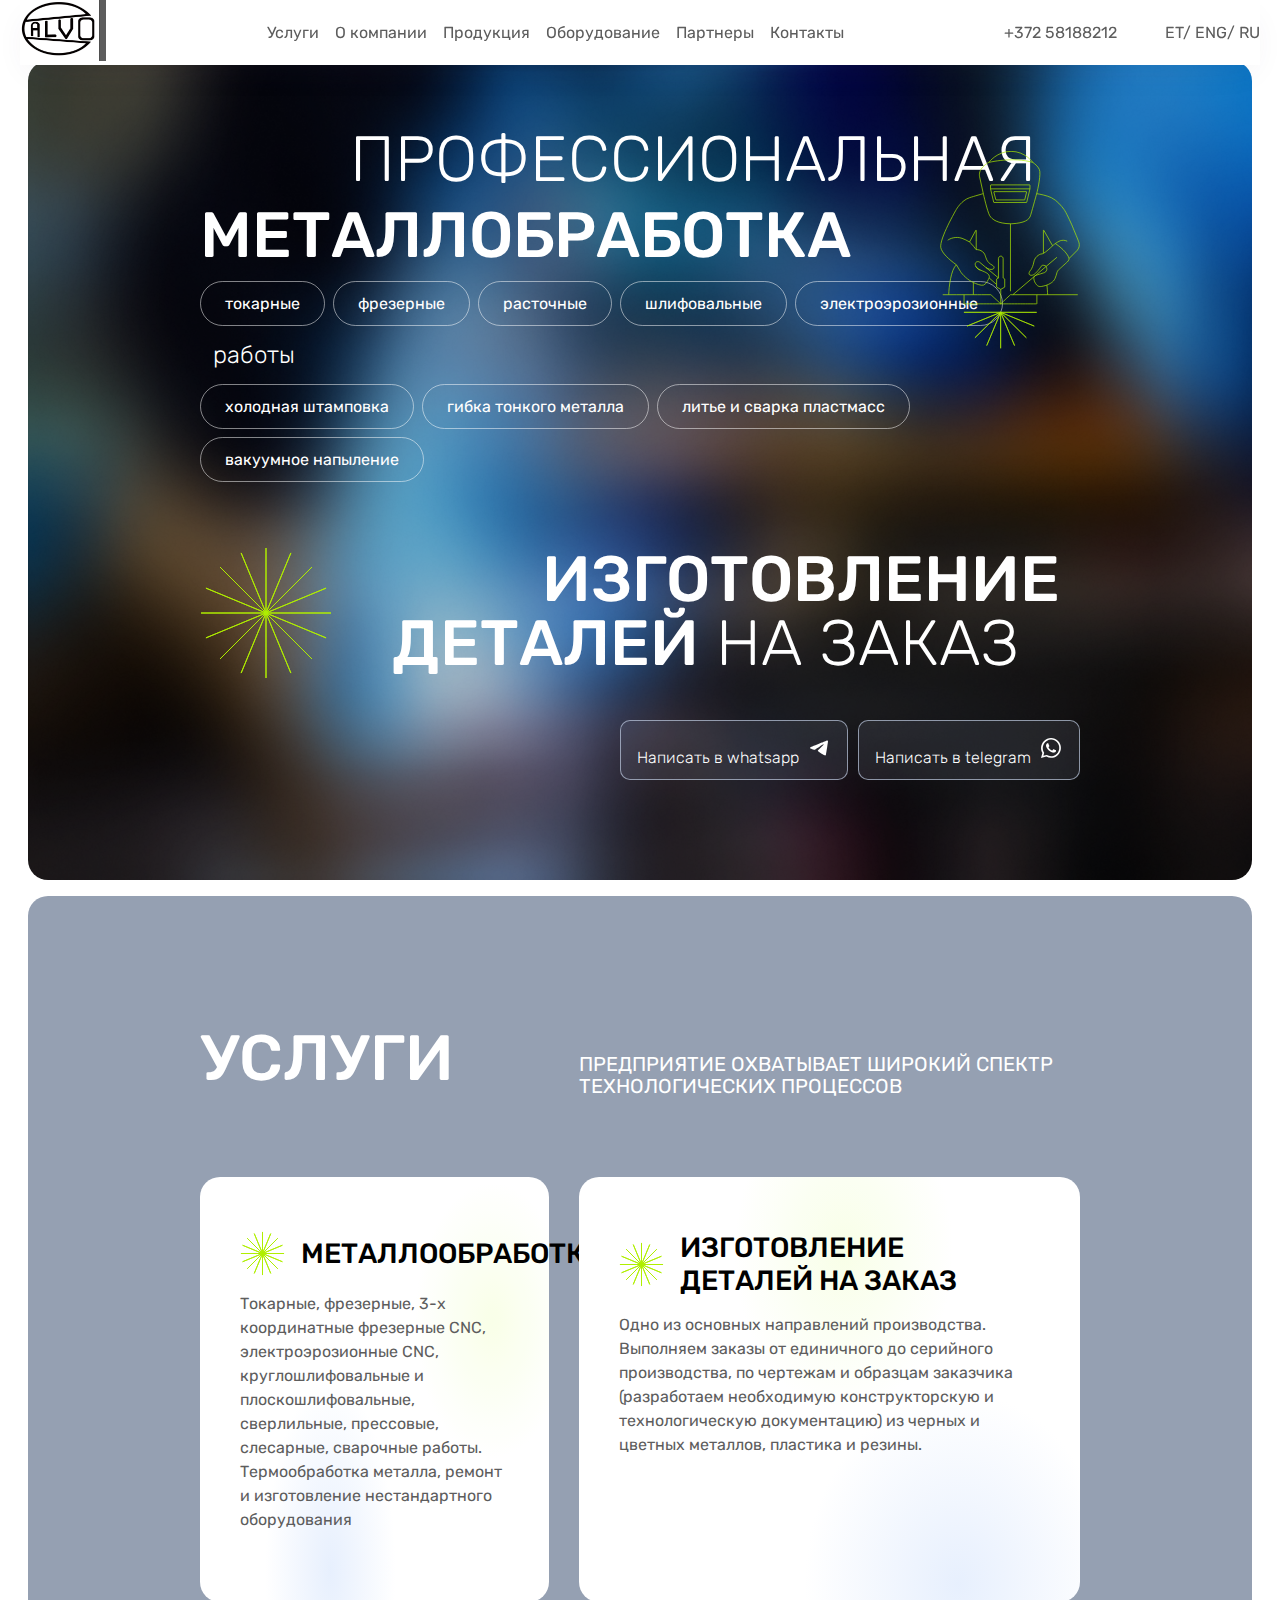
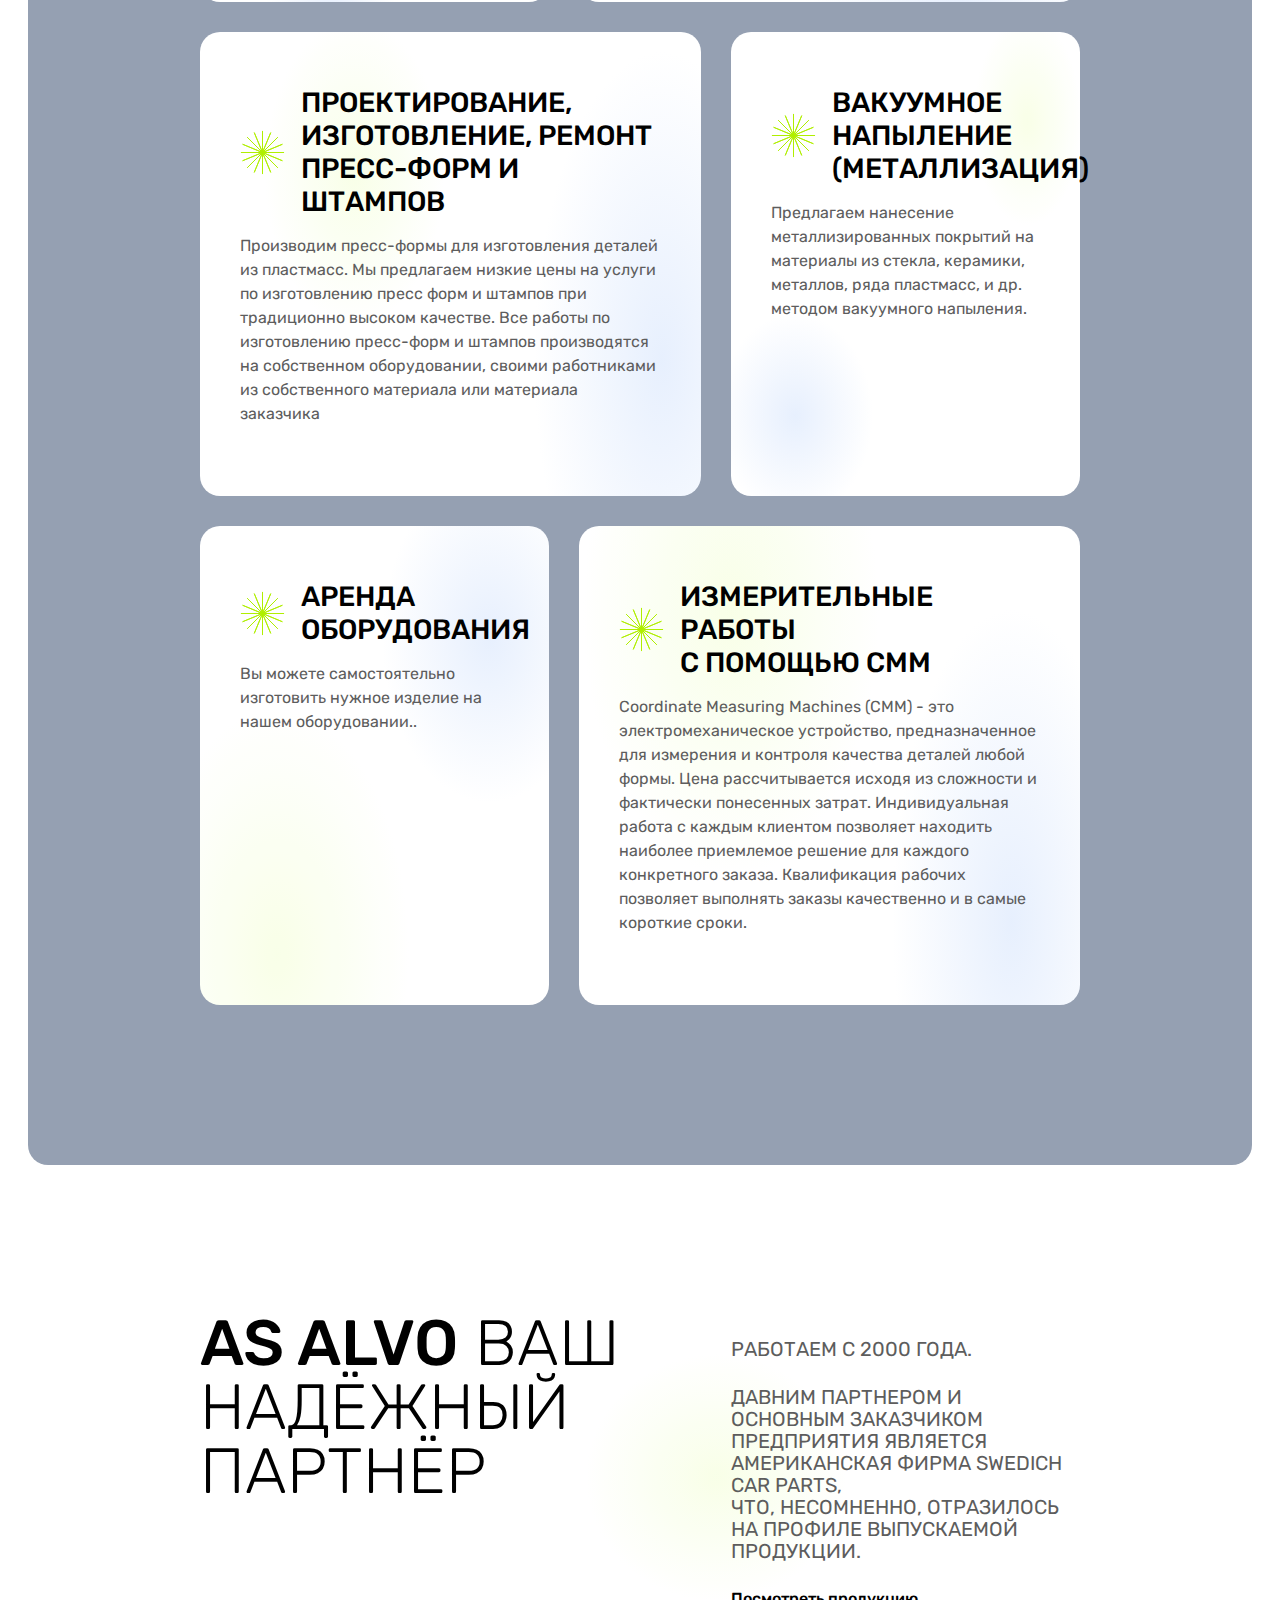
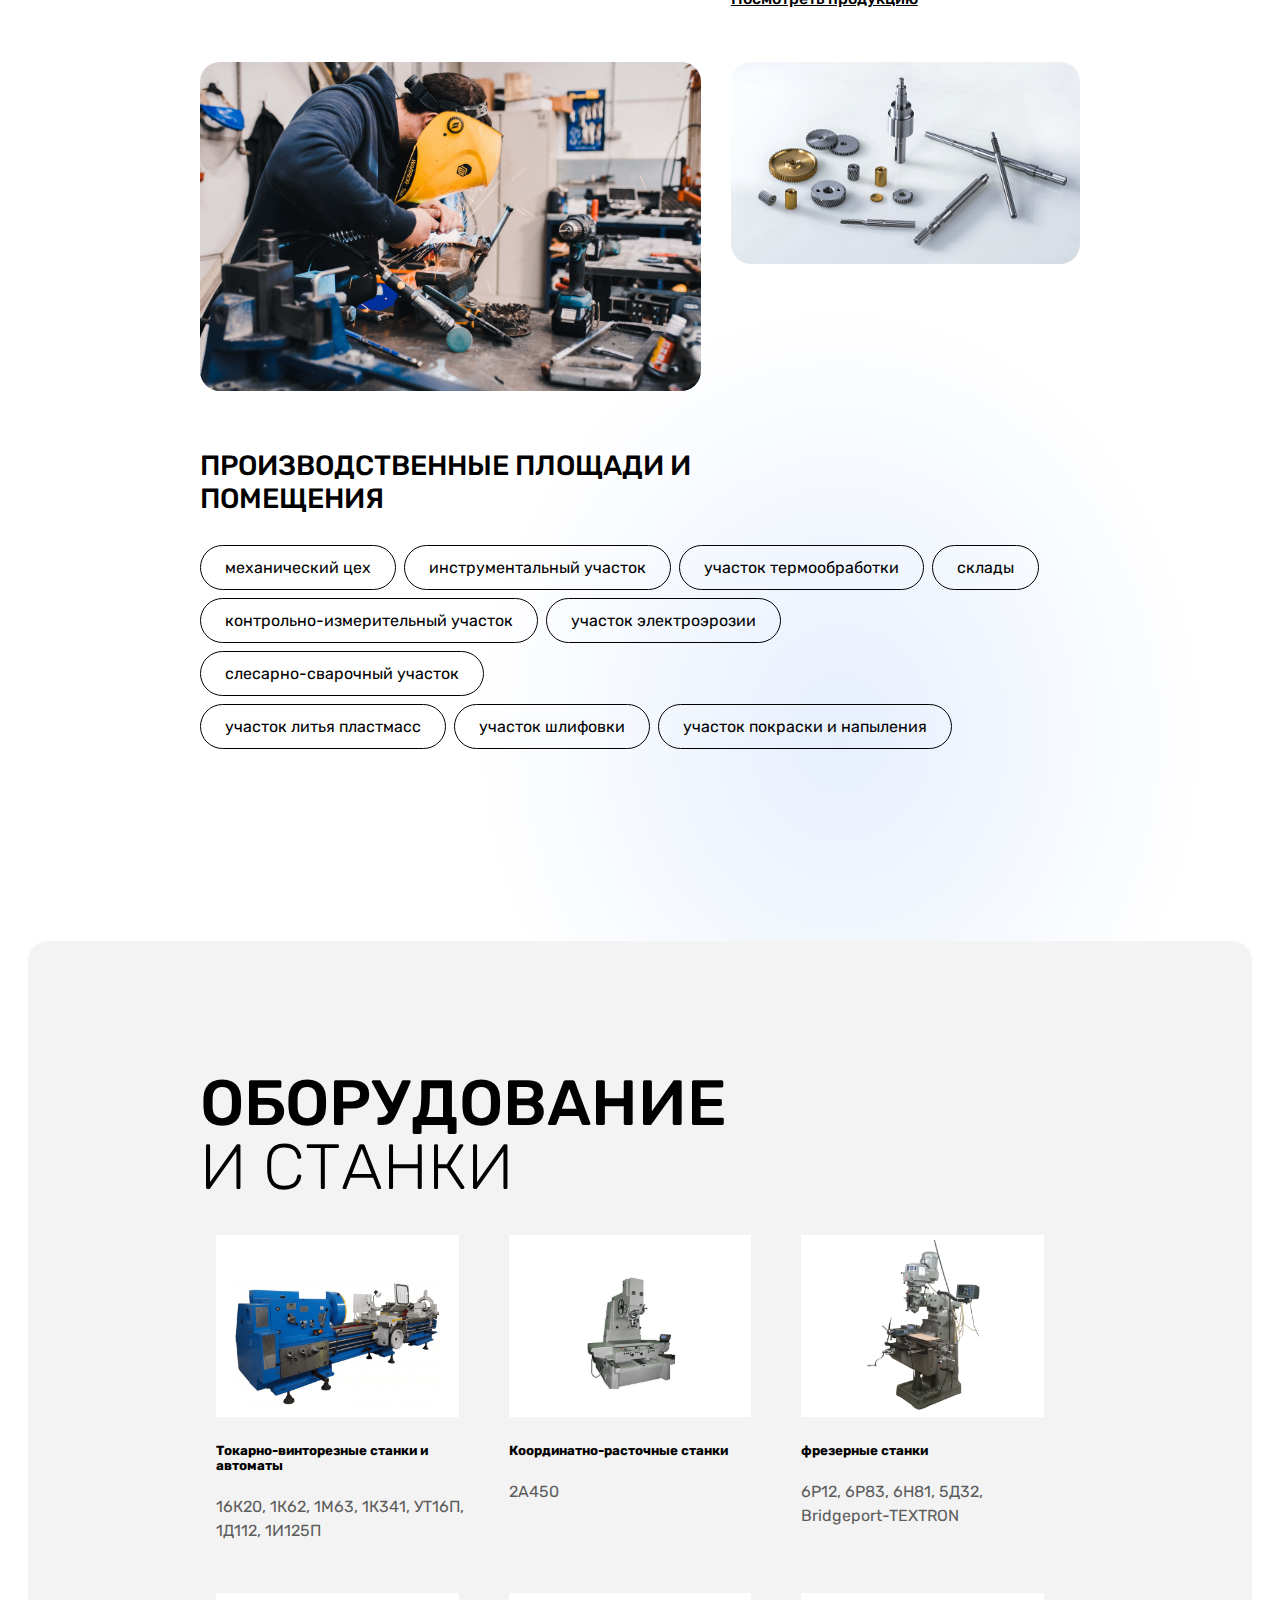
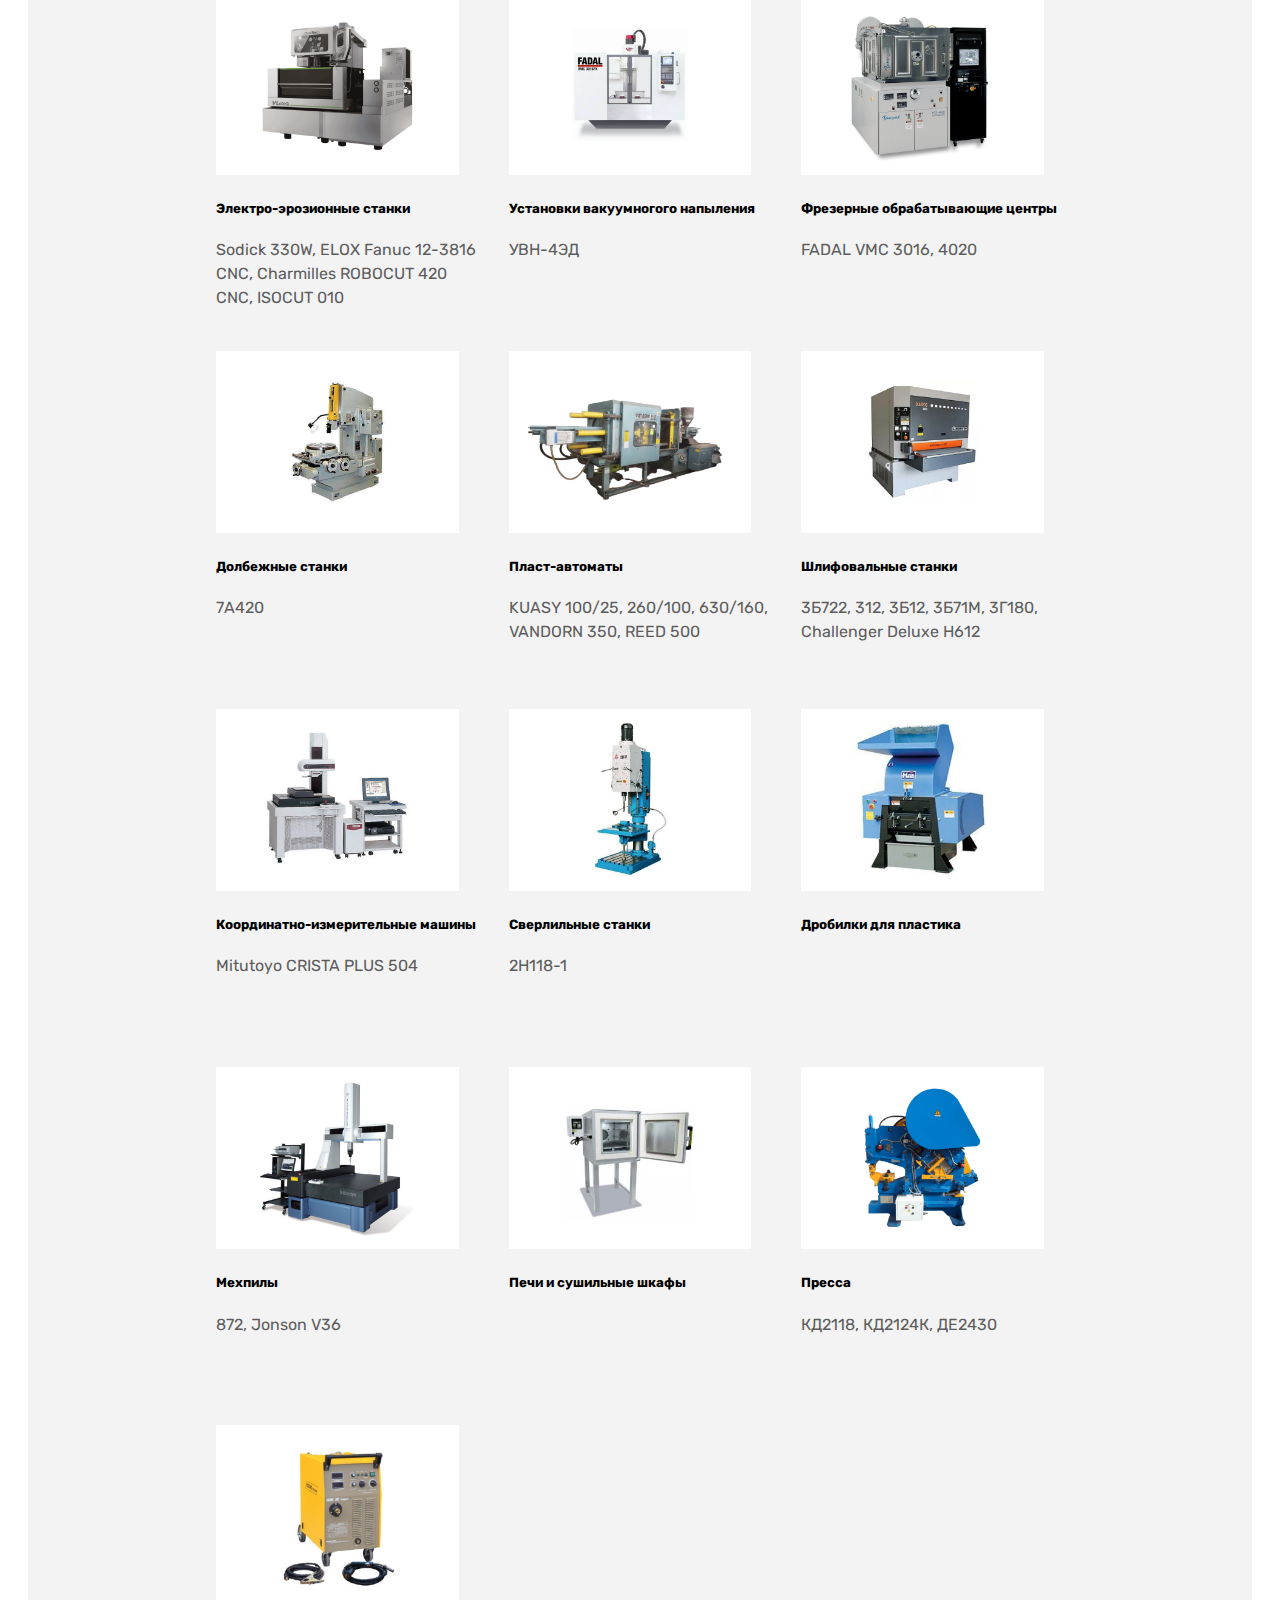
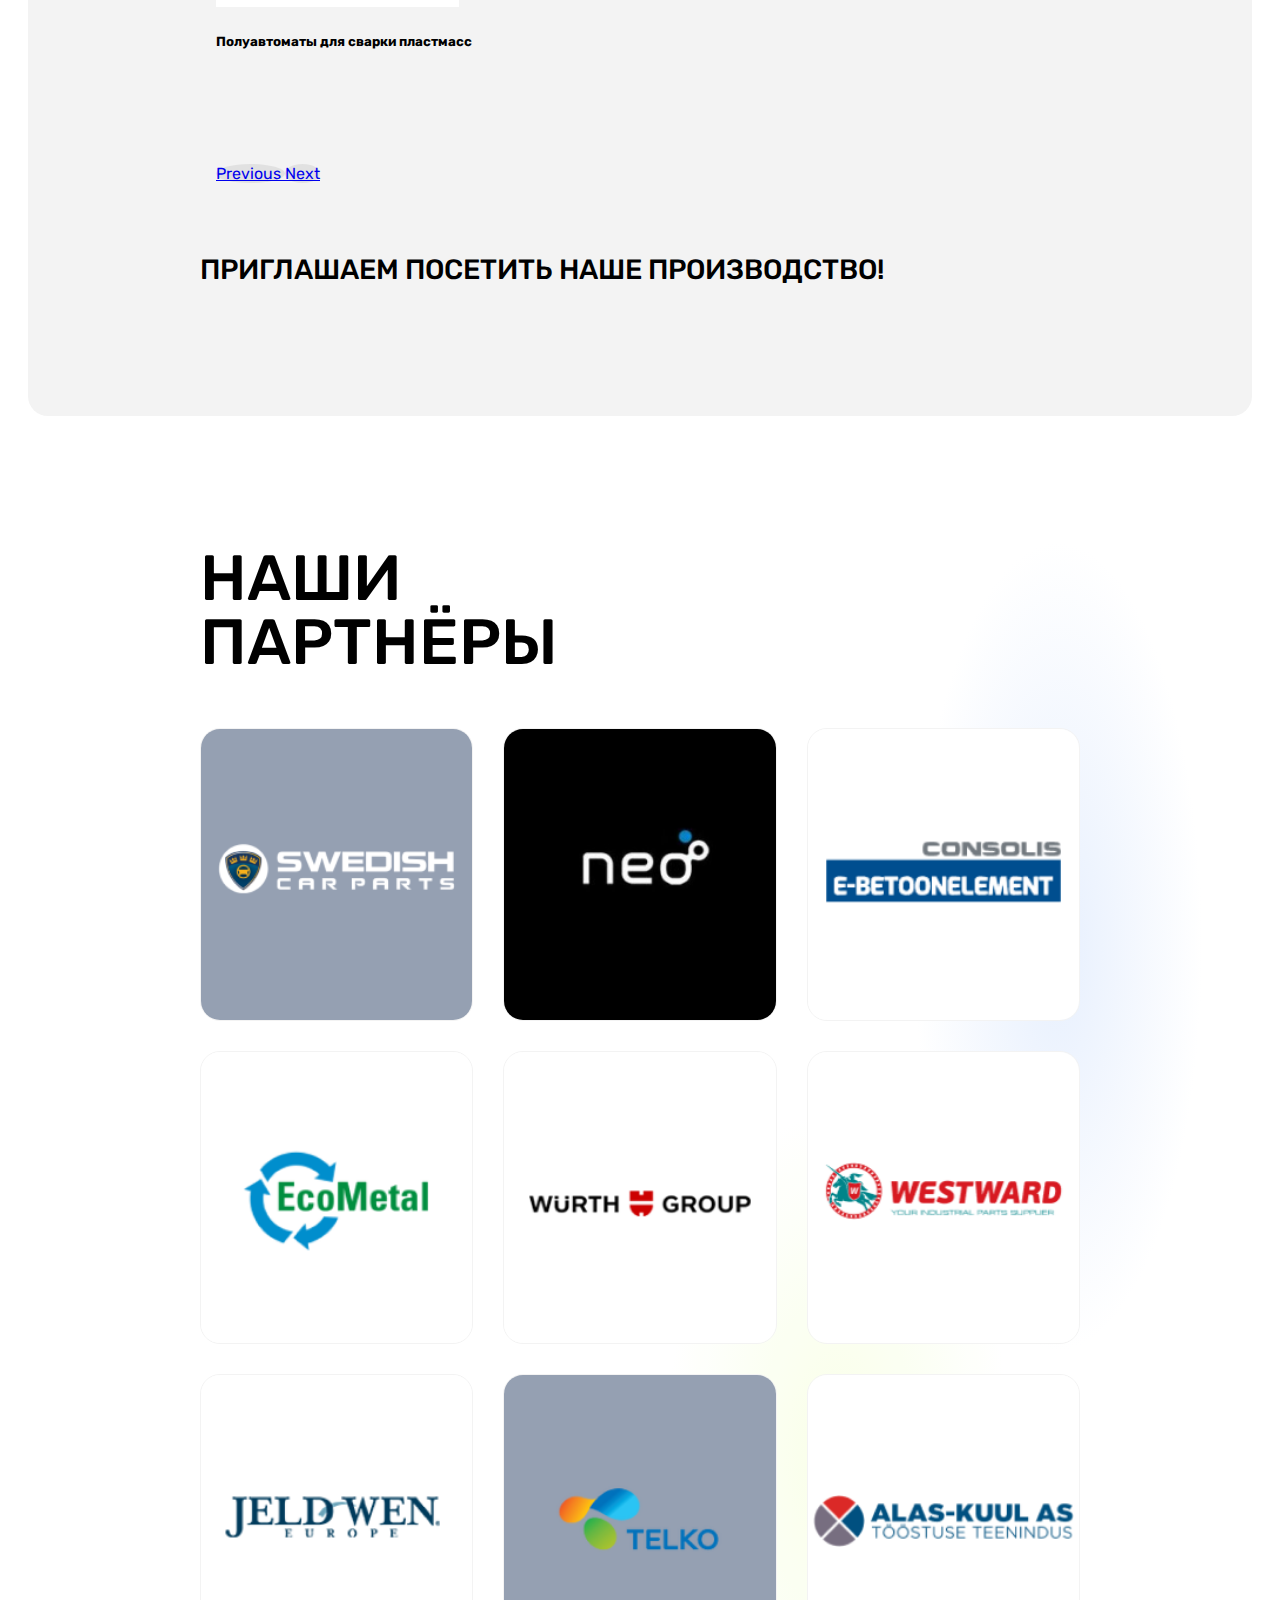
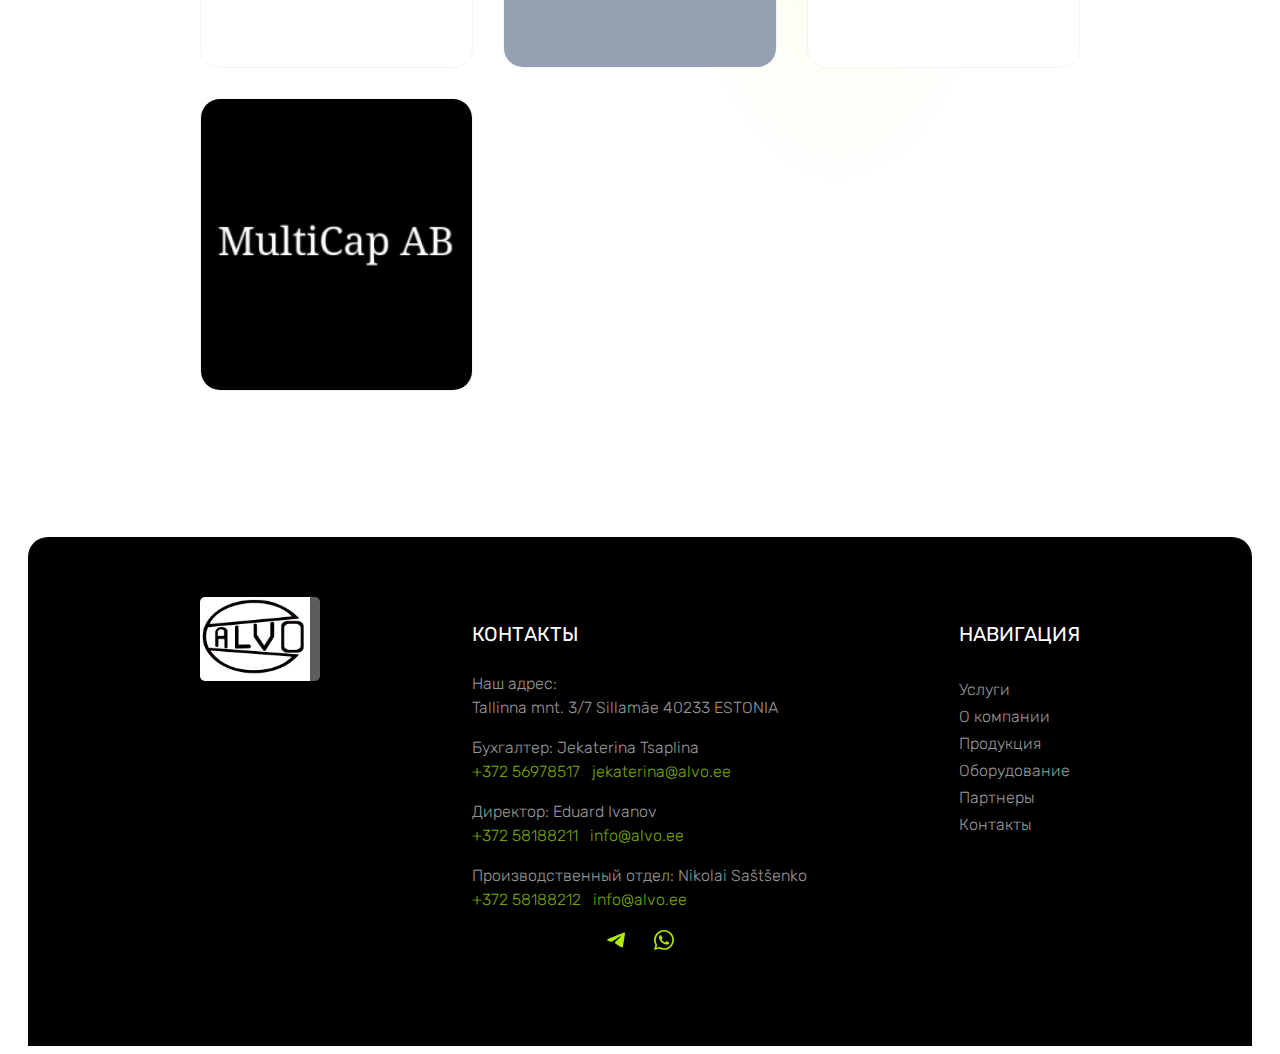
==== commit 95c9a50a: "header fixed" ====
--- a/index.html
+++ b/index.html
@@ -24,7 +24,7 @@
         <div class="nav">
             <a href="#services">Услуги</a>
             <a href="#about">О компании</a>
-            <a href="/productPage.html">Продукция</a>
+            <a href="/Alvo_project/productPage.html">Продукция</a>
             <a href="#machines">Оборудование</a>
             <a href="#partners">Партнеры</a>
             <a href="#footer">Контакты</a>
@@ -58,12 +58,12 @@
     </div> -->
 
     <header>
-        <div class="header__since1024">
-            <img class="header__logo" src="img/logo.jpg">
+        <div class="header__since1024 header__scrolled ">
+            <a href="/Alvo_project/"><img class="header__logo" src="img/logo.jpg"></a>
             <div class="menu">
                 <a href="#services">Услуги</a>
                 <a href="#about">О компании</a>
-                <a href="/productPage.html">Продукция</a>
+                <a href="/Alvo_project/productPage.html">Продукция</a>
                 <a href="#machines">Оборудование</a>
                 <a href="#partners">Партнеры</a>
                 <a href="#footer">Контакты</a>
@@ -78,8 +78,8 @@
 
             </div>
         </div>
-        <div class="header__before1024">
-            <img class="header__logo" src="img/logo.jpg">
+        <div class="header__before1024 header__scrolled">
+            <a href="/Alvo_project/"><img class="header__logo" src="img/logo.jpg"></a>
             <div class="language">
                 <a href="#et">et/</a>
                 <a href="#eng">eng/</a>
@@ -283,7 +283,7 @@
                     <h4 class="grey"> Давним партнером и основным заказчиком предприятия является американская фирма
                         Swedich Car Parts, <br> что, несомненно, отразилось на профиле выпускаемой продукции.
                     </h4>
-                    <a class="see__products" href="/productPage.html">Посмотреть продукцию</a>
+                    <a class="see__products" href="/Alvo_project/productPage.html">Посмотреть продукцию</a>
                 </div>
             </div>
             <div class="row m-b-54">
@@ -566,7 +566,7 @@
                 <h4>Навигация</h4>
                 <a href="#services">Услуги</a>
                 <a href="#about">О компании</a>
-                <a href="/productPage.html">Продукция</a>
+                <a href="/Alvo_project/productPage.html">Продукция</a>
                 <a href="#machines">Оборудование</a>
                 <a href="#partners">Партнеры</a>
                 <a href="#contacts">Контакты</a>
--- a/style.css
+++ b/style.css
@@ -1,5 +1,5 @@
 html {
-    overlay scroll-behavior: smooth;
+    scroll-behavior: smooth;
 
 }
 
@@ -11,7 +11,19 @@
     display: flex;
     justify-content: space-between;
     align-items: center;
-    margin: 10px 20px 10px 20px;
+    margin: 0 20px;
+    position: fixed;
+    top: 0;
+    left: 0;
+    right: 0;
+    z-index: 1;
+    transition: box-shadow, background-color .25s ease;
+
+}
+
+.header__scrolled {
+    background-color: white;
+    box-shadow: 0 12px 34px -11px rgb(65 62 101 / 10%);
 }
 
 .popup {
@@ -34,9 +46,11 @@
     margin-bottom: 54px;
     ;
 }
-.m-r-8{
-margin-right: 8px;
-}
+
+.m-r-8 {
+    margin-right: 8px;
+}
+
 .m-t-54 {
     margin-top: 54px;
 }
@@ -96,7 +110,7 @@
     min-height: calc(100vh - 81px);
     height: calc(100vh - 81px);
     color: white;
-    margin: 0 20px;
+    margin: 61px 20px 0 20px;
 }
 
 .first__screen {
@@ -122,12 +136,13 @@
 
 .messengers {
     display: flex;
-    align-items:center;
+    align-items: center;
     justify-content: flex-end;
     margin-bottom: 100px;
     gap: 10px;
-   
-}
+
+}
+
 .messenger {
     display: flex;
     width: fit-content;
@@ -138,6 +153,7 @@
     border-radius: 10px;
     padding: 8px 16px;
 }
+
 .messenger p {
     margin-bottom: 0;
     margin-right: 8px;
@@ -508,6 +524,7 @@
         , radial-gradient(10.29% 9.07% at 56.04% 21.81%, rgba(183, 255, 0, 0.1) 0%, rgba(255, 255, 255, 0.1) 100%)
         /* warning: gradient uses a rotation that is not supported by CSS and may not behave as expected */
         , #FFFFFF;
+
 }
 
 .image__about {
@@ -589,7 +606,8 @@
     text-decoration: none;
     color: #aeee00b4;
 }
-.contact__link a:hover{
+
+.contact__link a:hover {
     color: #B0EE00;
 }
 
@@ -652,8 +670,7 @@
     transition: background-color 0.5s;
 }
 
-.messengers__footer svg path
- {
+.messengers__footer svg path {
     fill: #B0EE00;
 }
 
@@ -752,8 +769,9 @@
 
 @media (max-width: 1024px) {
     #main__page {
-        margin: 0 10px;
+        margin: 40px 10px 0 10px;
         min-height: calc(100vh - 52px);
+        padding: 10px 0;
     }
 
     .header__since1024 {
@@ -765,12 +783,19 @@
         display: flex;
         justify-content: space-between;
         align-items: center;
-        margin: 10px;
+        margin: 0 10px;
+        position: fixed;
+        background-color: white;
+        top: 0;
+        left: 0;
+        right: 0;
+        z-index: 1;
+        transition: box-shadow, background-color .25s ease;
     }
 
     .header__logo {
-        width: 45.11px;
-        height: 32px;
+        width: 60px;
+        height: 100%;
     }
 
     .language a {
@@ -801,12 +826,12 @@
         position: fixed;
         z-index: 200;
         overflow: hidden;
-        transition: 0.8s ease-in-out 0.5s;
+        /* transition: 0.2s ease-in-out 0.1s; */
     }
 
     .showMenu {
         width: 300px;
-        transition: 0.8s ease-in-out 0.5s;
+        transition: 0.4s ease-in-out 0.2s;
 
     }
 
@@ -826,24 +851,23 @@
         text-align: left;
     }
 
-    .burger svg,
-    {
-    cursor: pointer;
-    width: 40px;
-    height: 40px;
-}
-
-
-.closeicon {
-    margin-top: 10px;
-    margin-right: 20px;
-    cursor: pointer;
-    z-index: 400;
-}
-
-.bottombar__mob {
-    display: none;
-}
+    .burger svg {
+        cursor: pointer;
+        width: 40px;
+        height: 40px;
+    }
+
+
+    .closeicon {
+        margin-top: 10px;
+        margin-right: 20px;
+        cursor: pointer;
+        z-index: 400;
+    }
+
+    .bottombar__mob {
+        display: none;
+    }
 }
 
 @media (min-width: 996px) and (max-width: 1200px) {
@@ -970,39 +994,6 @@
         grid-column-gap: 10px;
         grid-row-gap: 10px;
 
-    }
-
-    #main__page,
-    #services,
-    #about,
-    #machines,
-    #partners,
-    #contacts,
-    #footer,
-    #products {
-        padding: 60px 0;
-    }
-
-    .bottombar__mob {
-        display: none;
-    }
-
-    .nav__footer {
-        flex-direction: column;
-        gap: 16px;
-        padding: 16px 0;
-    }
-}
-
-@media (max-width: 768px) {
-    .t-i-150 {
-        text-indent: 25px;
-    }
-
-    h1,
-    h2 {
-        font-size: 32px;
-        line-height: 120%;
     }
 
     #main__page,
@@ -1016,6 +1007,39 @@
         padding: 30px 0;
     }
 
+    .bottombar__mob {
+        display: none;
+    }
+
+    .nav__footer {
+        flex-direction: column;
+        gap: 16px;
+        padding: 16px 0;
+    }
+}
+
+@media (max-width: 768px) {
+    .t-i-150 {
+        text-indent: 25px;
+    }
+
+    h1,
+    h2 {
+        font-size: 32px;
+        line-height: 120%;
+    }
+
+    /* #main__page, */
+    /* #services,
+    #about,
+    #machines,
+    #partners,
+    #contacts,
+    #footer,
+    #products {
+        padding: 30px 0;
+    } */
+
     .hero1,
     .hero2,
     .products__header {
@@ -1056,6 +1080,13 @@
         height: calc(100vh - 52px);
         min-height: calc(100vh - 52px);
         background-image: url(img/bgxs1.png);
+        margin-top: 52px !important;
+
+    }
+
+    .header__before1024 {
+        margin: 0;
+        padding: 5px;
     }
 
     .first__screen {
@@ -1296,12 +1327,13 @@
         gap: 8px;
         align-items: center;
     }
-    .contact__link a{
+
+    .contact__link a {
         color: #B0EE00;
     }
 
     .messenger p {
-     font-size: 14px;
-     margin-right: 0;
+        font-size: 14px;
+        margin-right: 0;
     }
 }